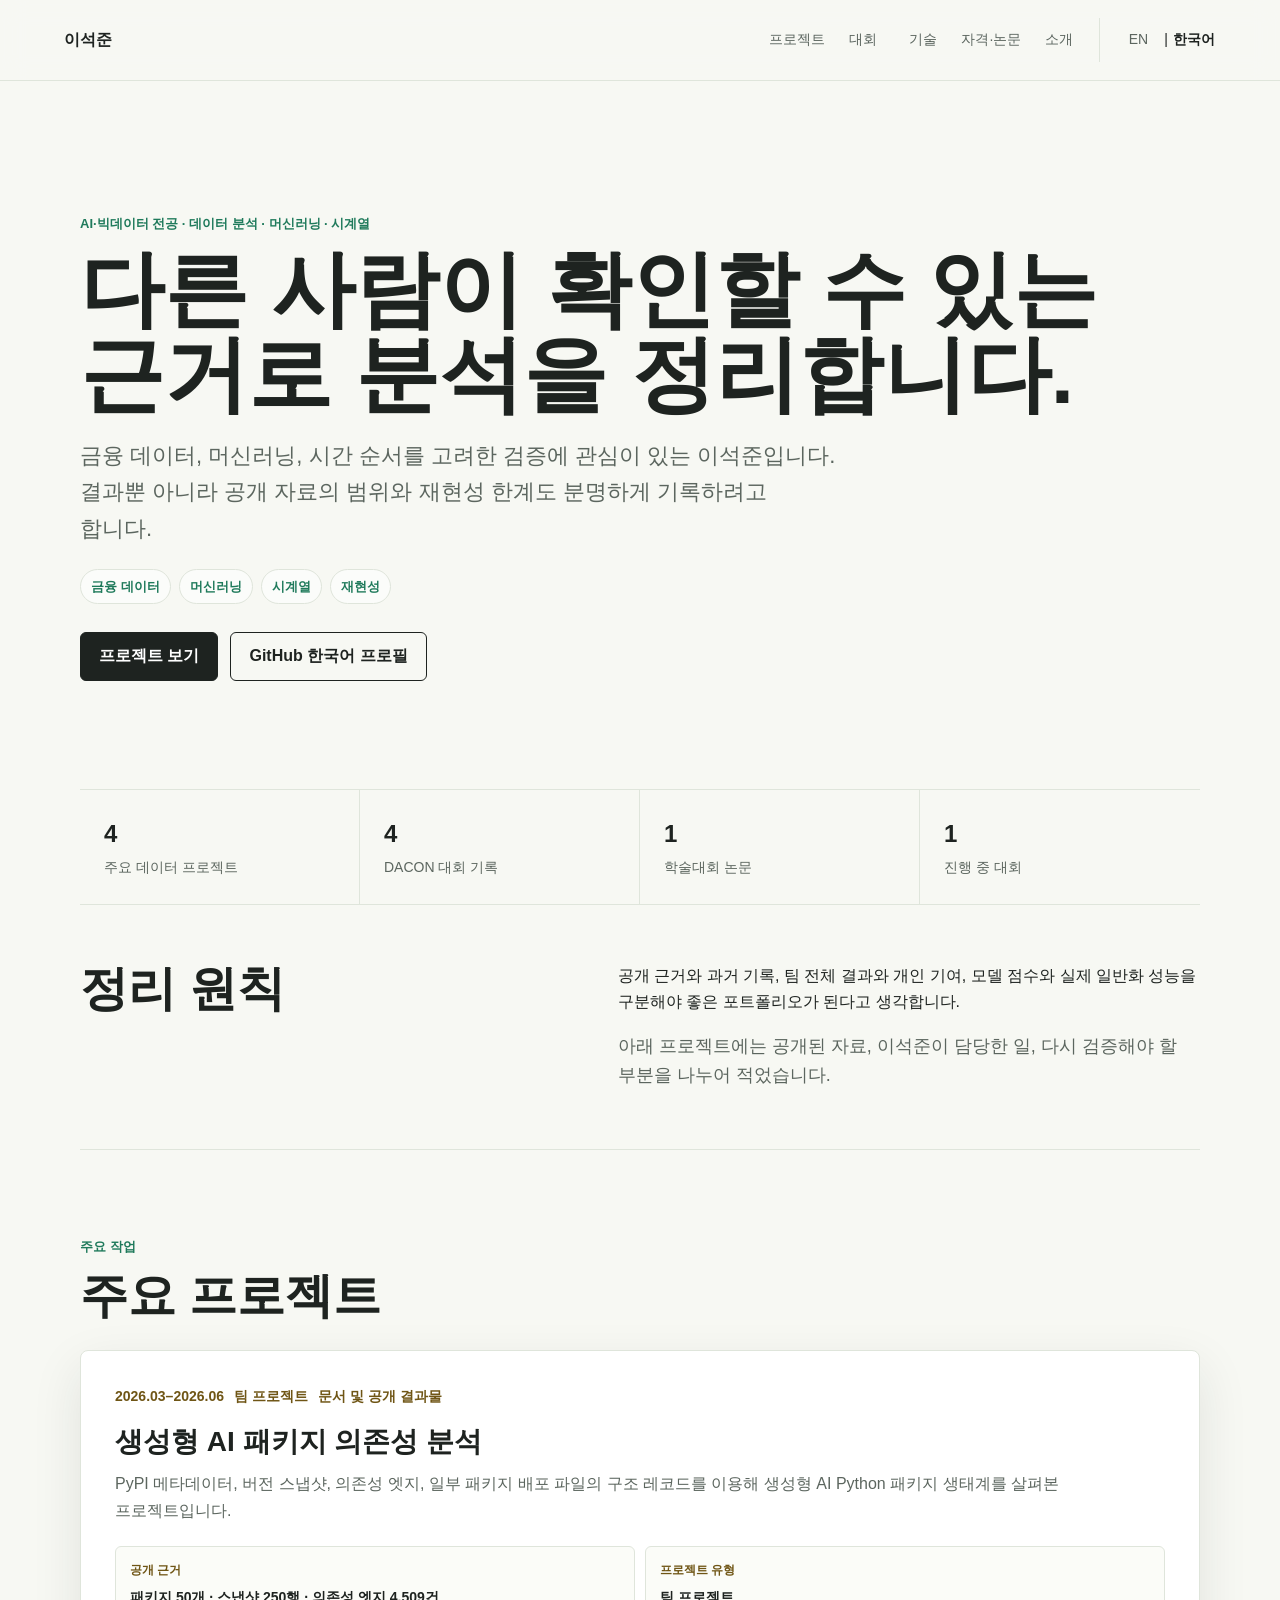
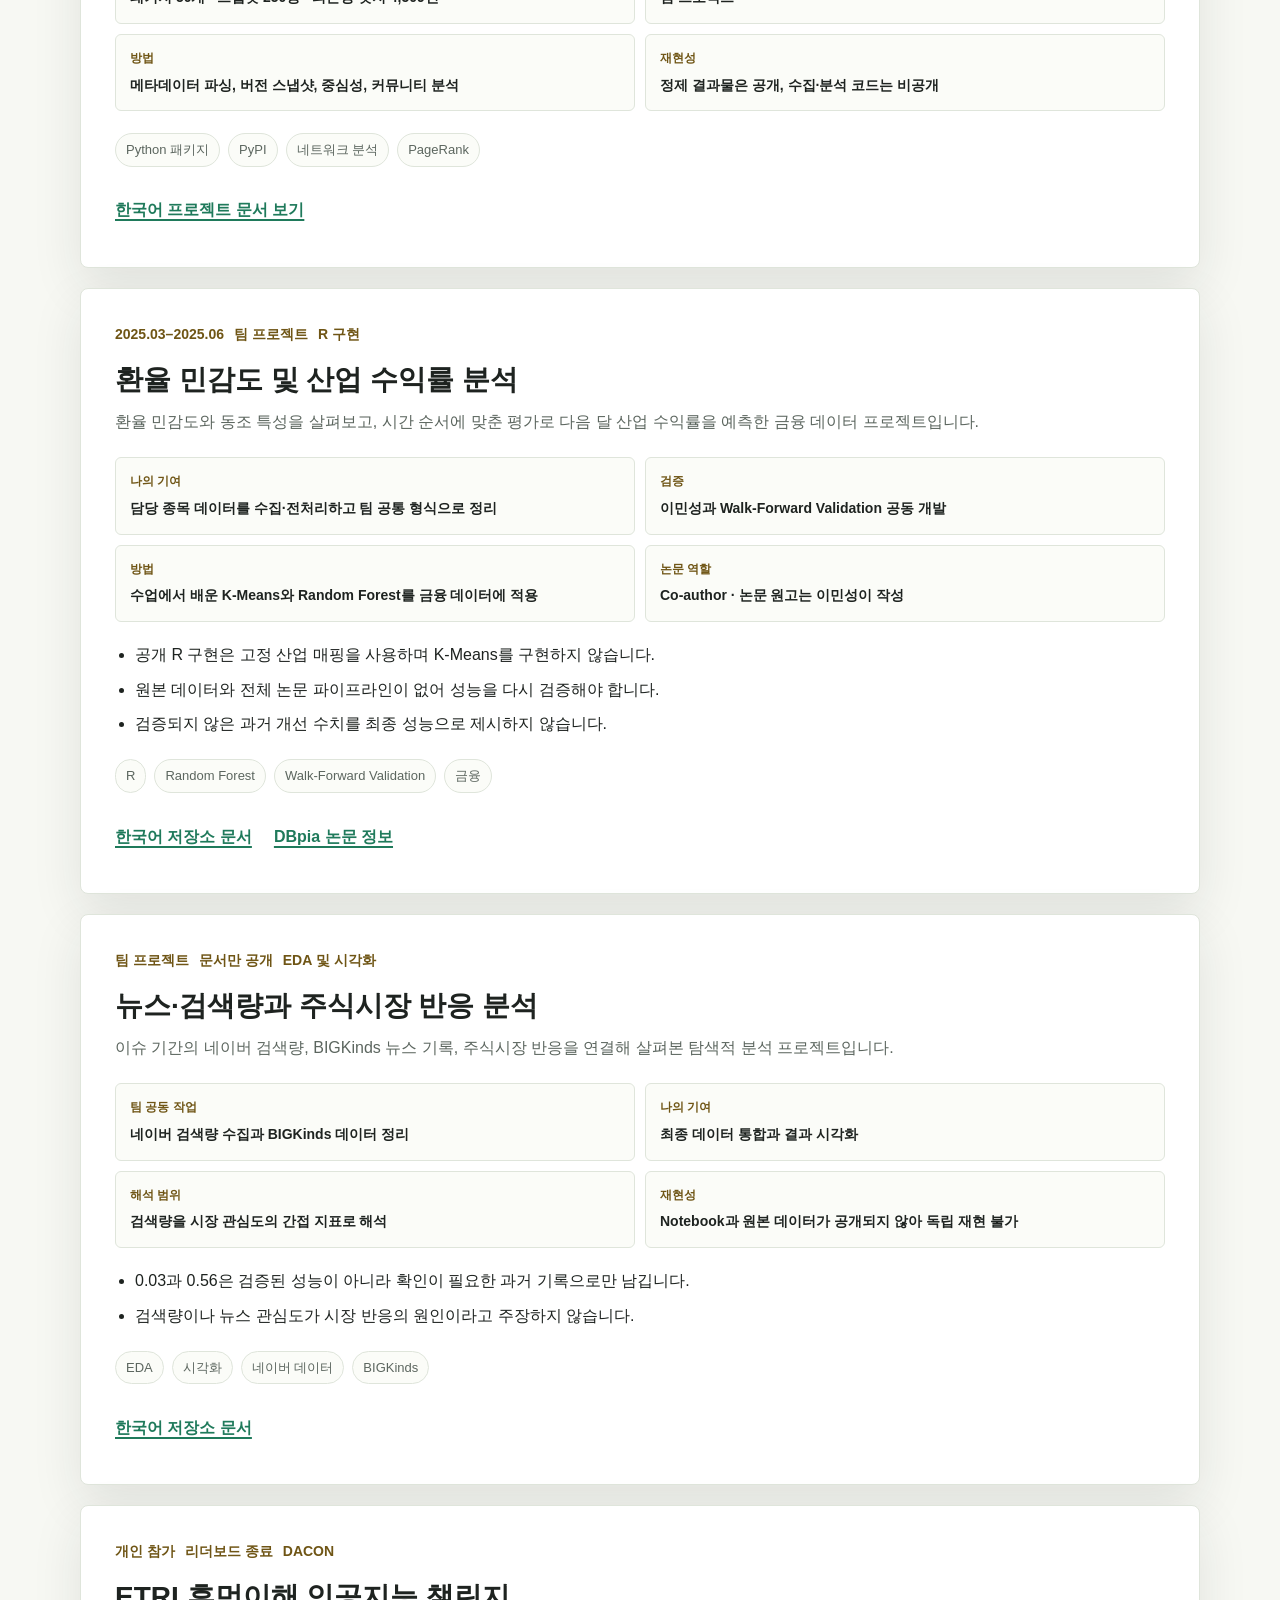
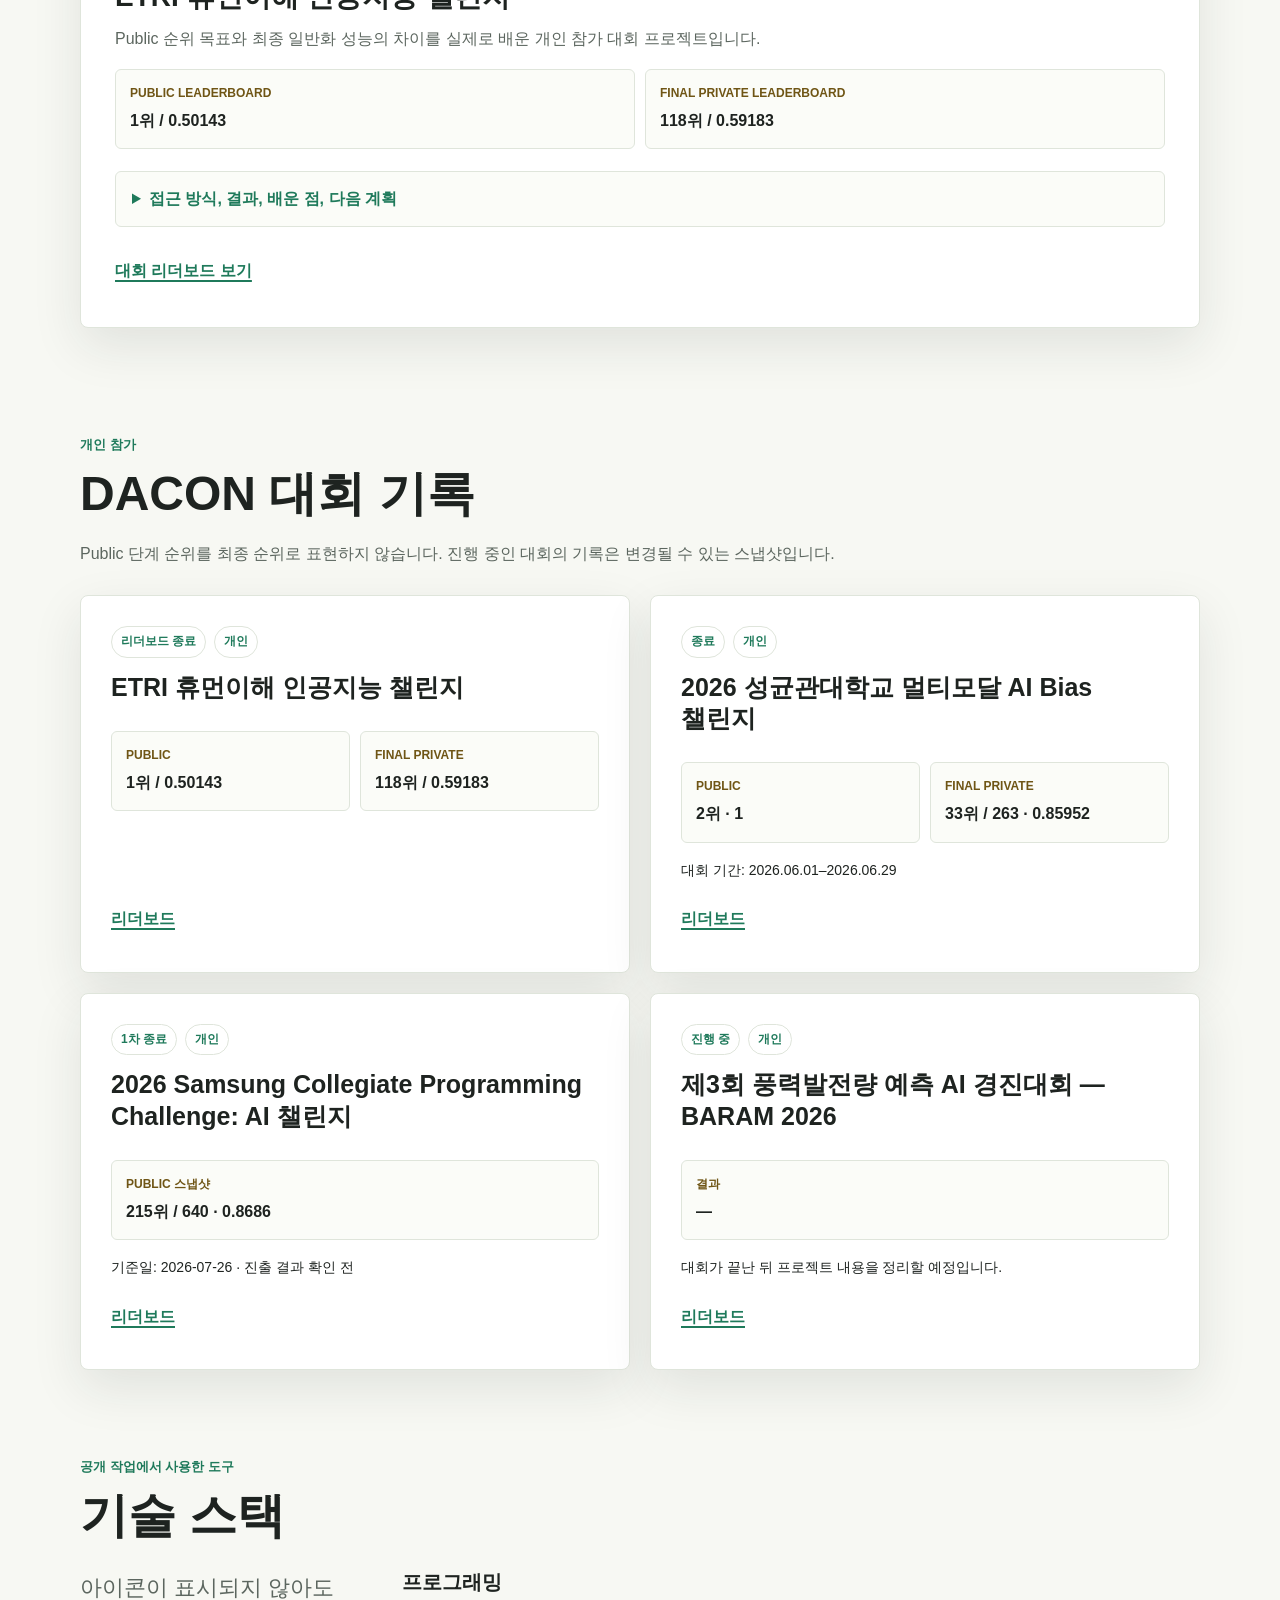
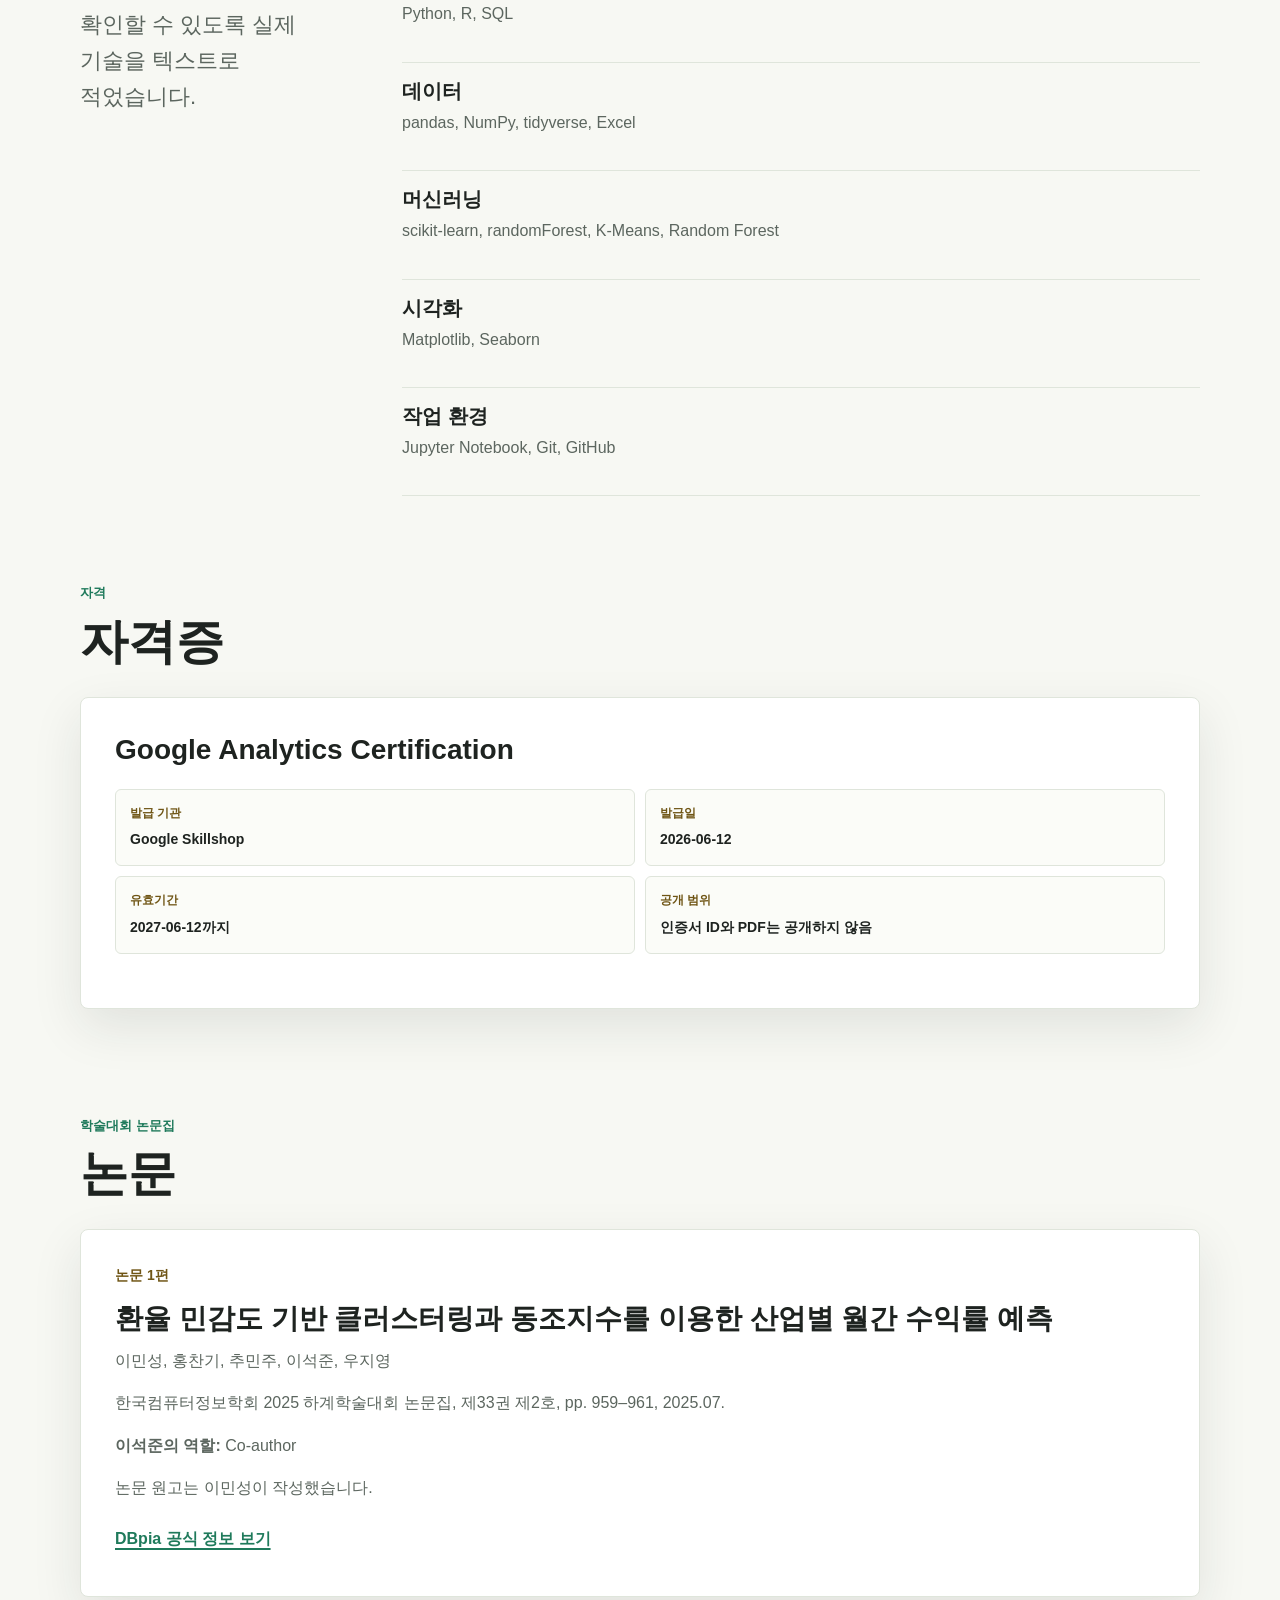
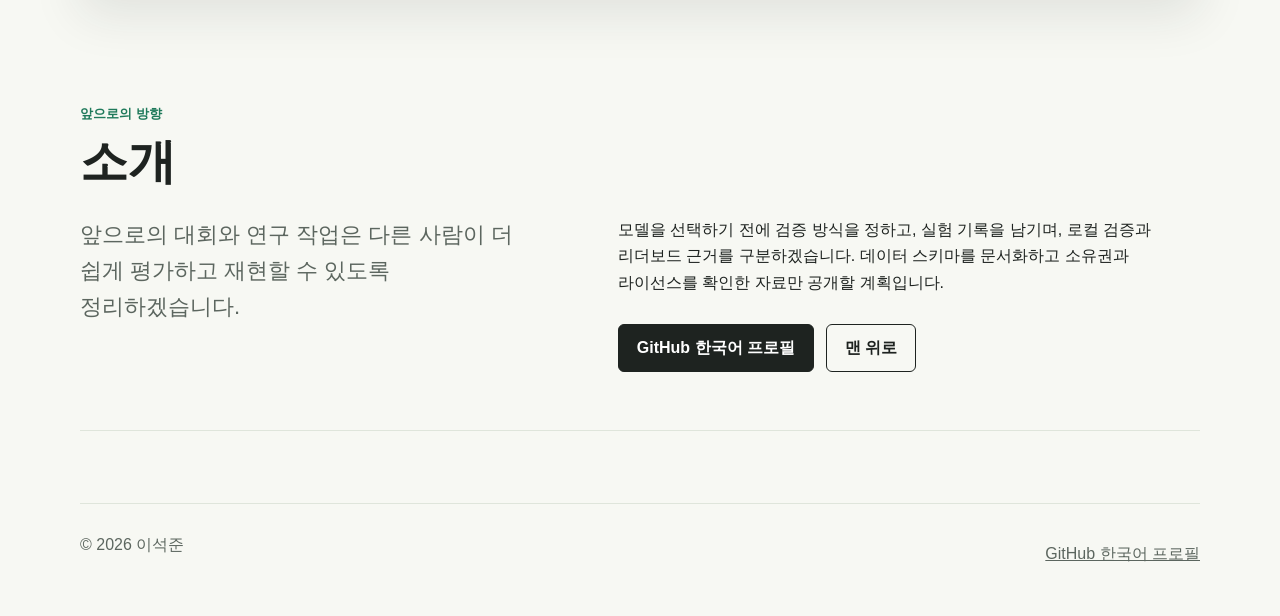
==== ko/index.html @ 4d1c82a4 "feat: add English and Korean portfolio versions" ====
<!doctype html>
<html lang="ko">
  <head>
    <meta charset="utf-8">
    <meta name="viewport" content="width=device-width, initial-scale=1">
    <meta name="description" content="이석준의 데이터 분석·머신러닝·시계열 프로젝트, DACON 대회 기록, 논문을 정리한 포트폴리오입니다.">
    <title>이석준 | AI &amp; 빅데이터 포트폴리오</title>
    <link rel="canonical" href="https://jun5007.github.io/ko/">
    <link rel="alternate" hreflang="en" href="https://jun5007.github.io/">
    <link rel="alternate" hreflang="ko" href="https://jun5007.github.io/ko/">
    <link rel="alternate" hreflang="x-default" href="https://jun5007.github.io/">
    <link rel="stylesheet" href="../styles.css">
    <script src="../language.js" defer></script>
  </head>
  <body>
    <a class="skip-link" href="#content">본문으로 바로가기</a>

    <header class="site-header">
      <a class="brand" href="#top" aria-label="이석준 포트폴리오 홈">이석준</a>
      <div class="header-actions">
        <nav class="primary-nav" aria-label="주요 메뉴">
          <a href="#projects">프로젝트</a>
          <a href="#competitions">대회</a>
          <a href="#skills">기술</a>
          <a href="#credentials">자격·논문</a>
          <a href="#about">소개</a>
        </nav>
        <nav class="language-switcher" aria-label="언어">
          <a href="../" data-language-link lang="en">EN</a>
          <span aria-hidden="true">|</span>
          <strong aria-current="page" lang="ko">한국어</strong>
        </nav>
      </div>
    </header>

    <main id="content">
      <section class="intro" id="top" aria-labelledby="intro-title">
        <div>
          <p class="eyebrow">AI·빅데이터 전공 · 데이터 분석 · 머신러닝 · 시계열</p>
          <h1 id="intro-title">다른 사람이 확인할 수 있는 근거로 분석을 정리합니다.</h1>
          <p class="lead">
            금융 데이터, 머신러닝, 시간 순서를 고려한 검증에 관심이 있는 이석준입니다.
            결과뿐 아니라 공개 자료의 범위와 재현성 한계도 분명하게 기록하려고 합니다.
          </p>
          <div class="focus-list" aria-label="관심 분야">
            <span>금융 데이터</span>
            <span>머신러닝</span>
            <span>시계열</span>
            <span>재현성</span>
          </div>
          <div class="actions">
            <a class="button primary" href="#projects">프로젝트 보기</a>
            <a class="button secondary" href="https://github.com/jun5007/jun5007/blob/main/README.ko.md">GitHub 한국어 프로필</a>
          </div>
        </div>
      </section>

      <section class="summary" aria-label="포트폴리오 요약">
        <div><strong>4</strong><span>주요 데이터 프로젝트</span></div>
        <div><strong>4</strong><span>DACON 대회 기록</span></div>
        <div><strong>1</strong><span>학술대회 논문</span></div>
        <div><strong>1</strong><span>진행 중 대회</span></div>
      </section>

      <section class="section compact" aria-labelledby="strength-title">
        <div class="strength-grid">
          <h2 id="strength-title">정리 원칙</h2>
          <div>
            <p>
              공개 근거와 과거 기록, 팀 전체 결과와 개인 기여, 모델 점수와 실제 일반화 성능을
              구분해야 좋은 포트폴리오가 된다고 생각합니다.
            </p>
            <p>
              아래 프로젝트에는 공개된 자료, 이석준이 담당한 일, 다시 검증해야 할 부분을 나누어 적었습니다.
            </p>
          </div>
        </div>
      </section>

      <section class="section" id="projects" aria-labelledby="projects-title">
        <div class="section-heading">
          <p class="eyebrow">주요 작업</p>
          <h2 id="projects-title">주요 프로젝트</h2>
        </div>

        <article class="project-card">
          <div class="project-meta">
            <span>2026.03–2026.06</span>
            <span>팀 프로젝트</span>
            <span>문서 및 공개 결과물</span>
          </div>
          <h3>생성형 AI 패키지 의존성 분석</h3>
          <p>
            PyPI 메타데이터, 버전 스냅샷, 의존성 엣지, 일부 패키지 배포 파일의 구조 레코드를 이용해
            생성형 AI Python 패키지 생태계를 살펴본 프로젝트입니다.
          </p>
          <div class="project-details">
            <div>
              <span>공개 근거</span>
              <strong>패키지 50개 · 스냅샷 250행 · 의존성 엣지 4,509건</strong>
            </div>
            <div>
              <span>프로젝트 유형</span>
              <strong>팀 프로젝트</strong>
            </div>
            <div>
              <span>방법</span>
              <strong>메타데이터 파싱, 버전 스냅샷, 중심성, 커뮤니티 분석</strong>
            </div>
            <div>
              <span>재현성</span>
              <strong>정제 결과물은 공개, 수집·분석 코드는 비공개</strong>
            </div>
          </div>
          <div class="tags">
            <span>Python 패키지</span><span>PyPI</span><span>네트워크 분석</span><span>PageRank</span>
          </div>
          <div class="project-links">
            <a class="text-link" href="../projects/genai-package-dependency/README.ko.md">한국어 프로젝트 문서 보기</a>
          </div>
        </article>

        <article class="project-card">
          <div class="project-meta">
            <span>2025.03–2025.06</span>
            <span>팀 프로젝트</span>
            <span>R 구현</span>
          </div>
          <h3>환율 민감도 및 산업 수익률 분석</h3>
          <p>
            환율 민감도와 동조 특성을 살펴보고, 시간 순서에 맞춘 평가로 다음 달 산업 수익률을 예측한
            금융 데이터 프로젝트입니다.
          </p>
          <div class="project-details">
            <div>
              <span>나의 기여</span>
              <strong>담당 종목 데이터를 수집·전처리하고 팀 공통 형식으로 정리</strong>
            </div>
            <div>
              <span>검증</span>
              <strong>이민성과 Walk-Forward Validation 공동 개발</strong>
            </div>
            <div>
              <span>방법</span>
              <strong>수업에서 배운 K-Means와 Random Forest를 금융 데이터에 적용</strong>
            </div>
            <div>
              <span>논문 역할</span>
              <strong>Co-author · 논문 원고는 이민성이 작성</strong>
            </div>
          </div>
          <ul class="project-points">
            <li>공개 R 구현은 고정 산업 매핑을 사용하며 K-Means를 구현하지 않습니다.</li>
            <li>원본 데이터와 전체 논문 파이프라인이 없어 성능을 다시 검증해야 합니다.</li>
            <li>검증되지 않은 과거 개선 수치를 최종 성능으로 제시하지 않습니다.</li>
          </ul>
          <div class="tags">
            <span>R</span><span>Random Forest</span><span>Walk-Forward Validation</span><span>금융</span>
          </div>
          <div class="project-links">
            <a class="text-link" href="https://github.com/jun5007/exchange-rate-synchronization/blob/main/README.ko.md">한국어 저장소 문서</a>
            <a class="text-link" href="https://www.dbpia.co.kr/journal/articleDetail?nodeId=NODE12337990">DBpia 논문 정보</a>
          </div>
        </article>

        <article class="project-card">
          <div class="project-meta">
            <span>팀 프로젝트</span>
            <span>문서만 공개</span>
            <span>EDA 및 시각화</span>
          </div>
          <h3>뉴스·검색량과 주식시장 반응 분석</h3>
          <p>
            이슈 기간의 네이버 검색량, BIGKinds 뉴스 기록, 주식시장 반응을 연결해 살펴본 탐색적 분석 프로젝트입니다.
          </p>
          <div class="project-details">
            <div>
              <span>팀 공동 작업</span>
              <strong>네이버 검색량 수집과 BIGKinds 데이터 정리</strong>
            </div>
            <div>
              <span>나의 기여</span>
              <strong>최종 데이터 통합과 결과 시각화</strong>
            </div>
            <div>
              <span>해석 범위</span>
              <strong>검색량을 시장 관심도의 간접 지표로 해석</strong>
            </div>
            <div>
              <span>재현성</span>
              <strong>Notebook과 원본 데이터가 공개되지 않아 독립 재현 불가</strong>
            </div>
          </div>
          <ul class="project-points">
            <li>0.03과 0.56은 검증된 성능이 아니라 확인이 필요한 과거 기록으로만 남깁니다.</li>
            <li>검색량이나 뉴스 관심도가 시장 반응의 원인이라고 주장하지 않습니다.</li>
          </ul>
          <div class="tags">
            <span>EDA</span><span>시각화</span><span>네이버 데이터</span><span>BIGKinds</span>
          </div>
          <div class="project-links">
            <a class="text-link" href="https://github.com/jun5007/issue-stock-eda/blob/main/README.ko.md">한국어 저장소 문서</a>
          </div>
        </article>

        <article class="project-card">
          <div class="project-meta">
            <span>개인 참가</span>
            <span>리더보드 종료</span>
            <span>DACON</span>
          </div>
          <h3>ETRI 휴먼이해 인공지능 챌린지</h3>
          <p>
            Public 순위 목표와 최종 일반화 성능의 차이를 실제로 배운 개인 참가 대회 프로젝트입니다.
          </p>
          <ul class="competition-results" aria-label="ETRI 결과">
            <li><span>Public Leaderboard</span><strong>1위 / 0.50143</strong></li>
            <li><span>Final Private Leaderboard</span><strong>118위 / 0.59183</strong></li>
          </ul>
          <details class="retrospective">
            <summary>접근 방식, 결과, 배운 점, 다음 계획</summary>
            <div class="retrospective-content">
              <h4>처음의 접근 방식</h4>
              <p>
                Public Leaderboard 순위가 교과목 성적에 반영되었기 때문에 초기에는 Public 점수를 높이는 것을
                우선 목표로 두었습니다. 여러 모델과 전처리 방식을 실험해 Public 1위를 기록한 뒤, Private에서도
                일반화되도록 모델과 검증 방식을 조정했습니다. 이 과정에서 Public 순위가 3위와 5위로 내려가기도
                했지만 최종 제출 모델은 다시 Public 1위를 기록했습니다.
              </p>
              <h4>잘된 점과 아쉬웠던 점</h4>
              <p>
                Public 결과로 수업 평가와 초기 목표 측면에서는 좋은 결과를 얻었습니다. 그러나 Final Private
                118위는 Public 성능이 전체 테스트 데이터에 그대로 일반화되지 않았음을 보여주었습니다. 남아 있는
                자료만으로 원인을 하나로 단정할 수는 없습니다. Public 점수를 반복해서 확인한 선택 과정이 해당
                구간에 간접적으로 맞춰졌을 가능성과 로컬 검증이 Private 데이터 특성을 충분히 반영하지 못했을
                가능성을 돌아보게 되었습니다.
              </p>
              <h4>배운 점</h4>
              <p>
                Public 순위와 일반화 성능은 서로 다른 기준이며, 리더보드 변화에 따라 계속 모델을 바꾸기보다
                사전에 정한 로컬 검증 방식과 실험 기록으로 모델을 선택해야 한다는 점을 배웠습니다.
              </p>
              <h4>다음 대회에서 바꿀 점</h4>
              <p>
                앞으로는 모델·Fold·Random Seed별 Local Validation, Public과 로컬 점수 차이, 모델과 Feature
                변경 내역, 제출별 선택 이유, 예측 확률 분포와 Calibration, 최종 모델 선택 기준을 체계적으로
                기록하겠습니다.
              </p>
            </div>
          </details>
          <div class="project-links">
            <a class="text-link" href="https://www.dacon.io/competitions/official/236690/leaderboard">대회 리더보드 보기</a>
          </div>
        </article>
      </section>

      <section class="section" id="competitions" aria-labelledby="competitions-title">
        <div class="section-heading">
          <p class="eyebrow">개인 참가</p>
          <h2 id="competitions-title">DACON 대회 기록</h2>
        </div>
        <p class="section-note">
          Public 단계 순위를 최종 순위로 표현하지 않습니다. 진행 중인 대회의 기록은 변경될 수 있는 스냅샷입니다.
        </p>
        <div class="competition-grid">
          <article class="competition-card">
            <div class="competition-meta"><span>리더보드 종료</span><span>개인</span></div>
            <h3>ETRI 휴먼이해 인공지능 챌린지</h3>
            <ul class="competition-results">
              <li><span>Public</span><strong>1위 / 0.50143</strong></li>
              <li><span>Final Private</span><strong>118위 / 0.59183</strong></li>
            </ul>
            <div class="project-links">
              <a class="text-link" href="https://www.dacon.io/competitions/official/236690/leaderboard">리더보드</a>
            </div>
          </article>

          <article class="competition-card">
            <div class="competition-meta"><span>종료</span><span>개인</span></div>
            <h3>2026 성균관대학교 멀티모달 AI Bias 챌린지</h3>
            <ul class="competition-results">
              <li><span>Public</span><strong>2위 · 1</strong></li>
              <li><span>Final Private</span><strong>33위 / 263 · 0.85952</strong></li>
            </ul>
            <p class="result-source">대회 기간: 2026.06.01–2026.06.29</p>
            <div class="project-links">
              <a class="text-link" href="https://www.dacon.io/competitions/official/236722/leaderboard">리더보드</a>
            </div>
          </article>

          <article class="competition-card">
            <div class="competition-meta"><span>1차 종료</span><span>개인</span></div>
            <h3>2026 Samsung Collegiate Programming Challenge: AI 챌린지</h3>
            <ul class="competition-results single-result">
              <li><span>Public 스냅샷</span><strong>215위 / 640 · 0.8686</strong></li>
            </ul>
            <p class="result-source">기준일: 2026-07-26 · 진출 결과 확인 전</p>
            <div class="project-links">
              <a class="text-link" href="https://www.dacon.io/competitions/official/236730/leaderboard">리더보드</a>
            </div>
          </article>

          <article class="competition-card">
            <div class="competition-meta"><span>진행 중</span><span>개인</span></div>
            <h3>제3회 풍력발전량 예측 AI 경진대회 — BARAM 2026</h3>
            <ul class="competition-results single-result">
              <li><span>결과</span><strong>—</strong></li>
            </ul>
            <p class="result-source">대회가 끝난 뒤 프로젝트 내용을 정리할 예정입니다.</p>
            <div class="project-links">
              <a class="text-link" href="https://www.dacon.io/competitions/official/236727/leaderboard">리더보드</a>
            </div>
          </article>
        </div>
      </section>

      <section class="section" id="skills" aria-labelledby="skills-title">
        <div class="section-heading">
          <p class="eyebrow">공개 작업에서 사용한 도구</p>
          <h2 id="skills-title">기술 스택</h2>
        </div>
        <div class="two-column">
          <p class="lead">아이콘이 표시되지 않아도 확인할 수 있도록 실제 기술을 텍스트로 적었습니다.</p>
          <div class="skill-groups">
            <div><h3>프로그래밍</h3><p>Python, R, SQL</p></div>
            <div><h3>데이터</h3><p>pandas, NumPy, tidyverse, Excel</p></div>
            <div><h3>머신러닝</h3><p>scikit-learn, randomForest, K-Means, Random Forest</p></div>
            <div><h3>시각화</h3><p>Matplotlib, Seaborn</p></div>
            <div><h3>작업 환경</h3><p>Jupyter Notebook, Git, GitHub</p></div>
          </div>
        </div>
      </section>

      <section class="section" id="credentials" aria-labelledby="credentials-title">
        <div class="section-heading">
          <p class="eyebrow">자격</p>
          <h2 id="credentials-title">자격증</h2>
        </div>
        <article class="project-card credential-card">
          <h3>Google Analytics Certification</h3>
          <div class="project-details">
            <div><span>발급 기관</span><strong>Google Skillshop</strong></div>
            <div><span>발급일</span><strong>2026-06-12</strong></div>
            <div><span>유효기간</span><strong>2027-06-12까지</strong></div>
            <div><span>공개 범위</span><strong>인증서 ID와 PDF는 공개하지 않음</strong></div>
          </div>
        </article>
      </section>

      <section class="section" id="publication" aria-labelledby="publication-title">
        <div class="section-heading">
          <p class="eyebrow">학술대회 논문집</p>
          <h2 id="publication-title">논문</h2>
        </div>
        <article class="project-card publication-card">
          <p class="publication-count">논문 1편</p>
          <h3>환율 민감도 기반 클러스터링과 동조지수를 이용한 산업별 월간 수익률 예측</h3>
          <p>이민성, 홍찬기, 추민주, 이석준, 우지영</p>
          <p>한국컴퓨터정보학회 2025 하계학술대회 논문집, 제33권 제2호, pp. 959–961, 2025.07.</p>
          <p><strong>이석준의 역할:</strong> Co-author</p>
          <p>논문 원고는 이민성이 작성했습니다.</p>
          <a class="text-link" href="https://www.dbpia.co.kr/journal/articleDetail?nodeId=NODE12337990">DBpia 공식 정보 보기</a>
        </article>
      </section>

      <section class="section" id="about" aria-labelledby="about-title">
        <div class="section-heading">
          <p class="eyebrow">앞으로의 방향</p>
          <h2 id="about-title">소개</h2>
        </div>
        <div class="strength-grid">
          <p class="lead">앞으로의 대회와 연구 작업은 다른 사람이 더 쉽게 평가하고 재현할 수 있도록 정리하겠습니다.</p>
          <div>
            <p>
              모델을 선택하기 전에 검증 방식을 정하고, 실험 기록을 남기며, 로컬 검증과 리더보드 근거를
              구분하겠습니다. 데이터 스키마를 문서화하고 소유권과 라이선스를 확인한 자료만 공개할 계획입니다.
            </p>
            <div class="actions">
              <a class="button primary" href="https://github.com/jun5007/jun5007/blob/main/README.ko.md">GitHub 한국어 프로필</a>
              <a class="button secondary" href="#top">맨 위로</a>
            </div>
          </div>
        </div>
      </section>
    </main>

    <footer>
      <span>© 2026 이석준</span>
      <a href="https://github.com/jun5007/jun5007/blob/main/README.ko.md">GitHub 한국어 프로필</a>
    </footer>
  </body>
</html>
---- styles.css ----
:root {
  color-scheme: light;
  --bg: #f7f8f3;
  --surface: #ffffff;
  --ink: #1e2320;
  --muted: #5c665f;
  --line: #dfe5db;
  --green: #1f7a5b;
  --coral: #c95f45;
  --gold: #6f5515;
  --shadow: 0 18px 50px rgba(31, 43, 35, 0.1);
}

* {
  box-sizing: border-box;
}

html {
  scroll-behavior: smooth;
}

body {
  margin: 0;
  background: var(--bg);
  color: var(--ink);
  font-family: Arial, "Malgun Gothic", sans-serif;
  line-height: 1.65;
}

html[lang="ko"] body {
  word-break: keep-all;
}

a {
  color: inherit;
  overflow-wrap: anywhere;
}

.skip-link {
  position: fixed;
  top: 12px;
  left: 12px;
  z-index: 100;
  padding: 10px 14px;
  border-radius: 6px;
  background: var(--ink);
  color: #fff;
  font-weight: 700;
  text-decoration: none;
  transform: translateY(-160%);
  transition: transform 160ms ease;
}

.skip-link:focus {
  transform: translateY(0);
}

a:focus-visible {
  outline: 3px solid var(--coral);
  outline-offset: 3px;
}

.site-header {
  position: sticky;
  top: 0;
  z-index: 10;
  display: flex;
  align-items: center;
  justify-content: space-between;
  gap: 24px;
  padding: 18px clamp(20px, 5vw, 72px);
  background: rgba(247, 248, 243, 0.92);
  border-bottom: 1px solid var(--line);
  backdrop-filter: blur(12px);
}

.brand {
  font-weight: 800;
  text-decoration: none;
}

.header-actions {
  display: flex;
  align-items: center;
  justify-content: flex-end;
  gap: 18px;
}

.primary-nav,
.language-switcher {
  display: flex;
  flex-wrap: wrap;
  justify-content: flex-end;
  gap: 16px;
  font-size: 14px;
}

.primary-nav a,
.language-switcher a,
.language-switcher strong {
  display: inline-flex;
  align-items: center;
  justify-content: center;
  min-width: 44px;
  min-height: 44px;
  color: var(--muted);
  text-decoration: none;
}

.language-switcher {
  flex-wrap: nowrap;
  align-items: center;
  gap: 4px;
  padding-left: 16px;
  border-left: 1px solid var(--line);
}

.language-switcher [aria-current="page"] {
  color: var(--ink);
  font-weight: 800;
}

main {
  width: min(1120px, calc(100% - 40px));
  margin: 0 auto;
}

section[id],
#competition {
  scroll-margin-top: 110px;
}

.intro {
  display: grid;
  grid-template-columns: minmax(0, 1fr);
  gap: clamp(28px, 7vw, 96px);
  align-items: center;
  min-height: calc(88vh - 84px);
  padding: 68px 0 44px;
}

.eyebrow {
  margin: 0 0 12px;
  color: var(--green);
  font-size: 13px;
  font-weight: 800;
  letter-spacing: 0;
  text-transform: uppercase;
}

h1,
h2,
h3,
h4,
p {
  margin-top: 0;
}

h1 {
  margin-bottom: 20px;
  font-size: clamp(46px, 8vw, 84px);
  line-height: 1.02;
}

h2 {
  margin-bottom: 0;
  font-size: clamp(30px, 5vw, 48px);
  line-height: 1.1;
}

h3 {
  margin-bottom: 12px;
  font-size: clamp(20px, 3vw, 28px);
  line-height: 1.25;
}

h4 {
  margin-bottom: 6px;
  font-size: 18px;
}

.lead {
  max-width: 760px;
  color: var(--muted);
  font-size: clamp(18px, 2.5vw, 22px);
}

.focus-list {
  display: flex;
  flex-wrap: wrap;
  gap: 8px;
  margin-top: 22px;
}

.focus-list span {
  padding: 6px 10px;
  border: 1px solid var(--line);
  border-radius: 999px;
  background: rgba(255, 255, 255, 0.58);
  color: var(--green);
  font-size: 13px;
  font-weight: 800;
}

.actions {
  display: flex;
  flex-wrap: wrap;
  gap: 12px;
  margin-top: 28px;
}

.button {
  display: inline-flex;
  align-items: center;
  justify-content: center;
  min-height: 44px;
  padding: 10px 18px;
  border: 1px solid var(--ink);
  border-radius: 6px;
  font-weight: 700;
  text-decoration: none;
}

.button.primary {
  background: var(--ink);
  color: #fff;
}

.button.secondary {
  background: transparent;
}

.profile-media {
  justify-self: center;
  width: min(220px, 58vw);
  aspect-ratio: 1;
  border: 1px solid var(--line);
  border-radius: 50%;
  background: linear-gradient(135deg, #f1f4e8, #ffffff);
  box-shadow: var(--shadow);
  overflow: hidden;
}

.profile-media img {
  width: 100%;
  height: 100%;
  display: block;
  object-fit: cover;
}

.summary {
  display: grid;
  grid-template-columns: repeat(4, 1fr);
  border-top: 1px solid var(--line);
  border-bottom: 1px solid var(--line);
}

.summary div {
  padding: 24px;
  border-right: 1px solid var(--line);
}

.summary div:last-child {
  border-right: 0;
}

.summary strong {
  display: block;
  font-size: 24px;
}

.summary span {
  color: var(--muted);
  font-size: 14px;
}

.competition-summary span {
  display: block;
}

.section {
  padding: 86px 0 0;
}

.section.compact {
  padding-top: 58px;
}

.section-heading {
  margin-bottom: 28px;
}

.strength-grid {
  display: grid;
  grid-template-columns: minmax(240px, 0.8fr) minmax(0, 1fr);
  gap: clamp(24px, 6vw, 72px);
  align-items: start;
  padding-bottom: 58px;
  border-bottom: 1px solid var(--line);
}

.strength-grid p:last-child {
  margin: 0;
  color: var(--muted);
  font-size: 18px;
}

.project-card {
  margin-bottom: 20px;
  padding: clamp(22px, 4vw, 34px);
  background: var(--surface);
  border: 1px solid var(--line);
  border-radius: 8px;
  box-shadow: var(--shadow);
}

.project-meta {
  display: flex;
  flex-wrap: wrap;
  gap: 10px;
  margin-bottom: 16px;
  color: var(--gold);
  font-size: 14px;
  font-weight: 800;
}

.project-card p {
  color: var(--muted);
}

.project-details {
  display: grid;
  grid-template-columns: repeat(2, minmax(0, 1fr));
  gap: 10px;
  margin: 22px 0 20px;
}

.project-details div {
  padding: 14px;
  border: 1px solid var(--line);
  border-radius: 6px;
  background: #fbfcf8;
}

.project-details span {
  display: block;
  margin-bottom: 6px;
  color: var(--gold);
  font-size: 12px;
  font-weight: 800;
  text-transform: uppercase;
}

.project-details strong {
  display: block;
  font-size: 14px;
  line-height: 1.55;
  overflow-wrap: anywhere;
}

.project-points {
  margin: 18px 0;
  padding-left: 20px;
}

.project-points li {
  margin: 8px 0;
}

.tags {
  display: flex;
  flex-wrap: wrap;
  gap: 8px;
  margin: 22px 0;
}

.tags span {
  padding: 5px 10px;
  border: 1px solid var(--line);
  border-radius: 999px;
  color: var(--muted);
  font-size: 13px;
  background: #fbfcf8;
}

.text-link {
  display: inline-flex;
  align-items: center;
  min-height: 44px;
  color: var(--green);
  font-weight: 800;
  text-decoration-thickness: 2px;
  text-underline-offset: 4px;
}

.section-note {
  max-width: 760px;
  margin: -8px 0 28px;
  color: var(--muted);
}

.retrospective {
  margin: 22px 0;
  border: 1px solid var(--line);
  border-radius: 6px;
  background: #fbfcf8;
}

.retrospective summary {
  padding: 14px 16px;
  color: var(--green);
  cursor: pointer;
  font-weight: 800;
}

.retrospective-content {
  padding: 2px 18px 18px;
}

.retrospective-content p {
  margin-bottom: 18px;
}

.retrospective-content p:last-child {
  margin-bottom: 0;
}

.publication-count {
  color: var(--gold) !important;
  font-size: 14px;
  font-weight: 800;
  text-transform: uppercase;
}

.project-links {
  display: flex;
  flex-wrap: wrap;
  gap: 12px 22px;
}

.two-column {
  display: grid;
  grid-template-columns: 280px minmax(0, 1fr);
  gap: 42px;
}

.skill-groups {
  display: grid;
  gap: 16px;
}

.skill-groups div {
  padding-bottom: 18px;
  border-bottom: 1px solid var(--line);
}

.skill-groups h3 {
  margin-bottom: 6px;
  font-size: 20px;
}

.skill-groups p {
  color: var(--muted);
}

.competition-results {
  display: grid;
  grid-template-columns: repeat(2, minmax(0, 1fr));
  gap: 10px;
  margin: 16px 0;
  padding: 0;
  list-style: none;
}

.competition-results li {
  padding: 14px;
  border: 1px solid var(--line);
  border-radius: 6px;
  background: #fbfcf8;
}

.competition-results span,
.competition-results strong {
  display: block;
}

.competition-results span {
  margin-bottom: 4px;
  color: var(--gold);
  font-size: 12px;
  font-weight: 800;
  text-transform: uppercase;
}

.competition-results strong {
  font-size: 16px;
}

.competition-grid {
  display: grid;
  grid-template-columns: repeat(2, minmax(0, 1fr));
  gap: 20px;
}

.competition-card {
  display: flex;
  flex-direction: column;
  padding: clamp(22px, 4vw, 30px);
  border: 1px solid var(--line);
  border-radius: 8px;
  background: var(--surface);
  box-shadow: var(--shadow);
}

.competition-card h3 {
  font-size: clamp(20px, 2.4vw, 25px);
}

.competition-meta {
  display: flex;
  flex-wrap: wrap;
  gap: 8px;
  margin-bottom: 14px;
}

.competition-meta span {
  padding: 5px 9px;
  border: 1px solid var(--line);
  border-radius: 999px;
  color: var(--green);
  font-size: 12px;
  font-weight: 800;
}

.competition-role {
  color: var(--muted);
}

.competition-card .project-links {
  margin-top: auto;
  padding-top: 16px;
}

.competition-results.single-result {
  grid-template-columns: 1fr;
}

.result-source {
  margin-bottom: 0;
  font-size: 14px;
}

footer {
  width: min(1120px, calc(100% - 40px));
  margin: 72px auto 0;
  padding: 28px 0 40px;
  display: flex;
  justify-content: space-between;
  gap: 16px;
  color: var(--muted);
  border-top: 1px solid var(--line);
}

footer a {
  display: inline-flex;
  align-items: center;
  min-height: 44px;
}

@media (max-width: 760px) {
  section[id],
  #competition {
    scroll-margin-top: 156px;
  }

  .site-header {
    align-items: flex-start;
    flex-direction: column;
    gap: 6px;
  }

  .header-actions {
    width: 100%;
    flex-wrap: wrap;
    justify-content: space-between;
    gap: 2px 12px;
  }

  .primary-nav {
    justify-content: flex-start;
    gap: 4px 14px;
  }

  .language-switcher {
    margin-left: auto;
    padding-left: 10px;
  }

  .intro {
    grid-template-columns: 1fr;
    min-height: auto;
    padding-top: 54px;
  }

  .profile-media {
    justify-self: start;
    width: 160px;
  }

  .summary,
  .strength-grid,
  .project-details,
  .two-column,
  .competition-grid,
  .competition-results {
    grid-template-columns: 1fr;
  }

  .summary div {
    border-right: 0;
    border-bottom: 1px solid var(--line);
  }

  .summary div:last-child {
    border-bottom: 0;
  }

  footer {
    flex-direction: column;
  }
}

@media (max-width: 480px) {
  section[id],
  #competition {
    scroll-margin-top: 230px;
  }

  .site-header {
    gap: 6px;
    padding: 12px 20px;
  }

  .header-actions {
    align-items: flex-start;
    flex-direction: column;
  }

  .language-switcher {
    margin-left: 0;
    padding-left: 0;
    border-left: 0;
  }

  .primary-nav a,
  .language-switcher a,
  .language-switcher strong {
    min-height: 40px;
  }

  main,
  footer {
    width: min(100% - 32px, 1120px);
  }

  .intro {
    padding-top: 40px;
  }

  .summary div {
    padding: 20px;
  }

  .section {
    padding-top: 68px;
  }
}

@media (prefers-reduced-motion: reduce) {
  html {
    scroll-behavior: auto;
  }

  .skip-link {
    transition: none;
  }
}
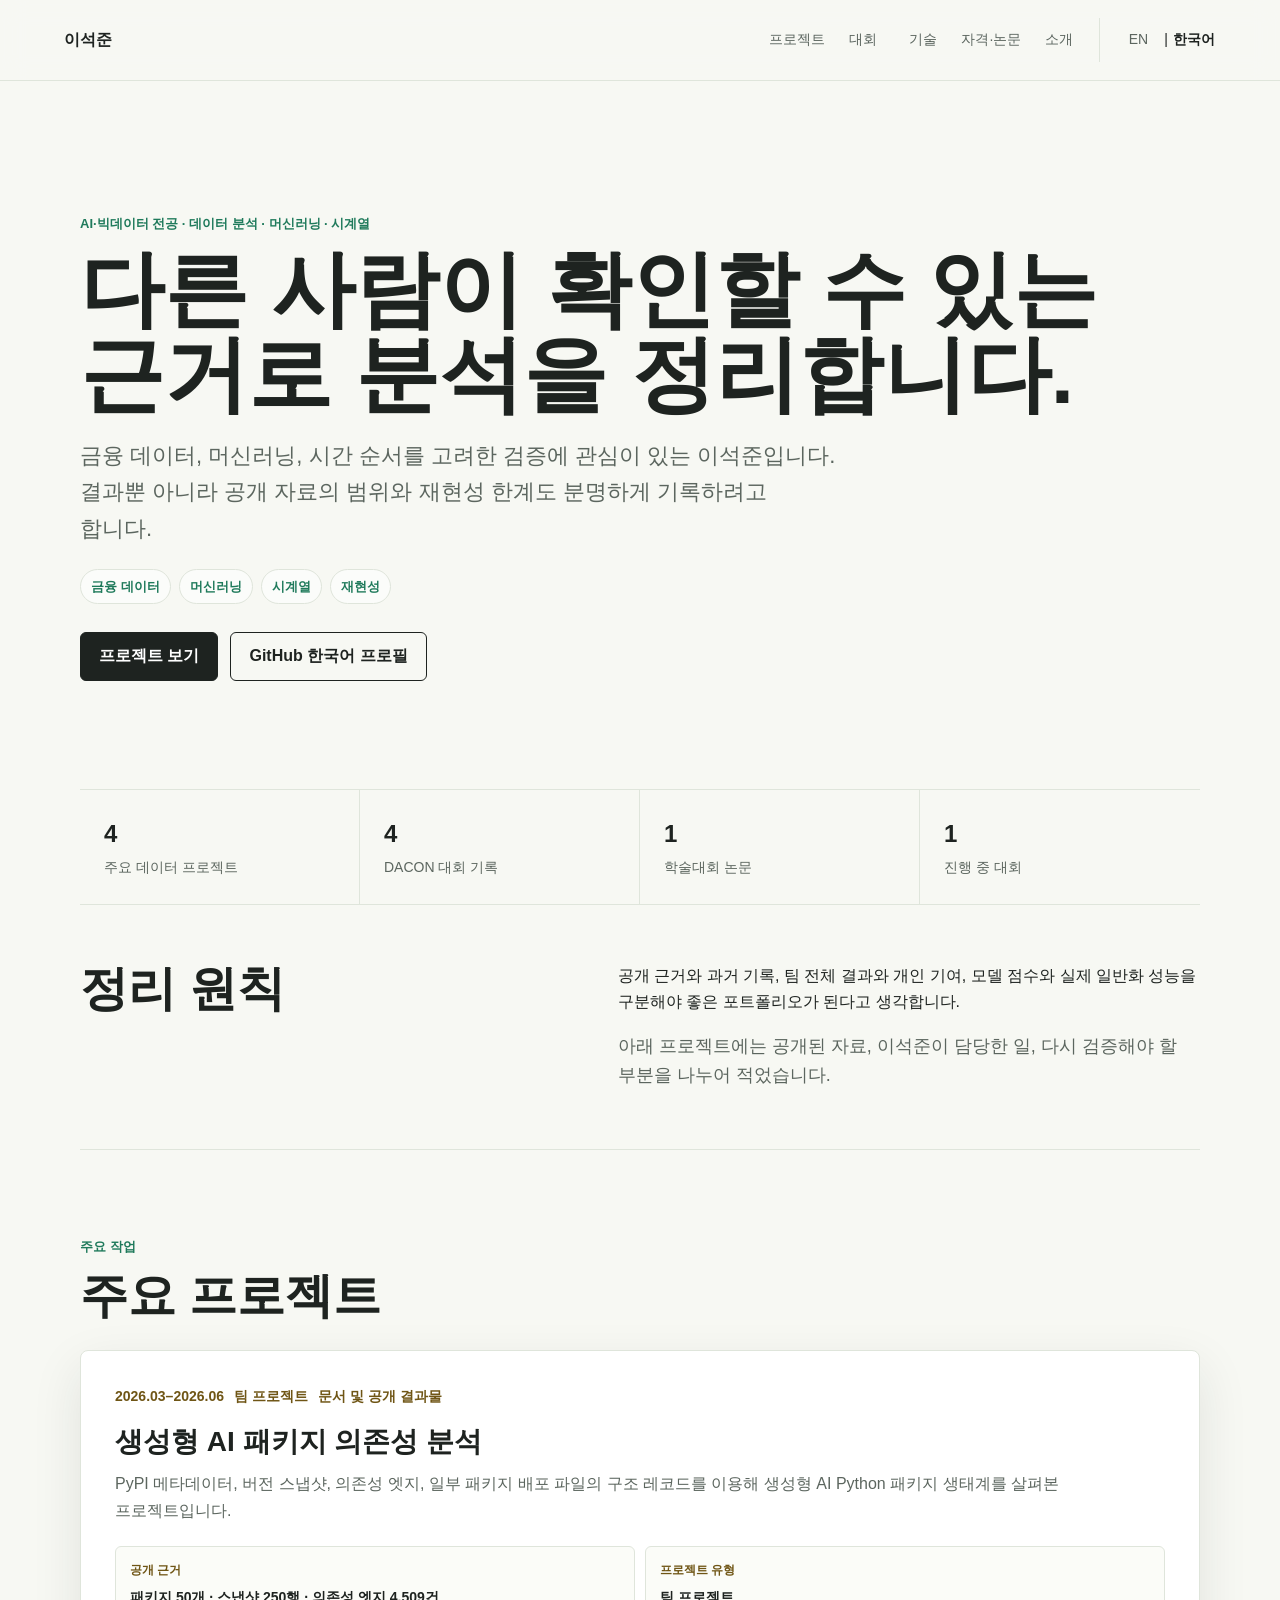
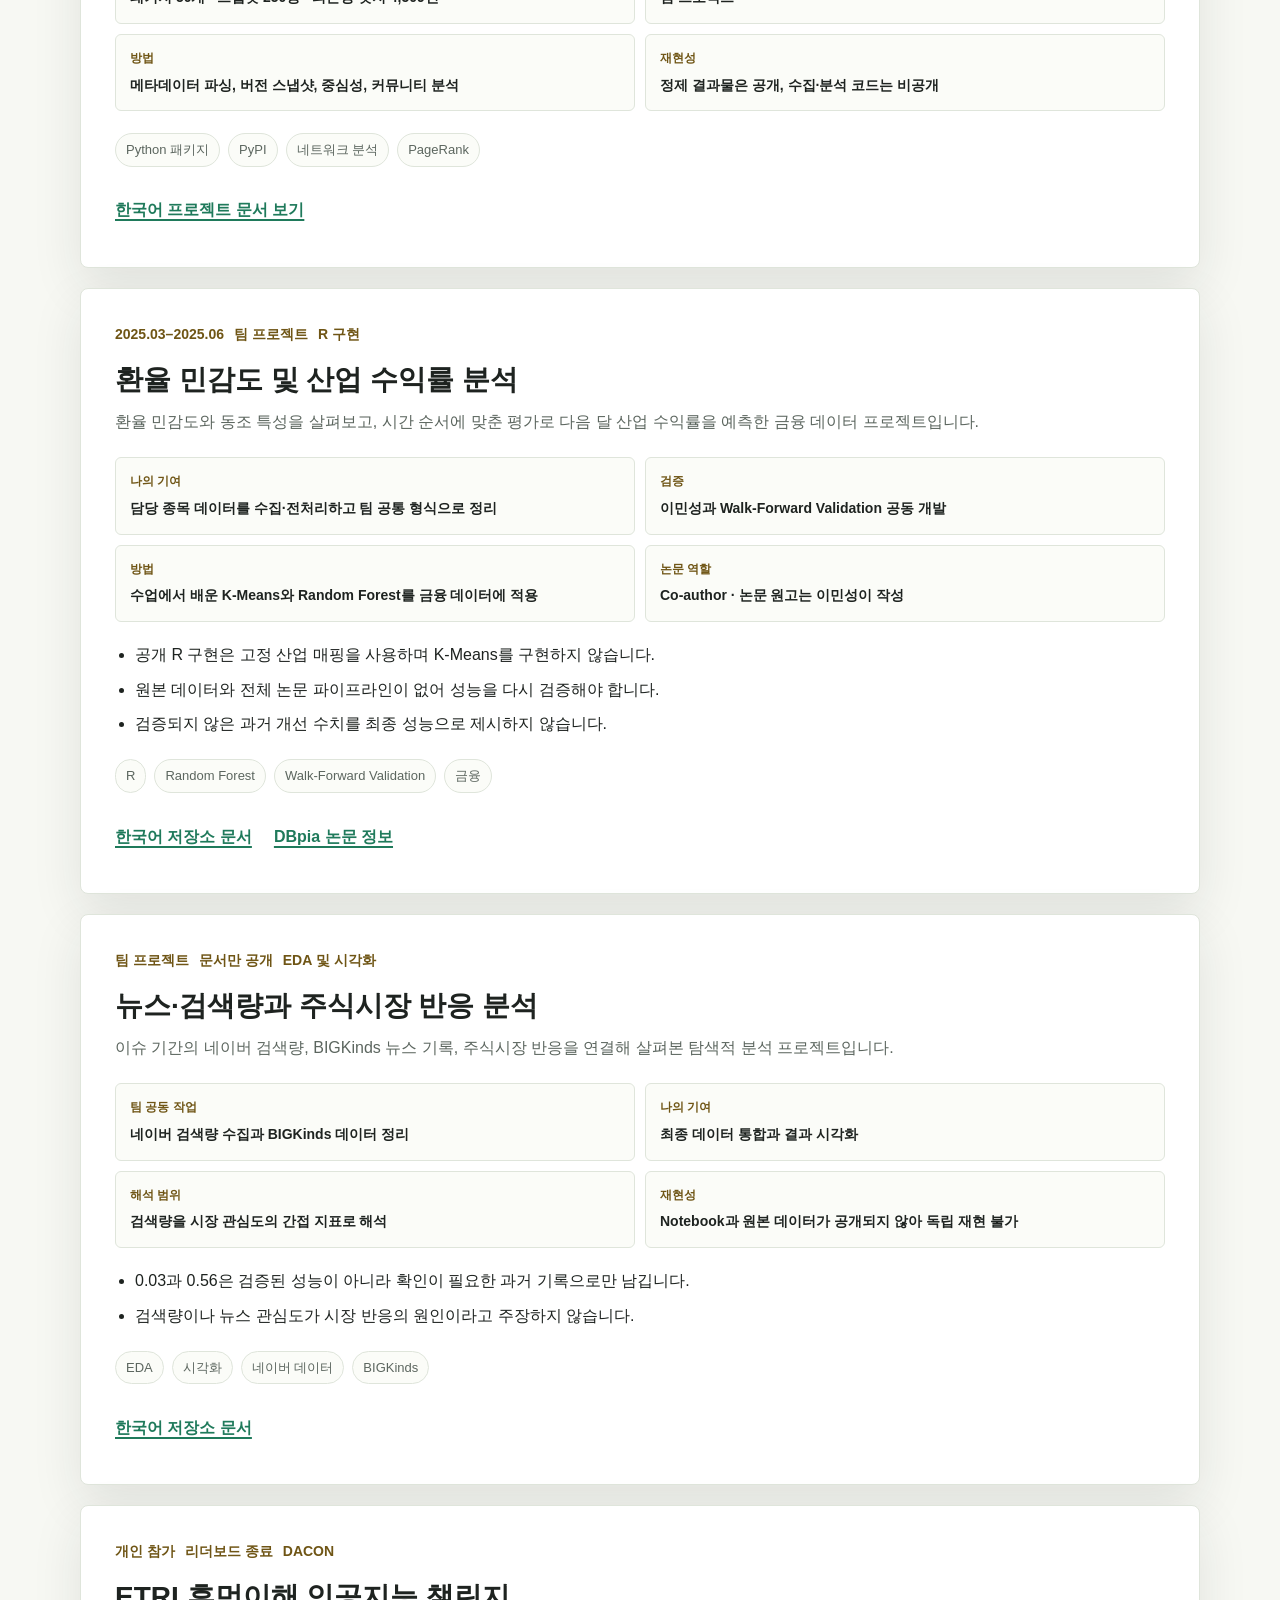
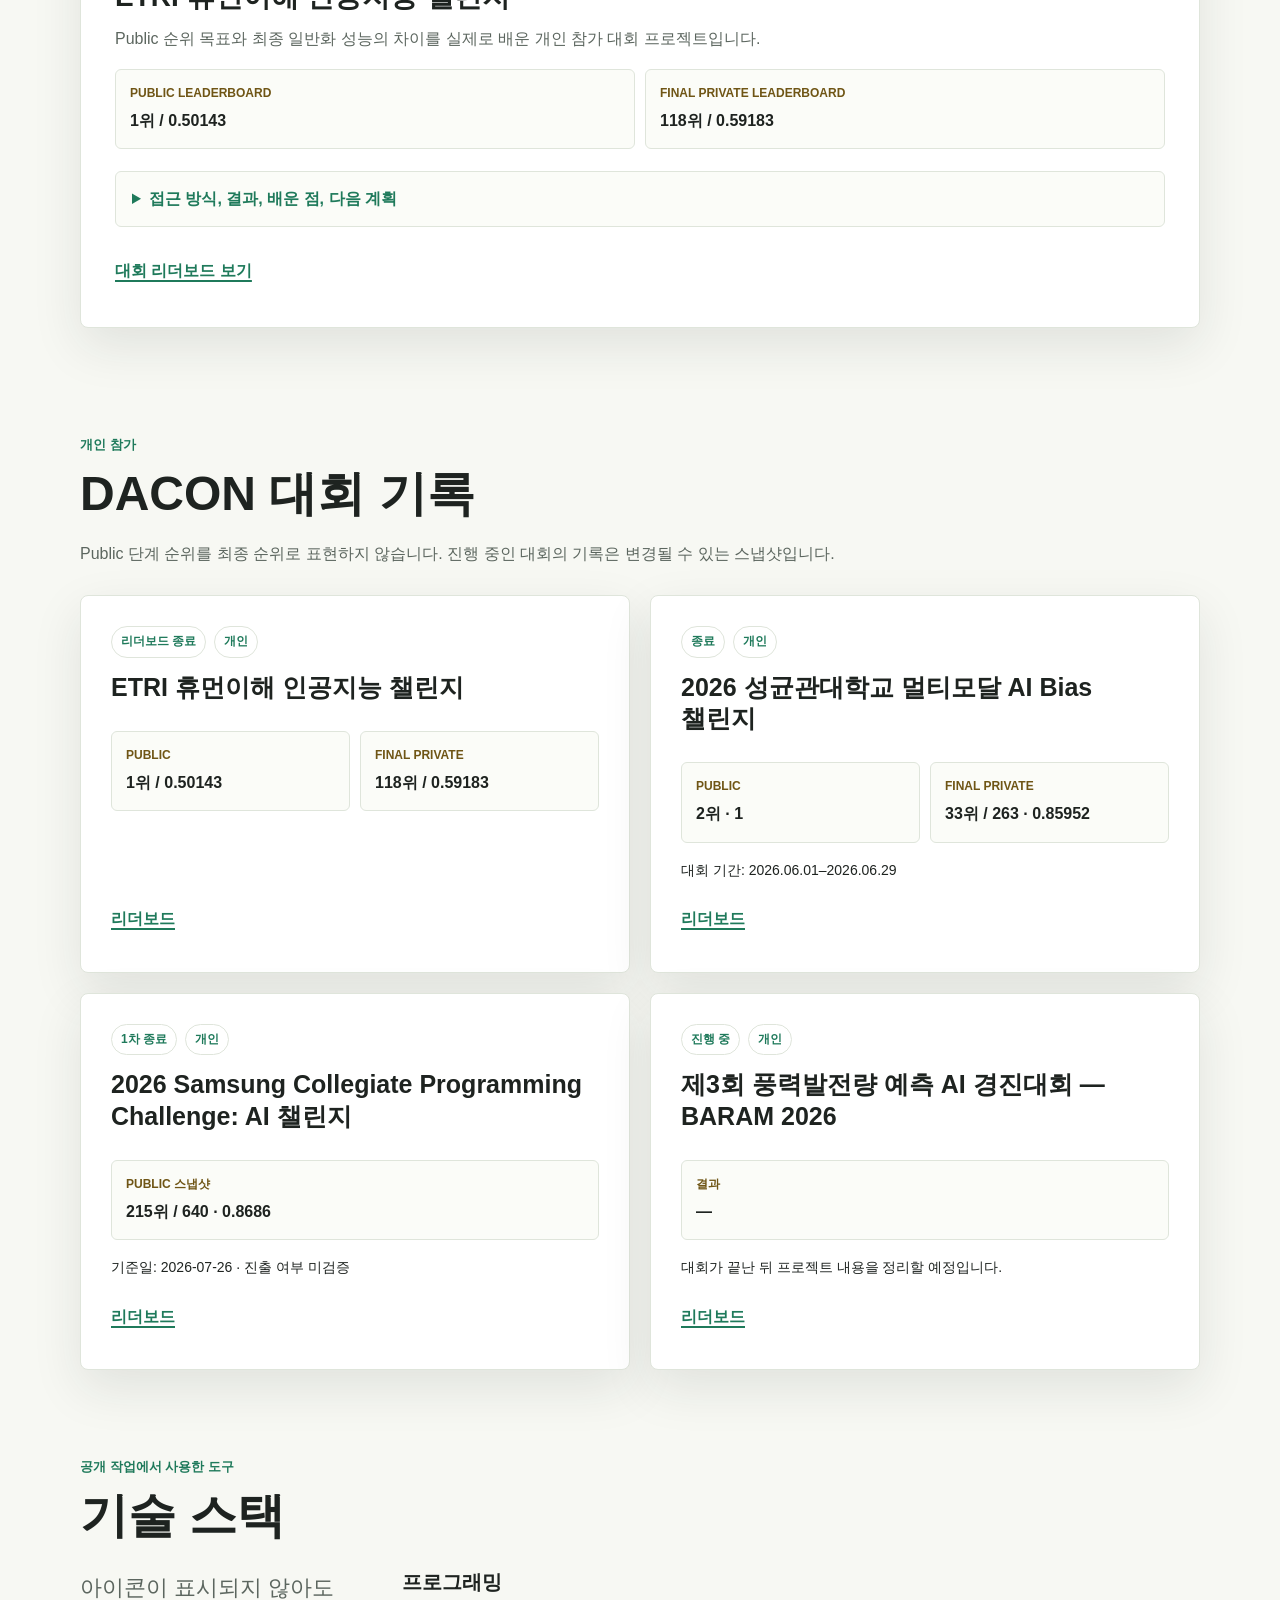
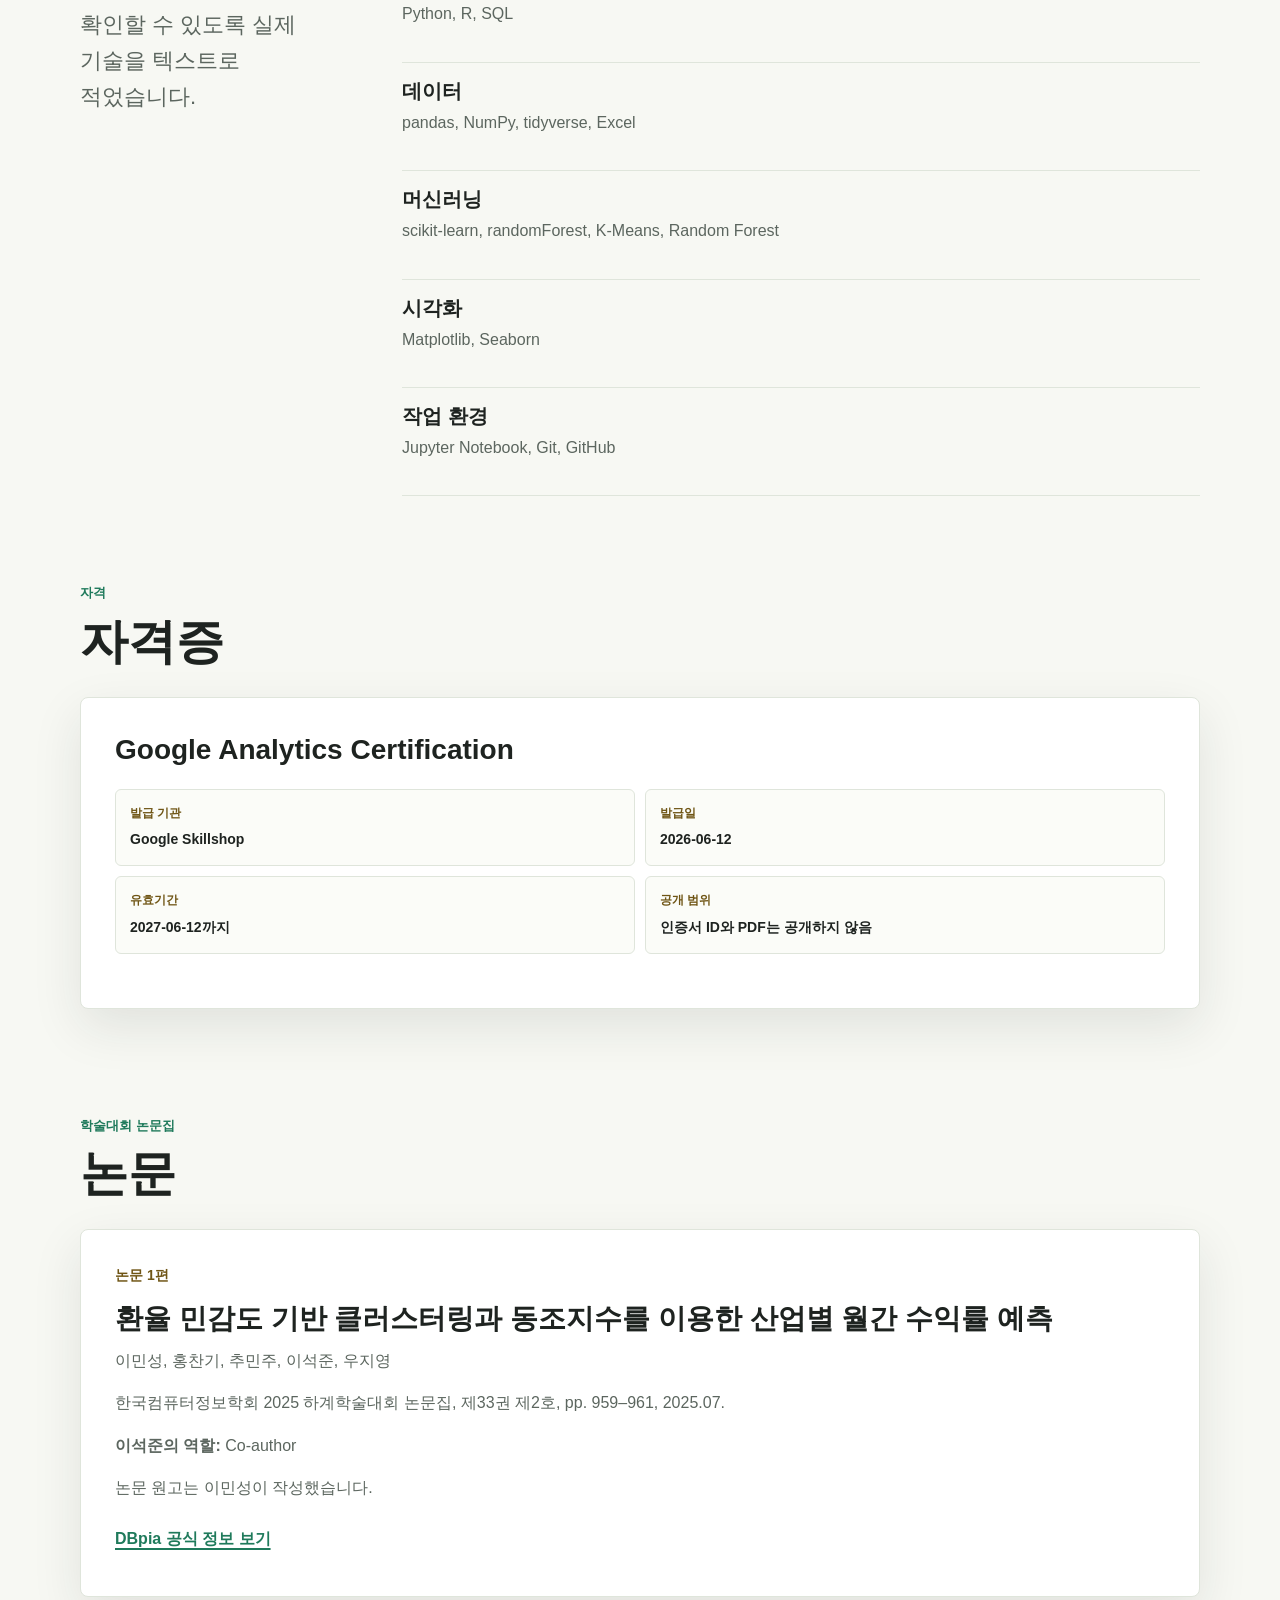
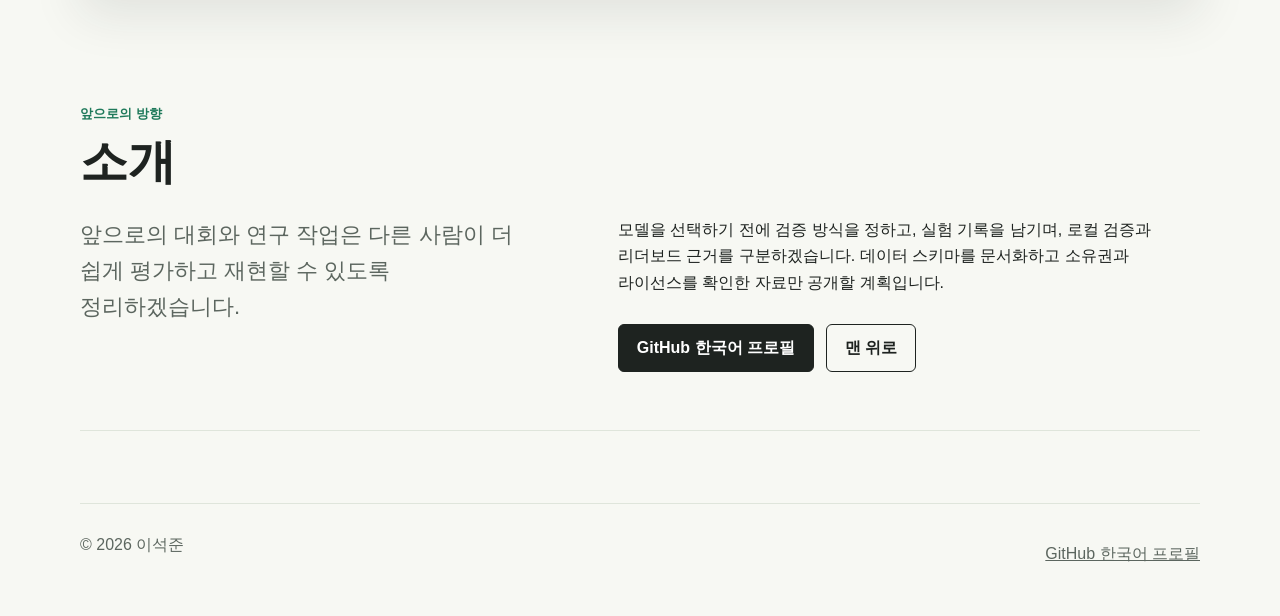
==== commit 5decd0ea: "docs: clarify competition verification status" ====
--- a/ko/index.html
+++ b/ko/index.html
@@ -294,7 +294,7 @@
             <ul class="competition-results single-result">
               <li><span>Public 스냅샷</span><strong>215위 / 640 · 0.8686</strong></li>
             </ul>
-            <p class="result-source">기준일: 2026-07-26 · 진출 결과 확인 전</p>
+            <p class="result-source">기준일: 2026-07-26 · 진출 여부 미검증</p>
             <div class="project-links">
               <a class="text-link" href="https://www.dacon.io/competitions/official/236730/leaderboard">리더보드</a>
             </div>
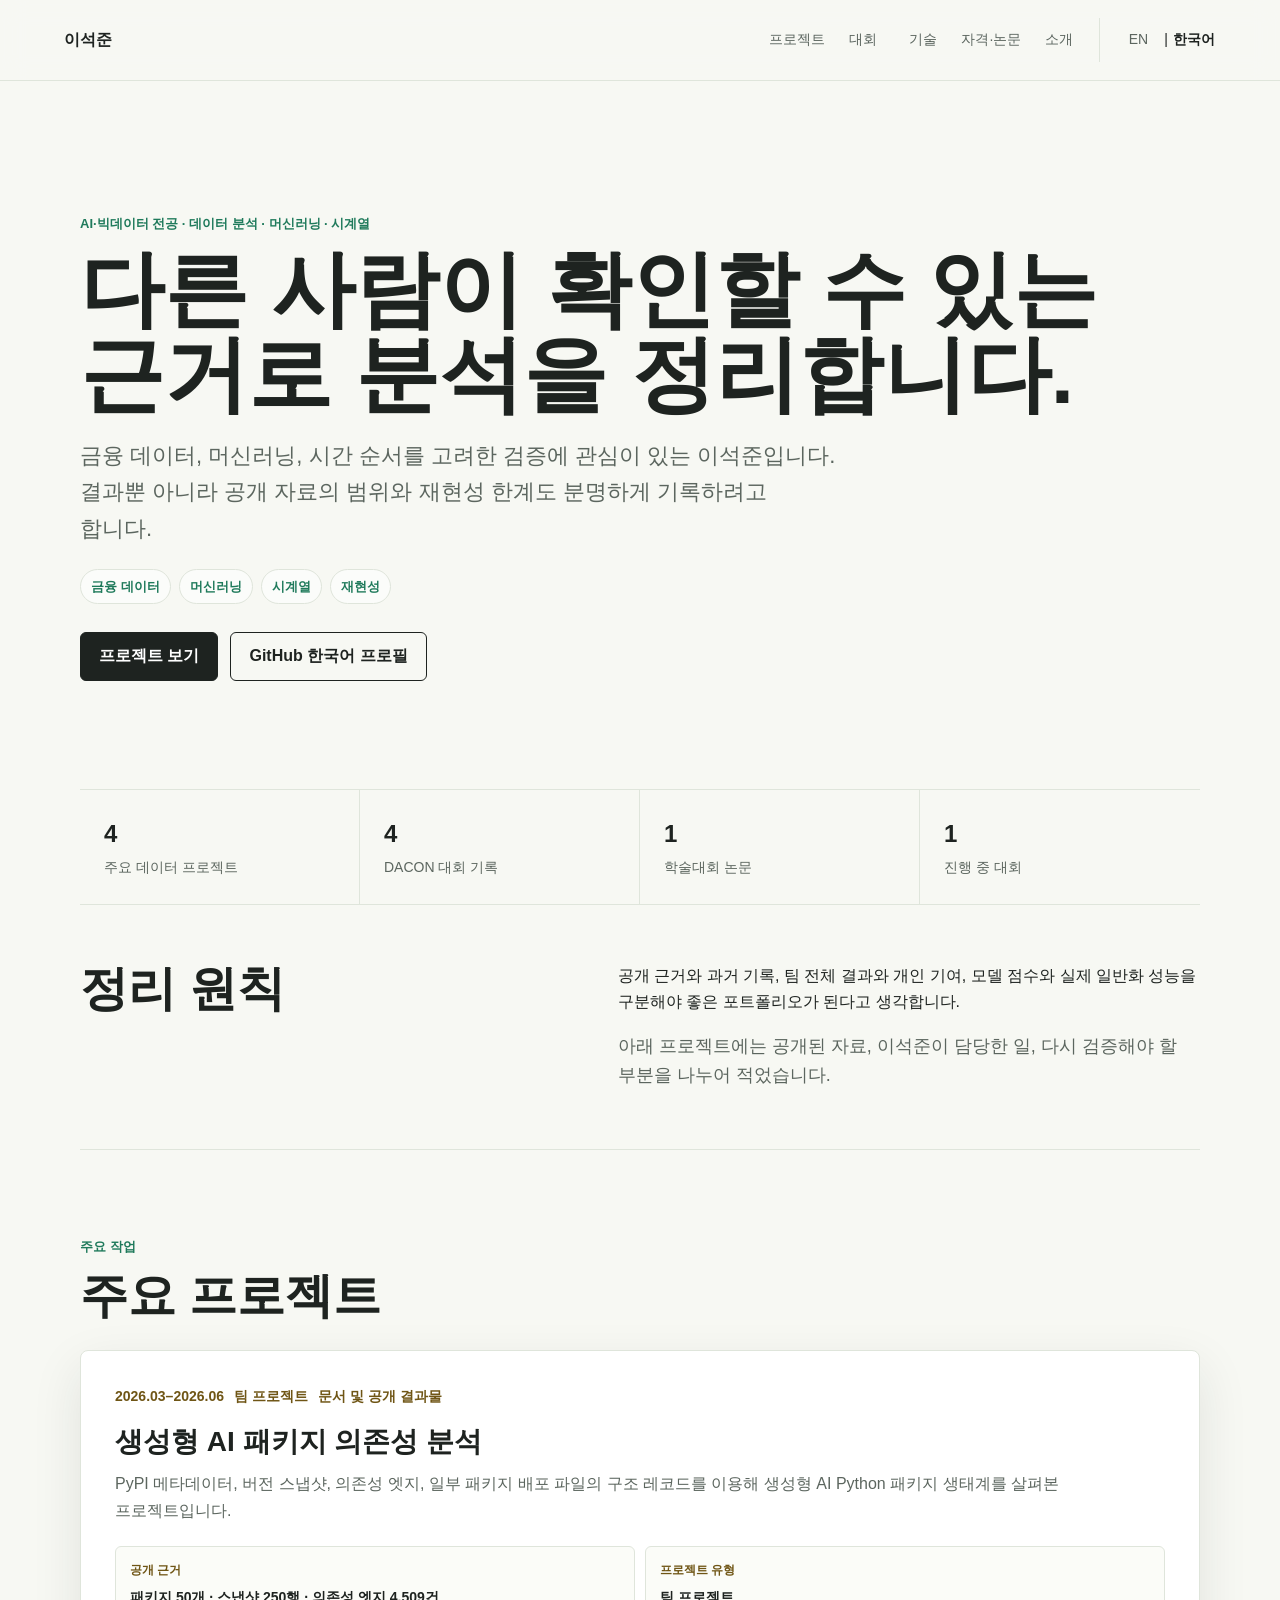
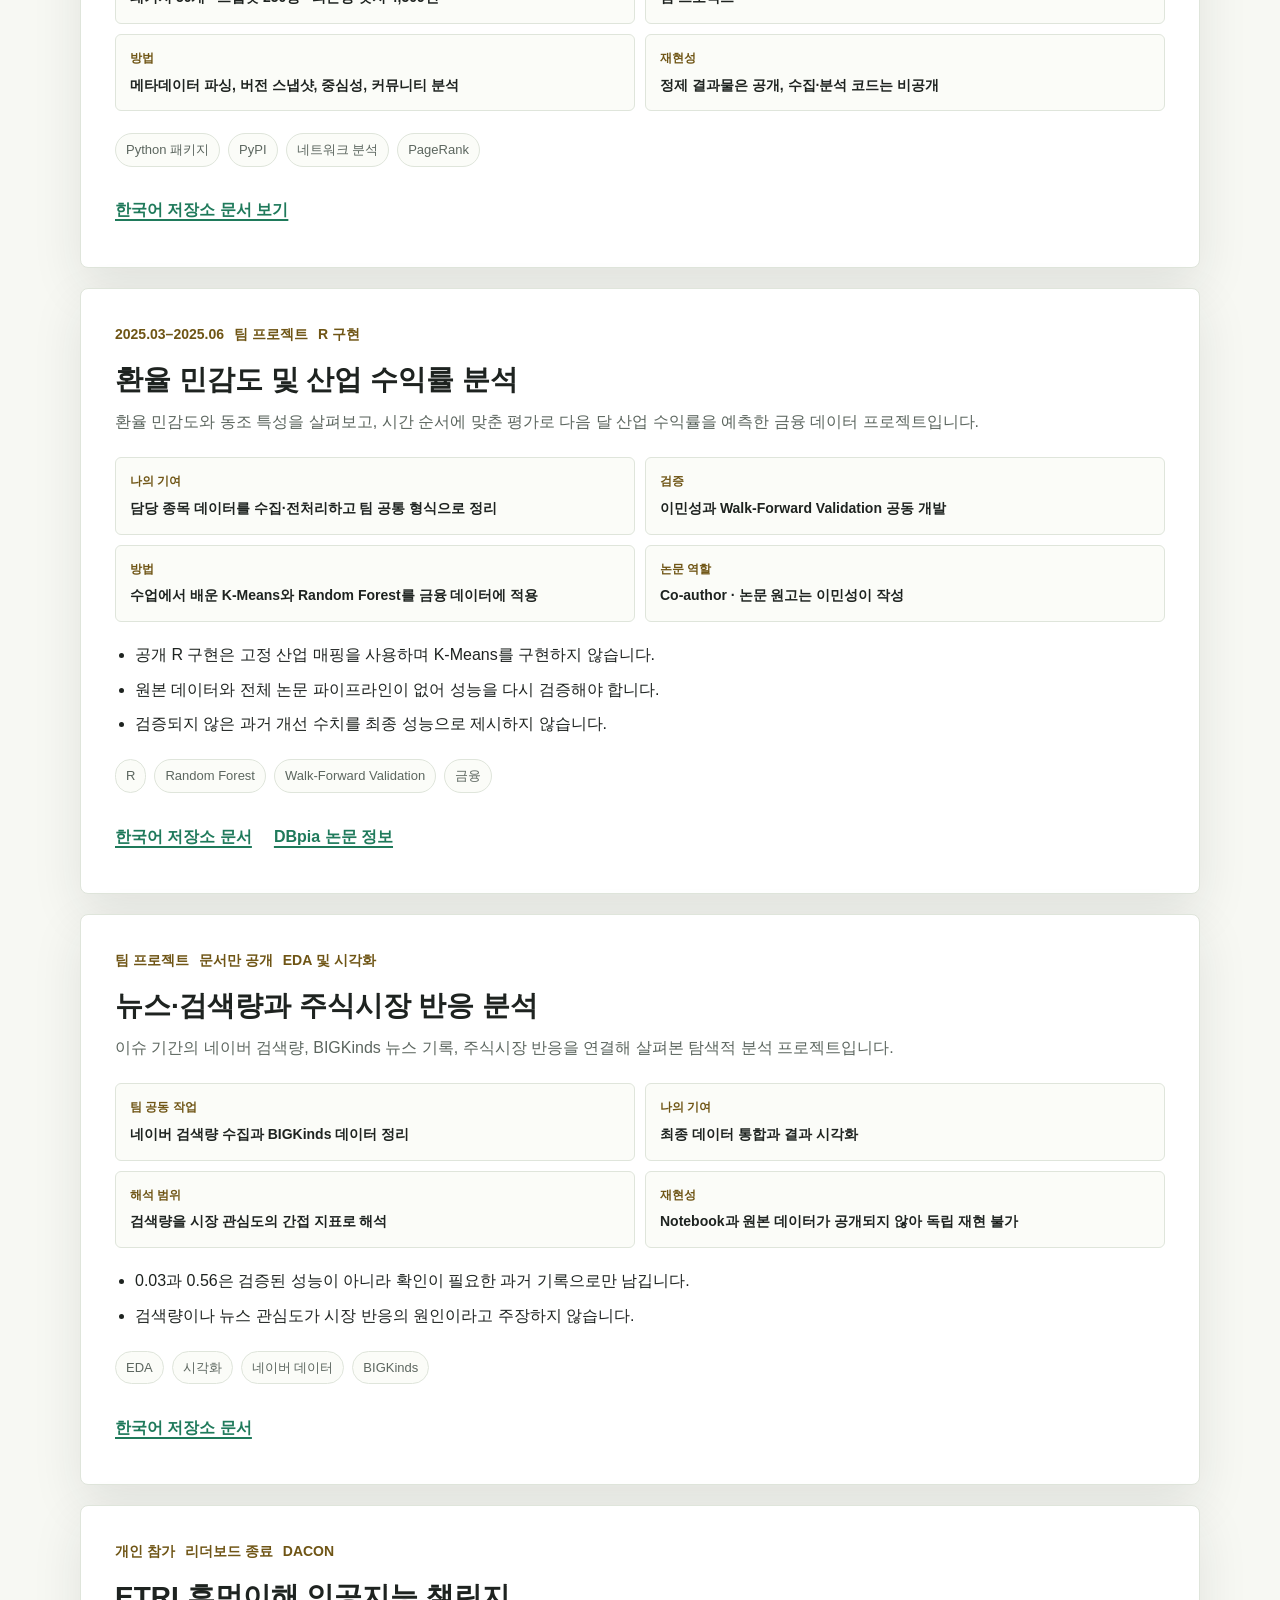
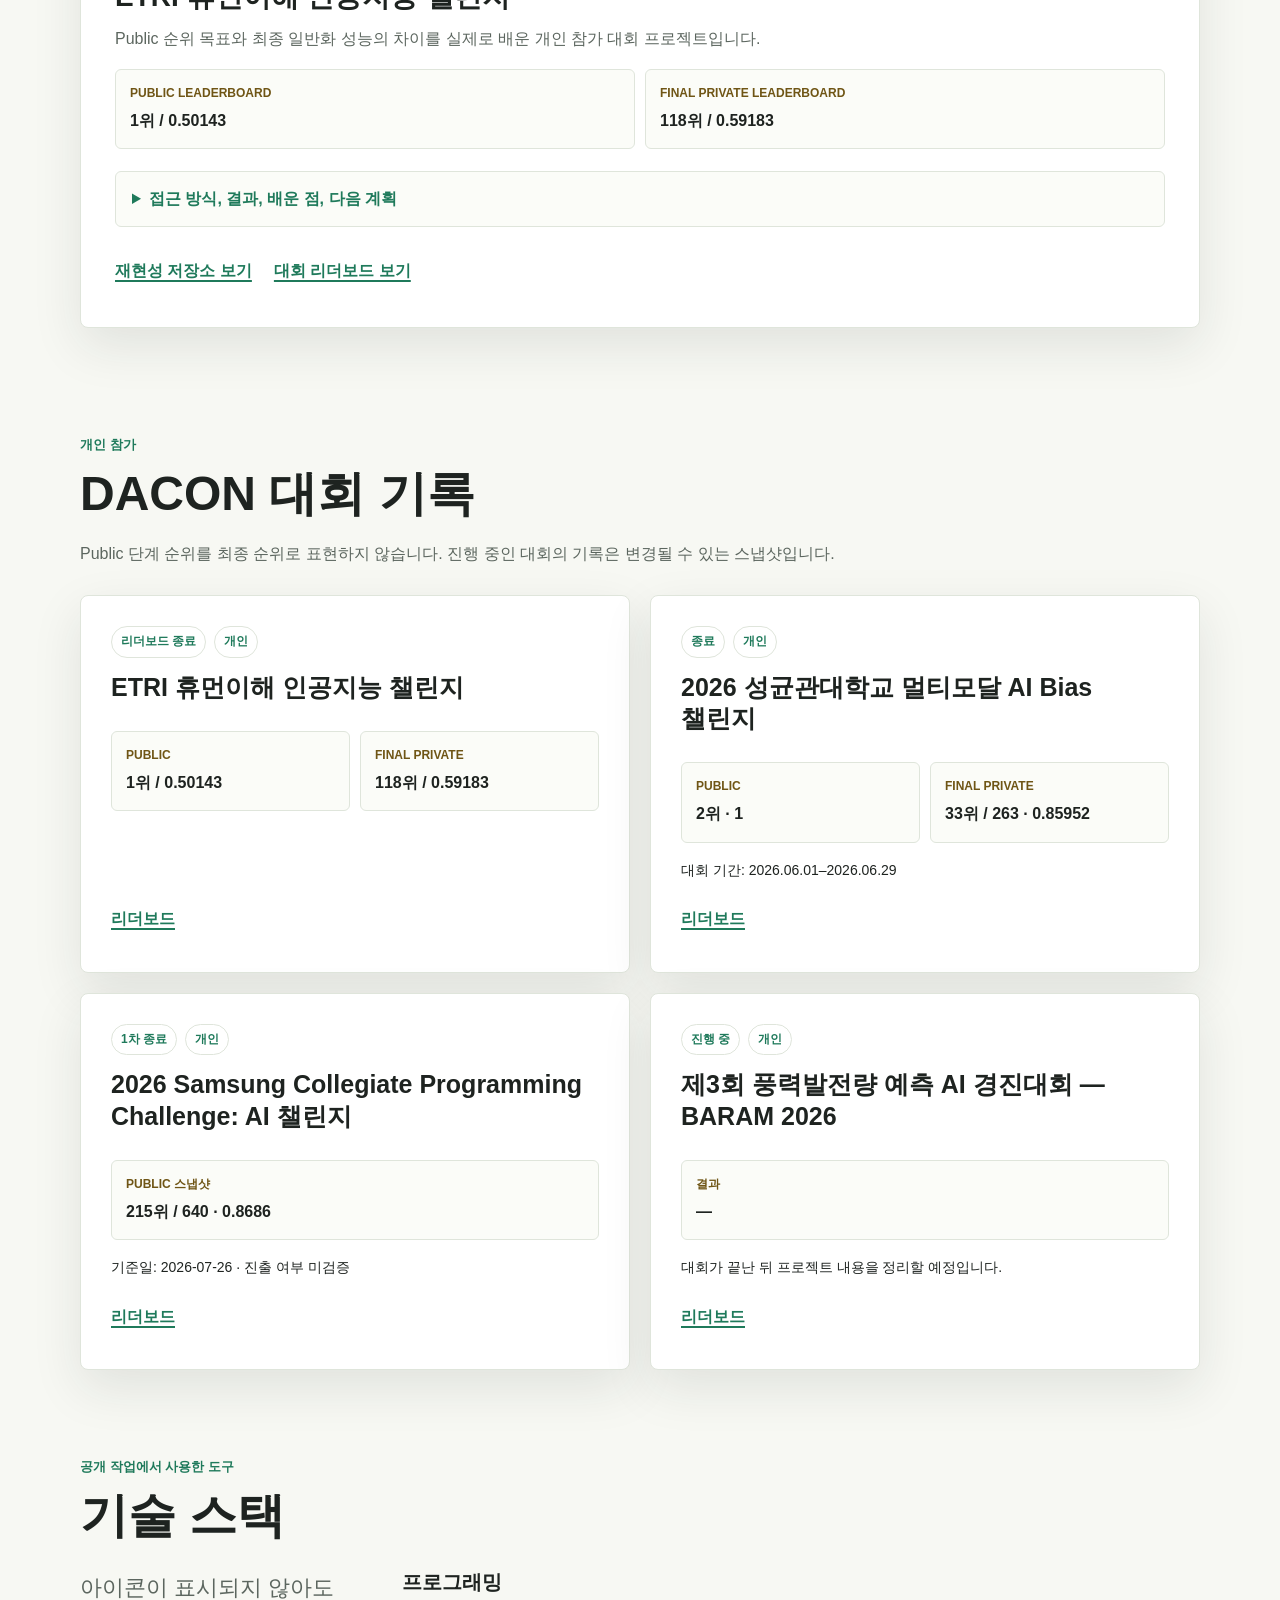
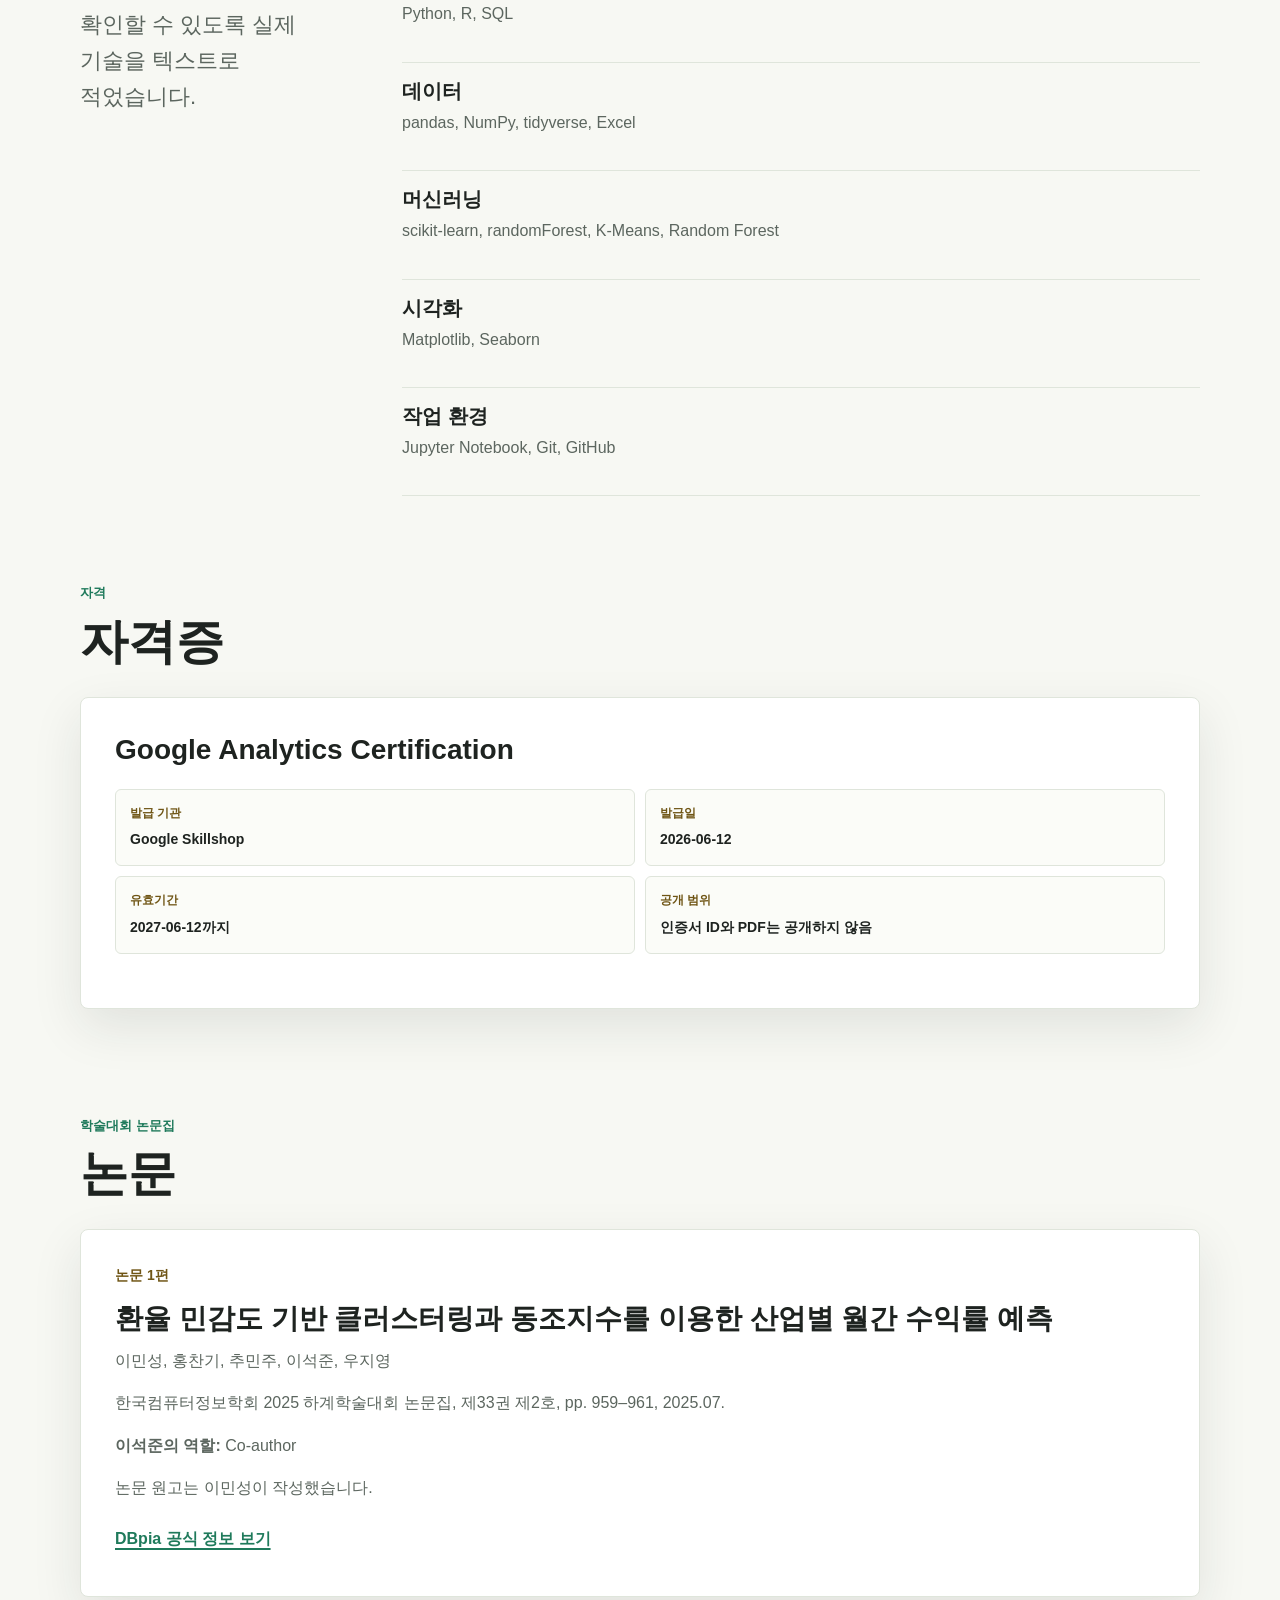
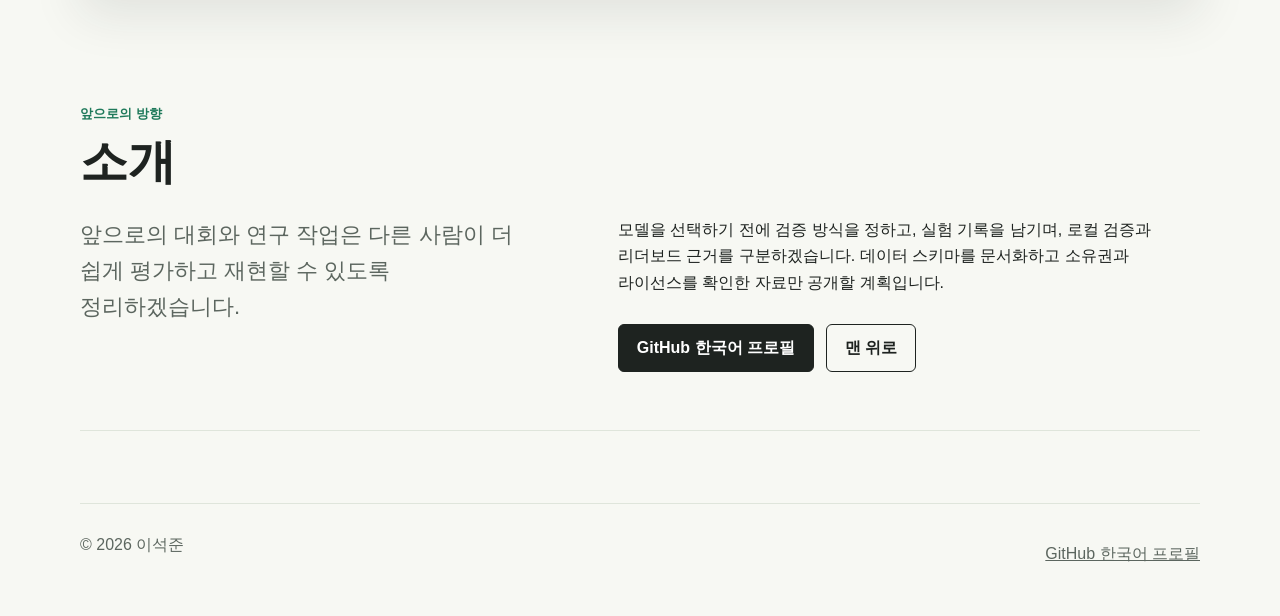
==== commit 0eac0345: "docs: link standalone project repositories" ====
--- a/ko/index.html
+++ b/ko/index.html
@@ -116,7 +116,7 @@
             <span>Python 패키지</span><span>PyPI</span><span>네트워크 분석</span><span>PageRank</span>
           </div>
           <div class="project-links">
-            <a class="text-link" href="../projects/genai-package-dependency/README.ko.md">한국어 프로젝트 문서 보기</a>
+            <a class="text-link" href="https://github.com/jun5007/genai-package-dependency-network/blob/main/README.ko.md">한국어 저장소 문서 보기</a>
           </div>
         </article>
 
@@ -249,6 +249,7 @@
             </div>
           </details>
           <div class="project-links">
+            <a class="text-link" href="https://github.com/jun5007/dacon-etri-human-understanding-2026/blob/main/README.ko.md">재현성 저장소 보기</a>
             <a class="text-link" href="https://www.dacon.io/competitions/official/236690/leaderboard">대회 리더보드 보기</a>
           </div>
         </article>
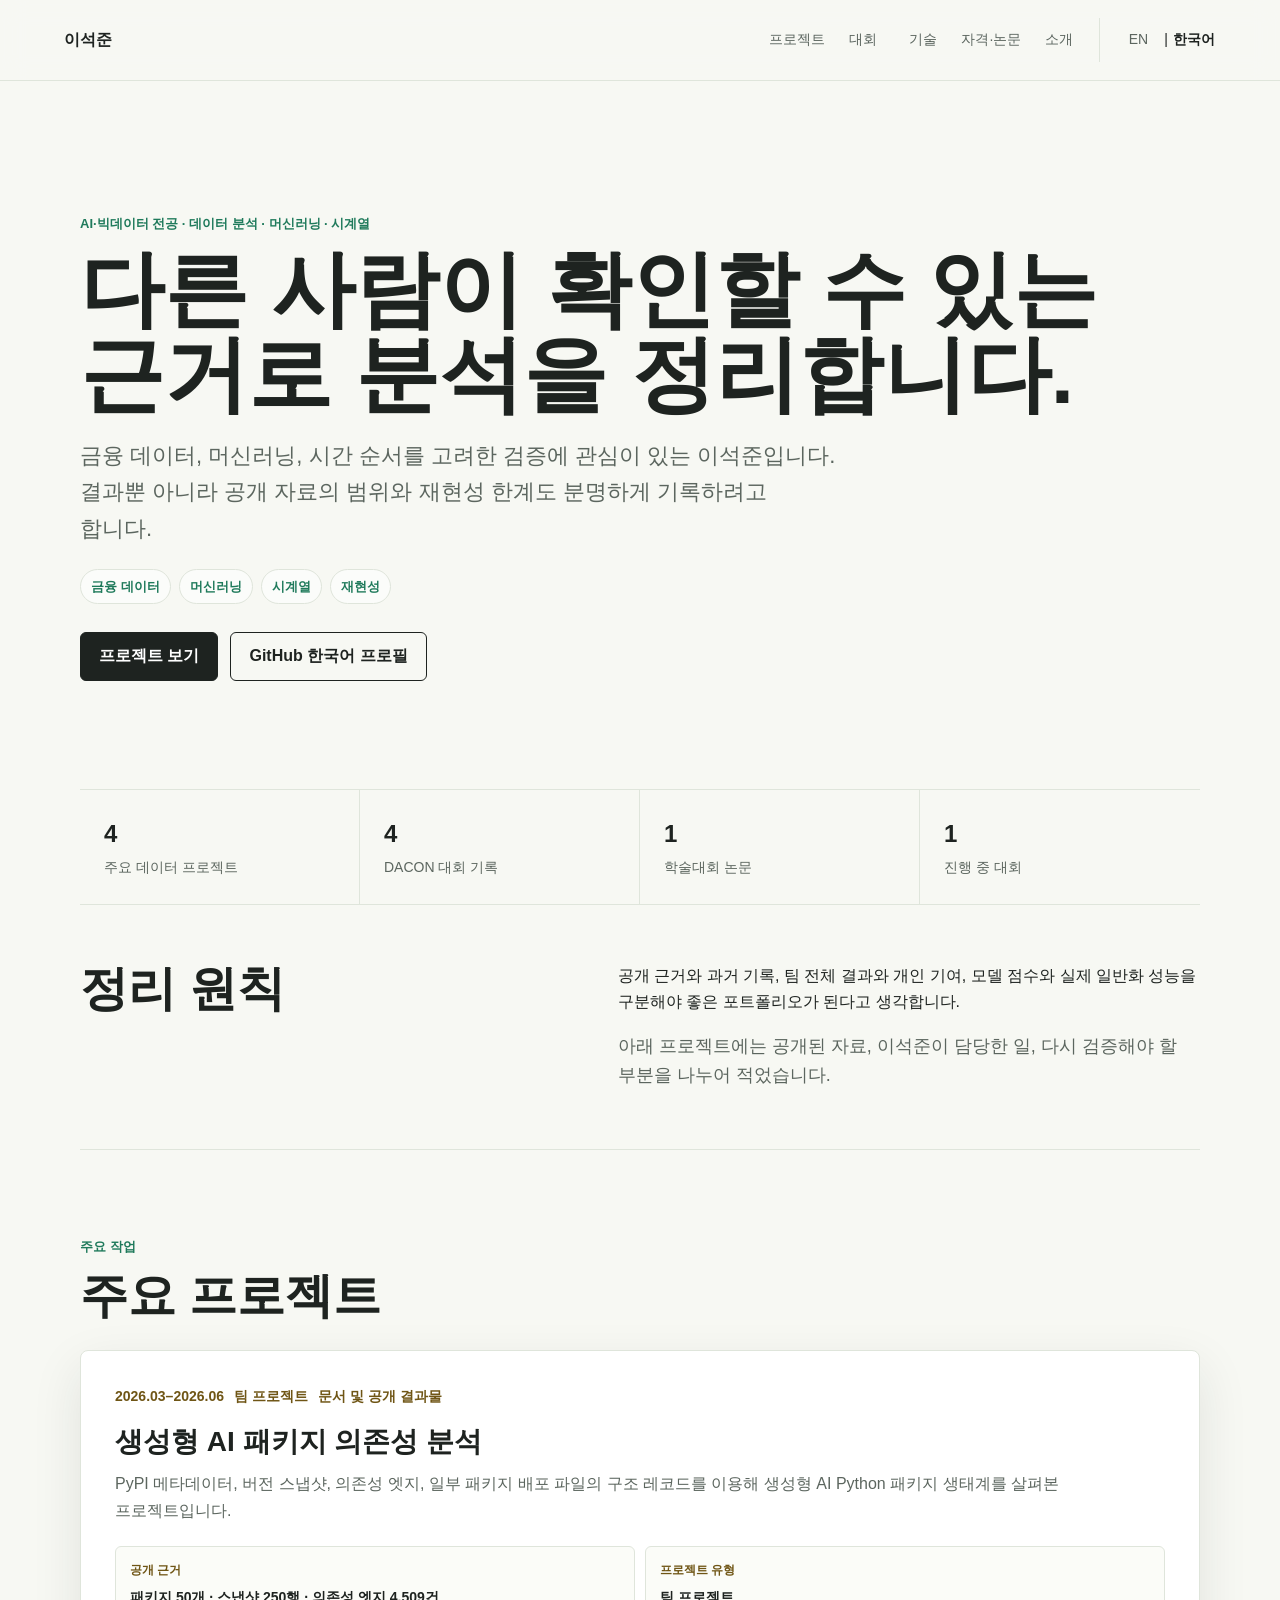
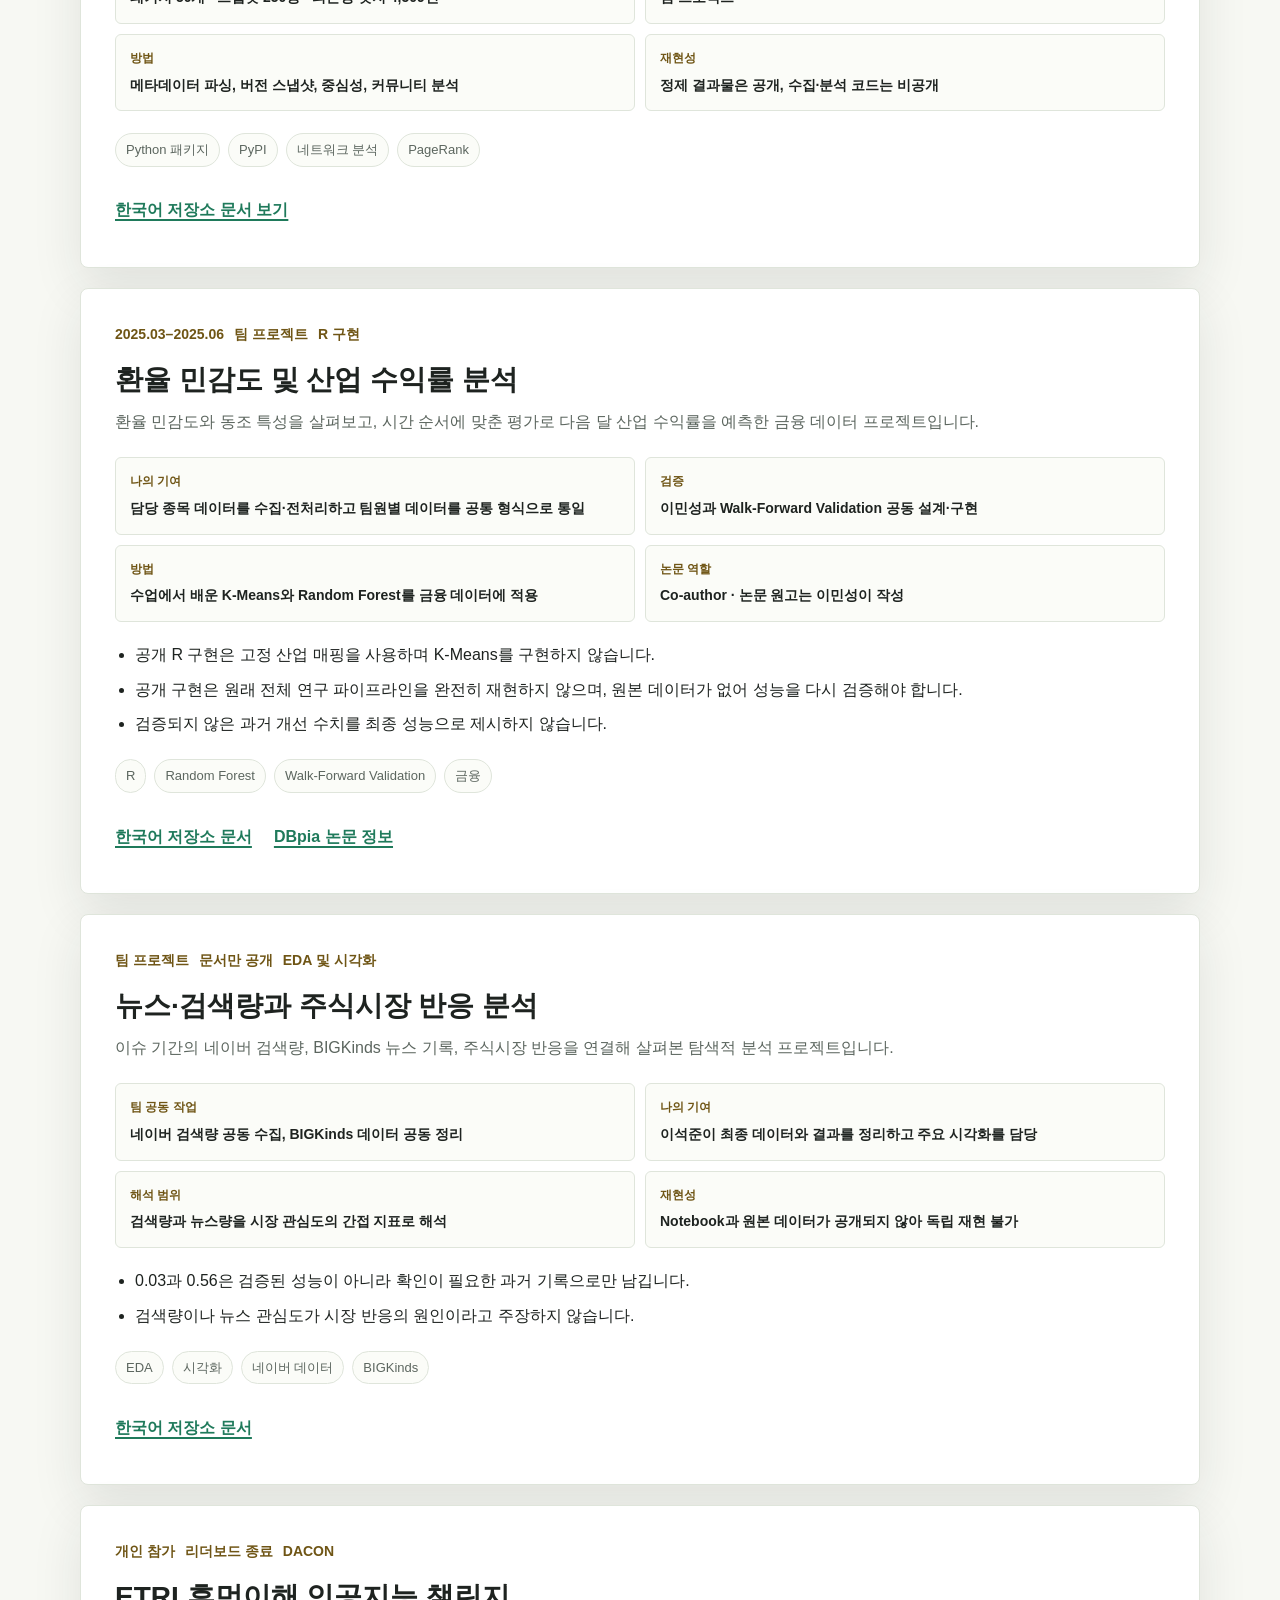
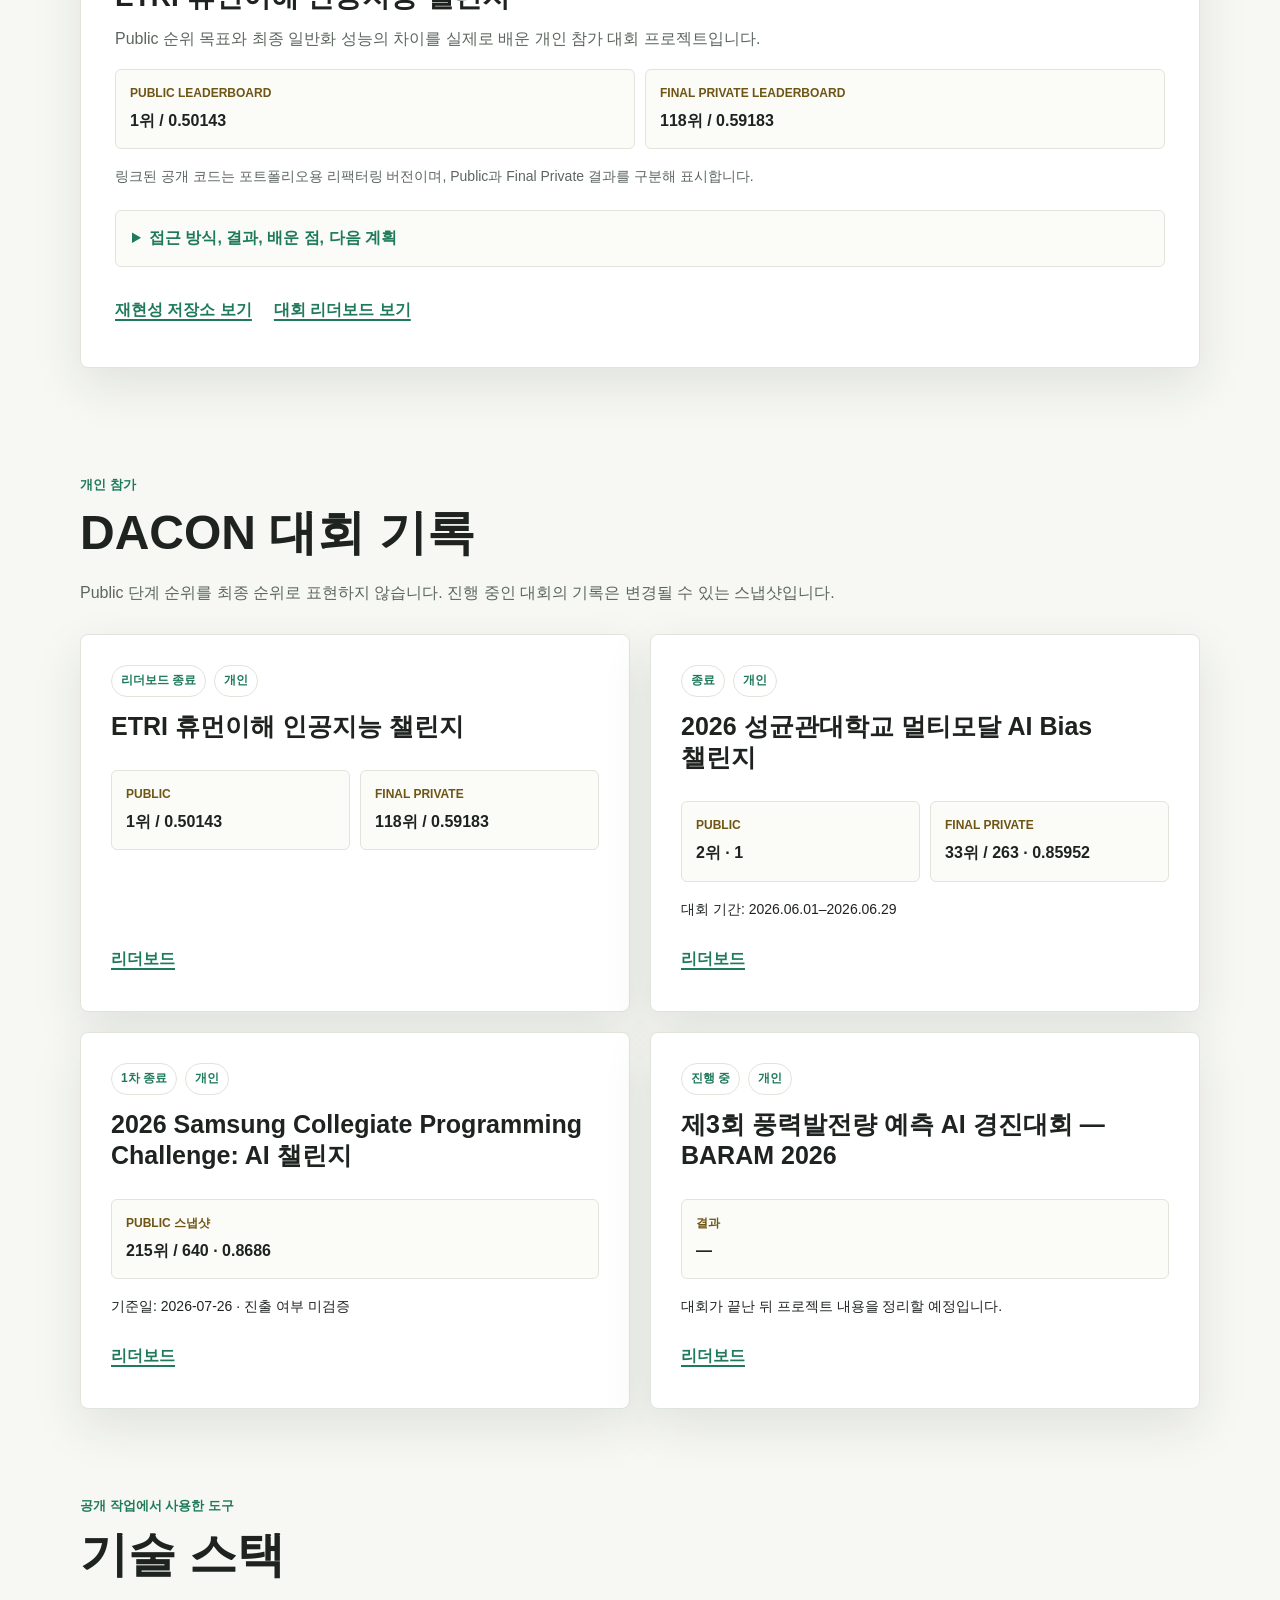
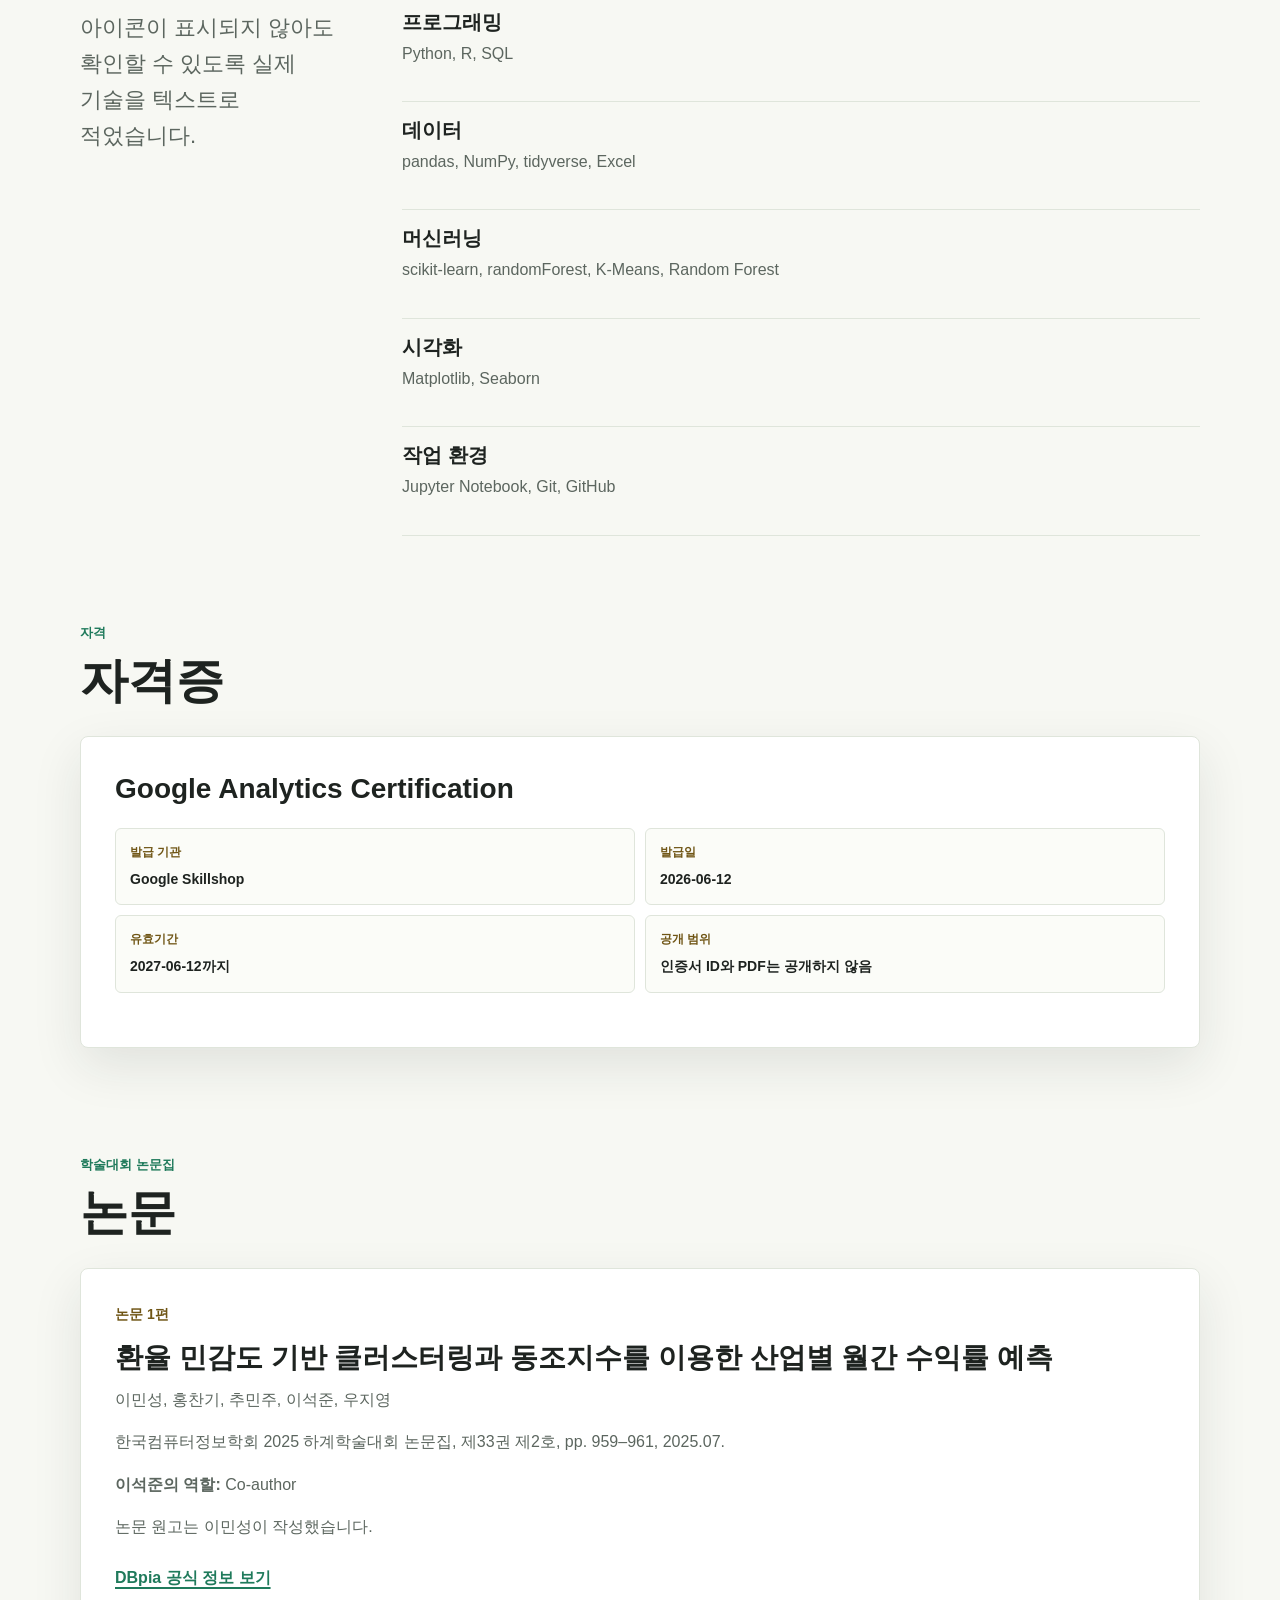
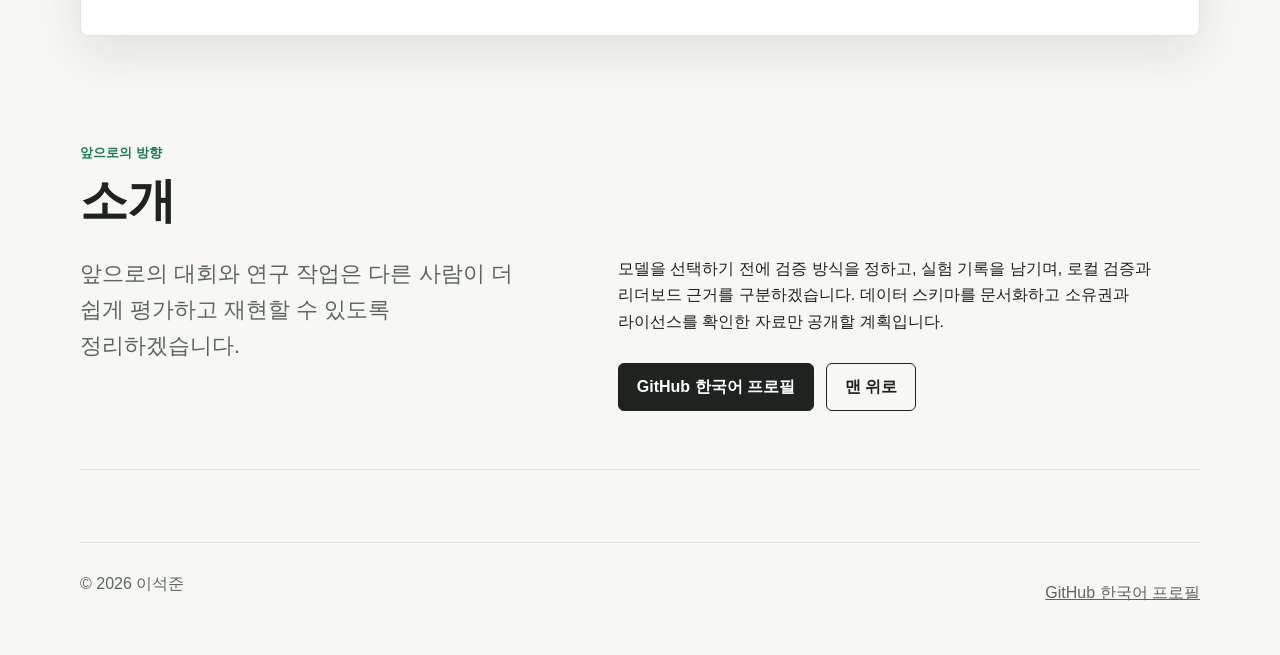
==== commit 8faf964e: "fix: remove outdated portfolio text and synchronize languages" ====
--- a/ko/index.html
+++ b/ko/index.html
@@ -134,11 +134,11 @@
           <div class="project-details">
             <div>
               <span>나의 기여</span>
-              <strong>담당 종목 데이터를 수집·전처리하고 팀 공통 형식으로 정리</strong>
+              <strong>담당 종목 데이터를 수집·전처리하고 팀원별 데이터를 공통 형식으로 통일</strong>
             </div>
             <div>
               <span>검증</span>
-              <strong>이민성과 Walk-Forward Validation 공동 개발</strong>
+              <strong>이민성과 Walk-Forward Validation 공동 설계·구현</strong>
             </div>
             <div>
               <span>방법</span>
@@ -151,7 +151,7 @@
           </div>
           <ul class="project-points">
             <li>공개 R 구현은 고정 산업 매핑을 사용하며 K-Means를 구현하지 않습니다.</li>
-            <li>원본 데이터와 전체 논문 파이프라인이 없어 성능을 다시 검증해야 합니다.</li>
+            <li>공개 구현은 원래 전체 연구 파이프라인을 완전히 재현하지 않으며, 원본 데이터가 없어 성능을 다시 검증해야 합니다.</li>
             <li>검증되지 않은 과거 개선 수치를 최종 성능으로 제시하지 않습니다.</li>
           </ul>
           <div class="tags">
@@ -176,15 +176,15 @@
           <div class="project-details">
             <div>
               <span>팀 공동 작업</span>
-              <strong>네이버 검색량 수집과 BIGKinds 데이터 정리</strong>
+              <strong>네이버 검색량 공동 수집, BIGKinds 데이터 공동 정리</strong>
             </div>
             <div>
               <span>나의 기여</span>
-              <strong>최종 데이터 통합과 결과 시각화</strong>
+              <strong>이석준이 최종 데이터와 결과를 정리하고 주요 시각화를 담당</strong>
             </div>
             <div>
               <span>해석 범위</span>
-              <strong>검색량을 시장 관심도의 간접 지표로 해석</strong>
+              <strong>검색량과 뉴스량을 시장 관심도의 간접 지표로 해석</strong>
             </div>
             <div>
               <span>재현성</span>
@@ -217,6 +217,9 @@
             <li><span>Public Leaderboard</span><strong>1위 / 0.50143</strong></li>
             <li><span>Final Private Leaderboard</span><strong>118위 / 0.59183</strong></li>
           </ul>
+          <p class="result-source">
+            링크된 공개 코드는 포트폴리오용 리팩터링 버전이며, Public과 Final Private 결과를 구분해 표시합니다.
+          </p>
           <details class="retrospective">
             <summary>접근 방식, 결과, 배운 점, 다음 계획</summary>
             <div class="retrospective-content">
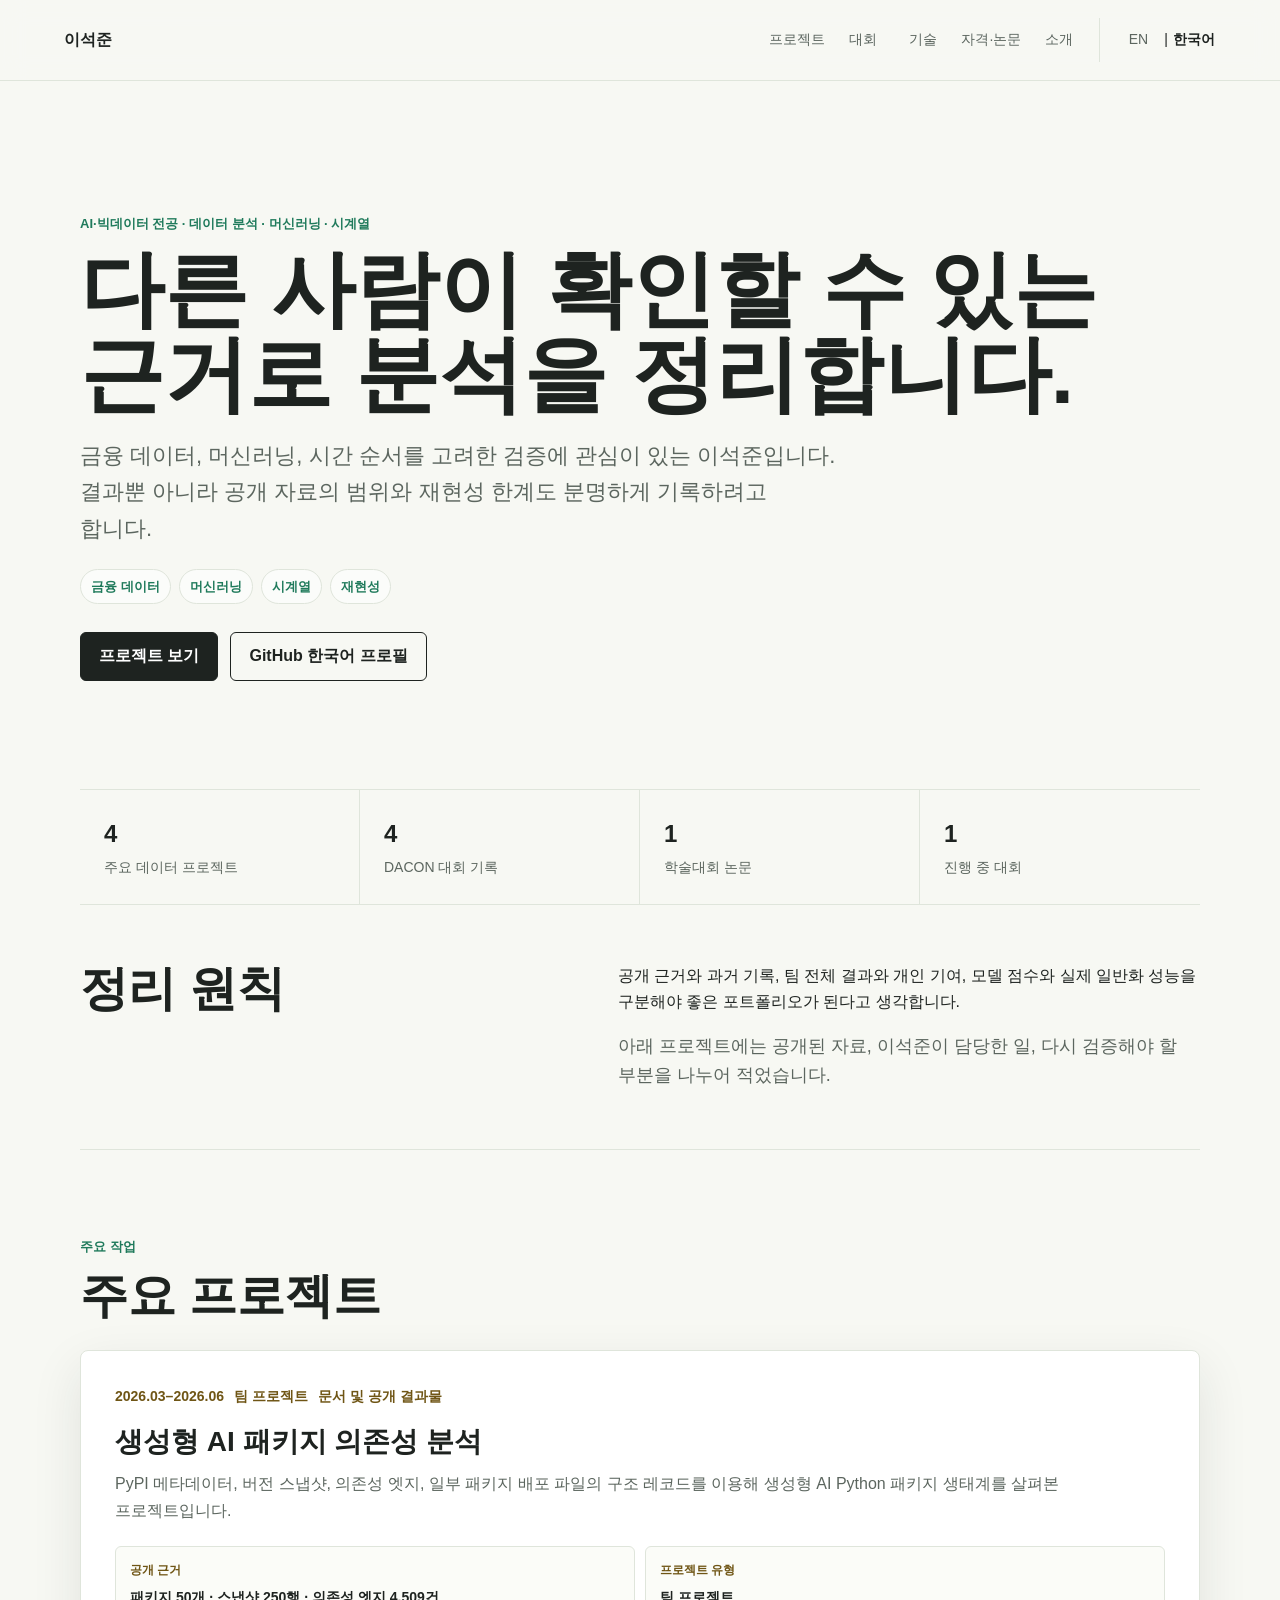
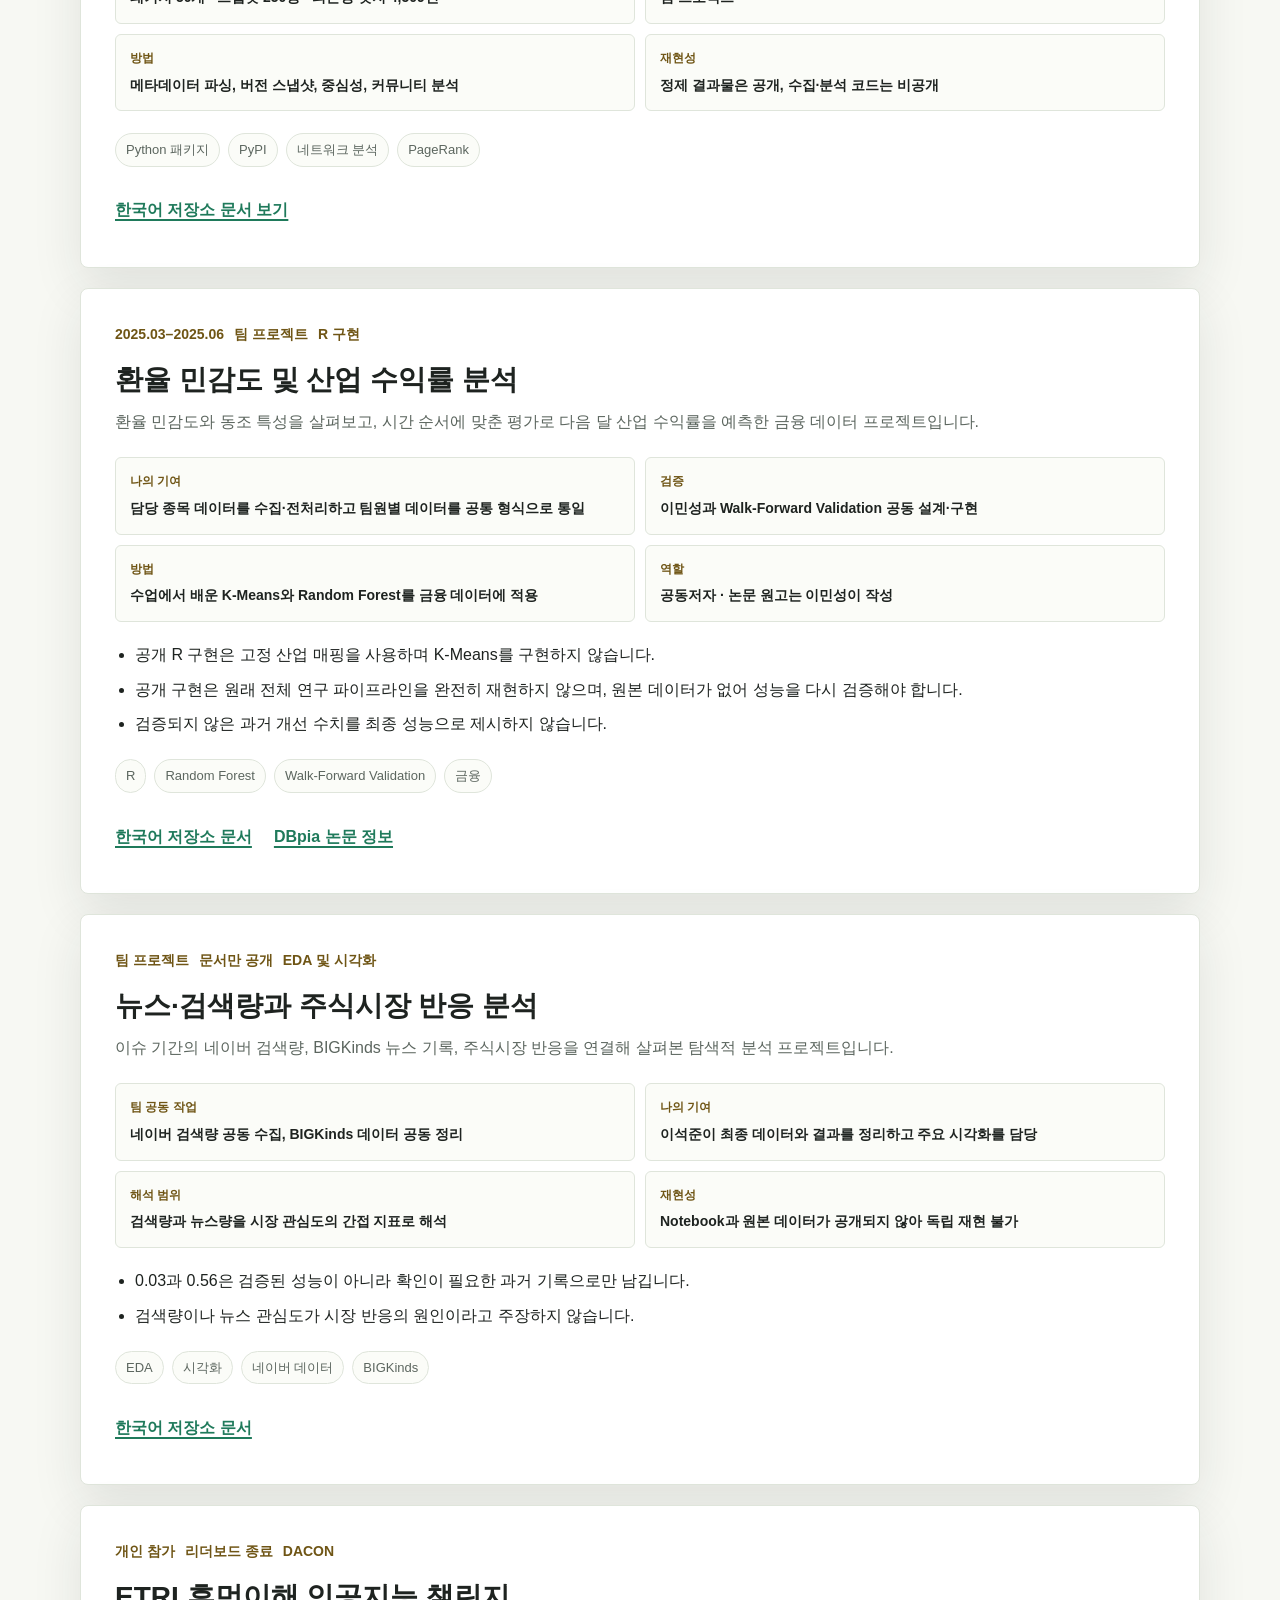
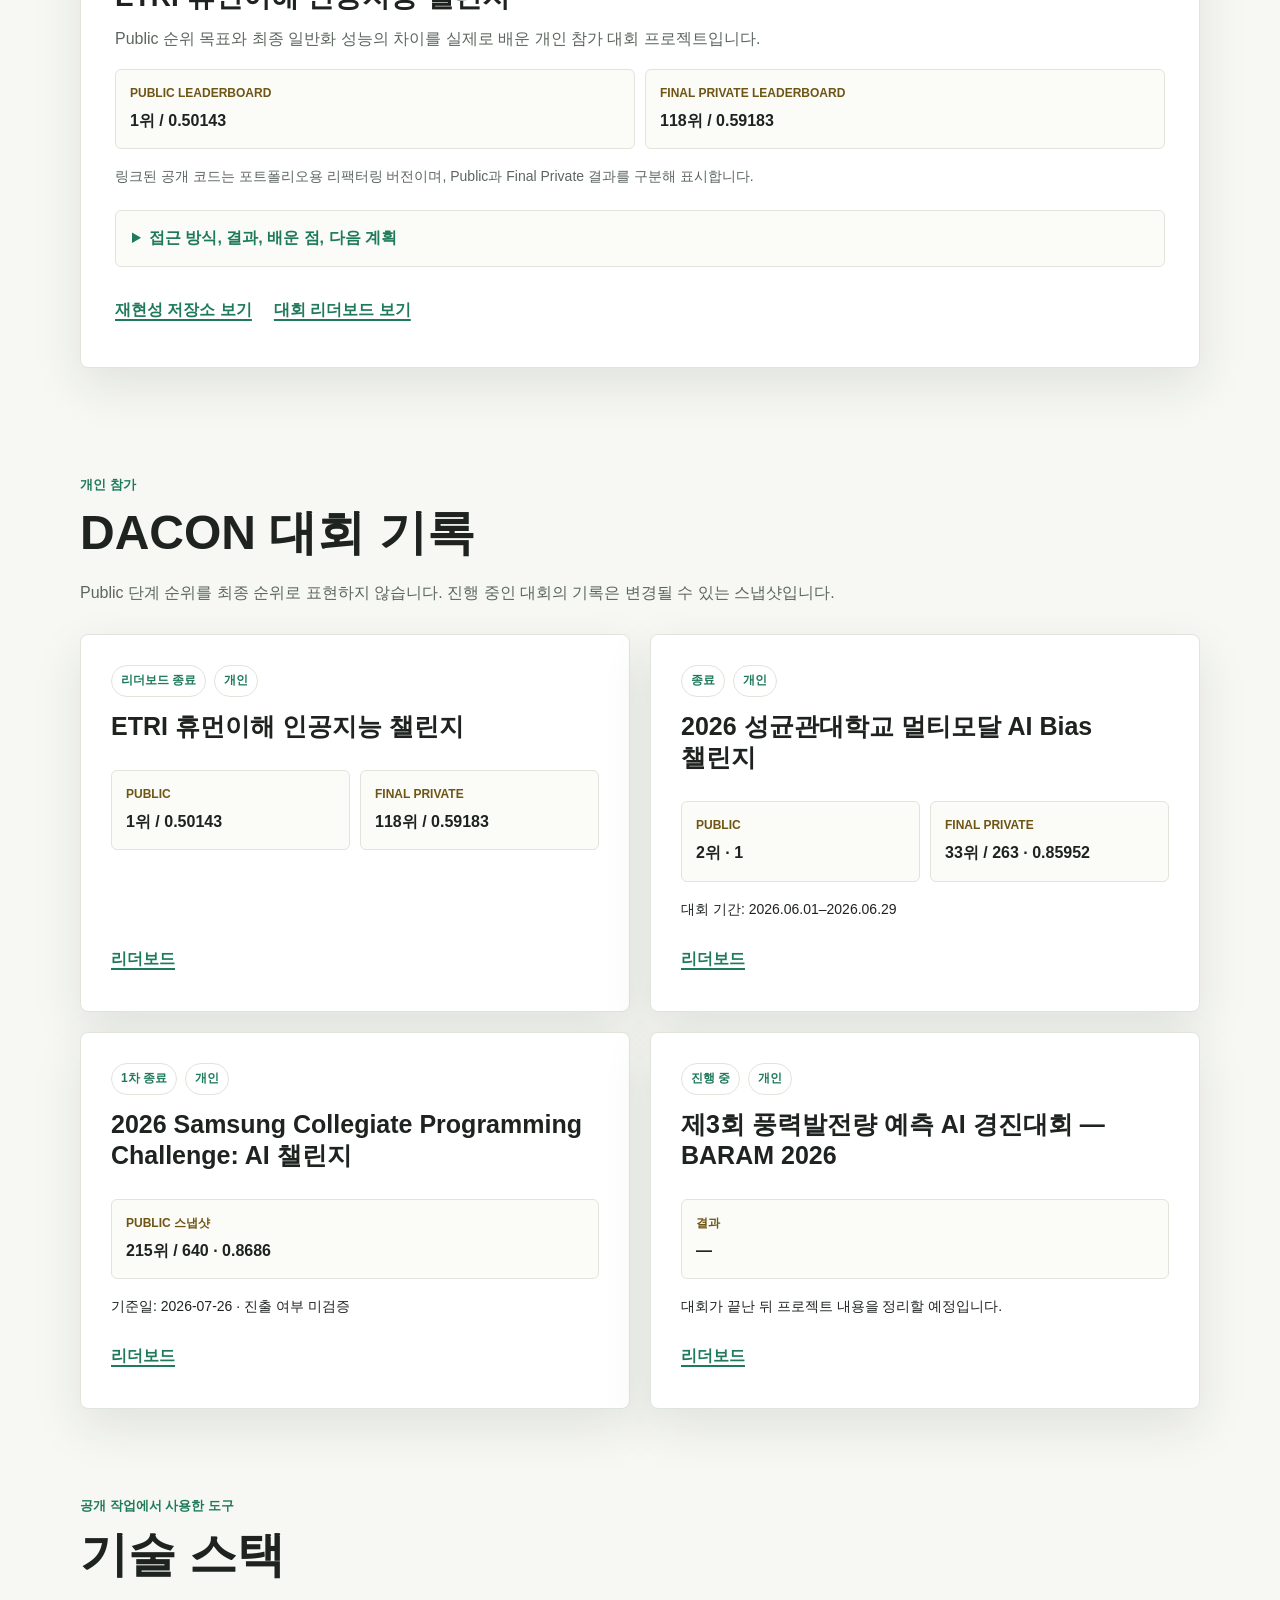
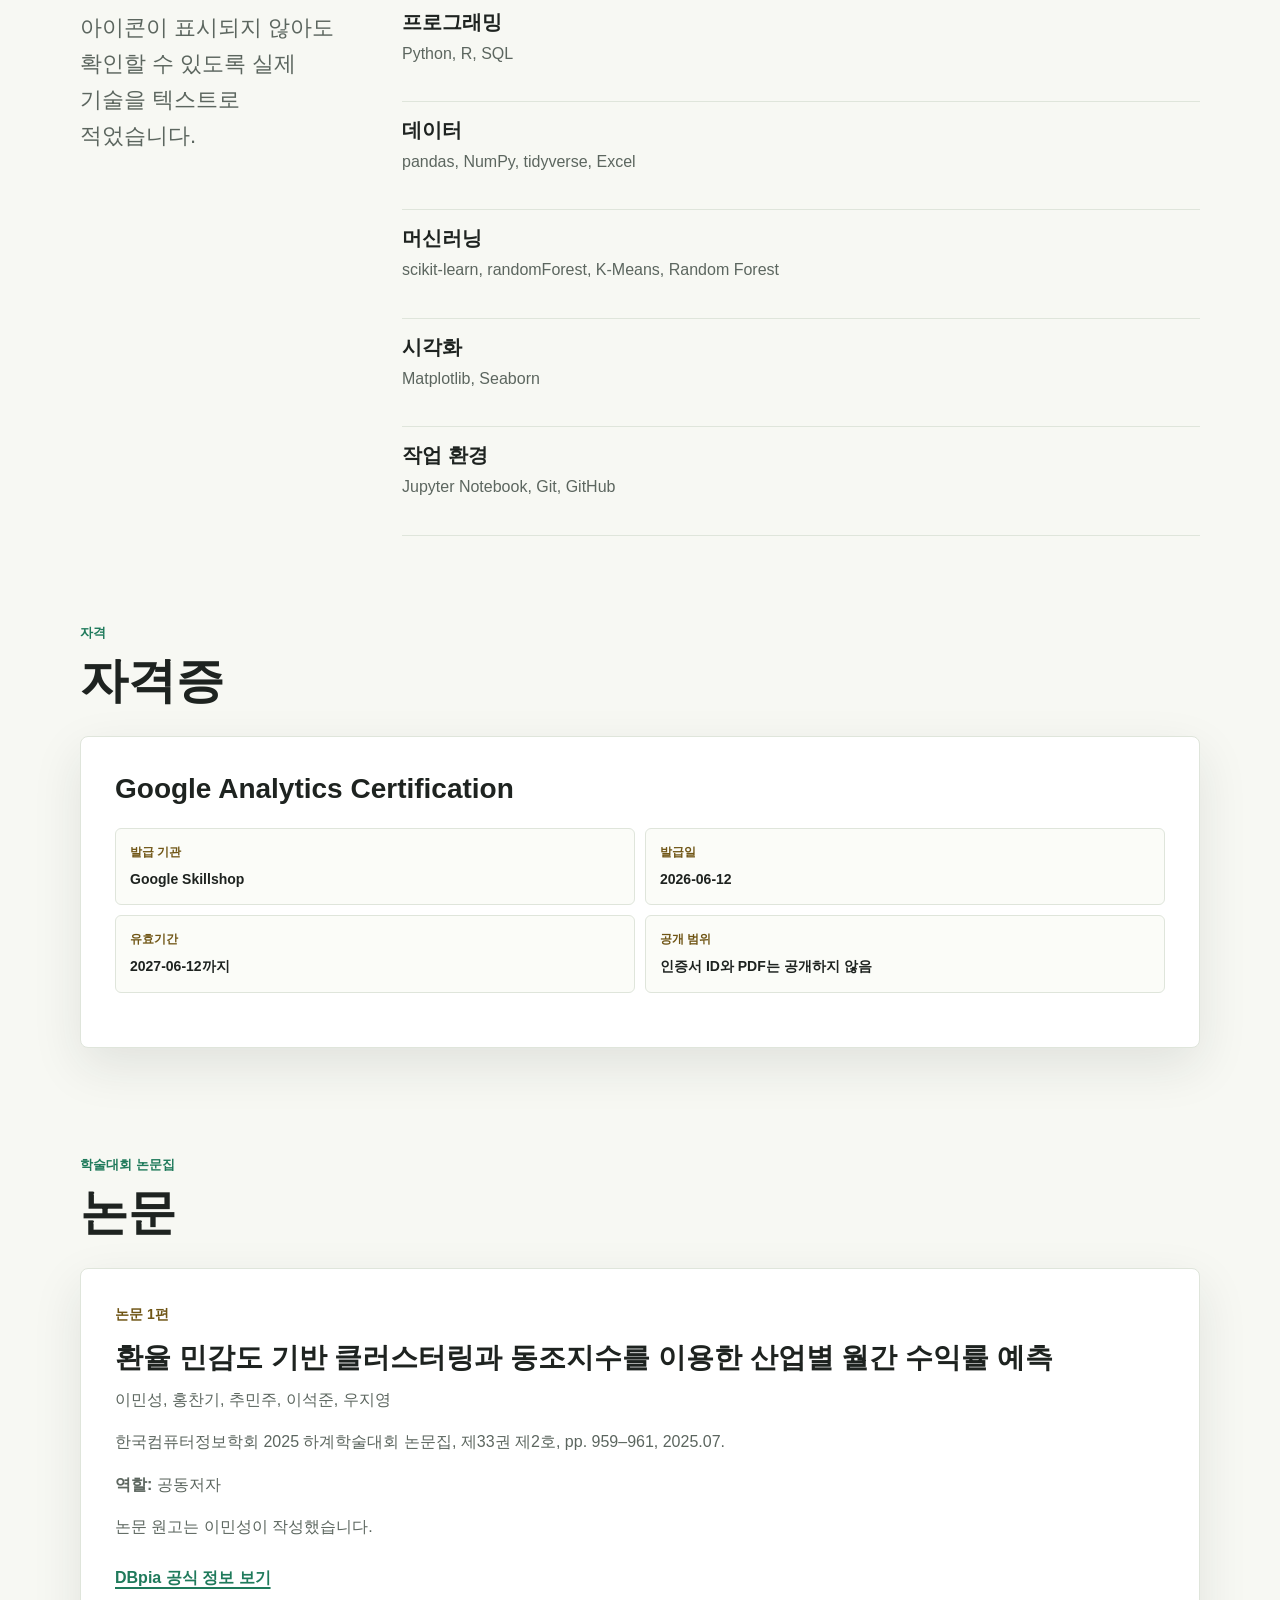
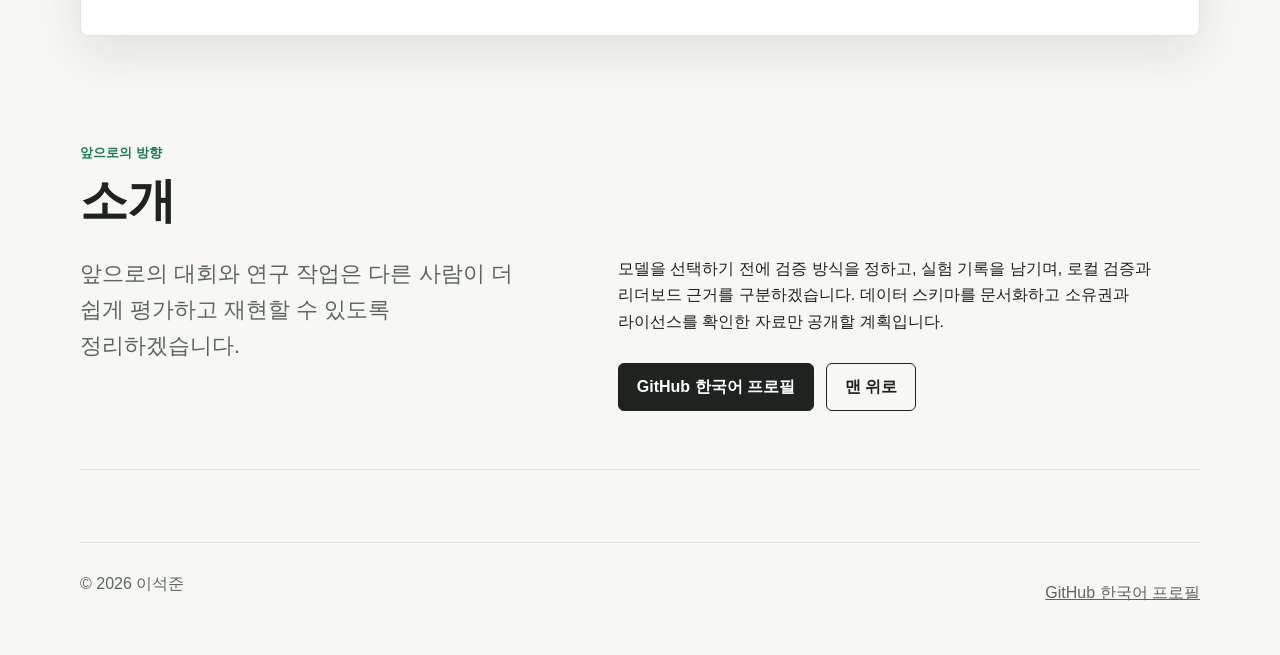
==== commit dc0aff8c: "fix: set English root page and remove outdated author labels" ====
--- a/ko/index.html
+++ b/ko/index.html
@@ -4,6 +4,7 @@
     <meta charset="utf-8">
     <meta name="viewport" content="width=device-width, initial-scale=1">
     <meta name="description" content="이석준의 데이터 분석·머신러닝·시계열 프로젝트, DACON 대회 기록, 논문을 정리한 포트폴리오입니다.">
+    <meta property="og:locale" content="ko_KR">
     <title>이석준 | AI &amp; 빅데이터 포트폴리오</title>
     <link rel="canonical" href="https://jun5007.github.io/ko/">
     <link rel="alternate" hreflang="en" href="https://jun5007.github.io/">
@@ -145,8 +146,8 @@
               <strong>수업에서 배운 K-Means와 Random Forest를 금융 데이터에 적용</strong>
             </div>
             <div>
-              <span>논문 역할</span>
-              <strong>Co-author · 논문 원고는 이민성이 작성</strong>
+              <span>역할</span>
+              <strong>공동저자 · 논문 원고는 이민성이 작성</strong>
             </div>
           </div>
           <ul class="project-points">
@@ -361,7 +362,7 @@
           <h3>환율 민감도 기반 클러스터링과 동조지수를 이용한 산업별 월간 수익률 예측</h3>
           <p>이민성, 홍찬기, 추민주, 이석준, 우지영</p>
           <p>한국컴퓨터정보학회 2025 하계학술대회 논문집, 제33권 제2호, pp. 959–961, 2025.07.</p>
-          <p><strong>이석준의 역할:</strong> Co-author</p>
+          <p><strong>역할:</strong> 공동저자</p>
           <p>논문 원고는 이민성이 작성했습니다.</p>
           <a class="text-link" href="https://www.dbpia.co.kr/journal/articleDetail?nodeId=NODE12337990">DBpia 공식 정보 보기</a>
         </article>
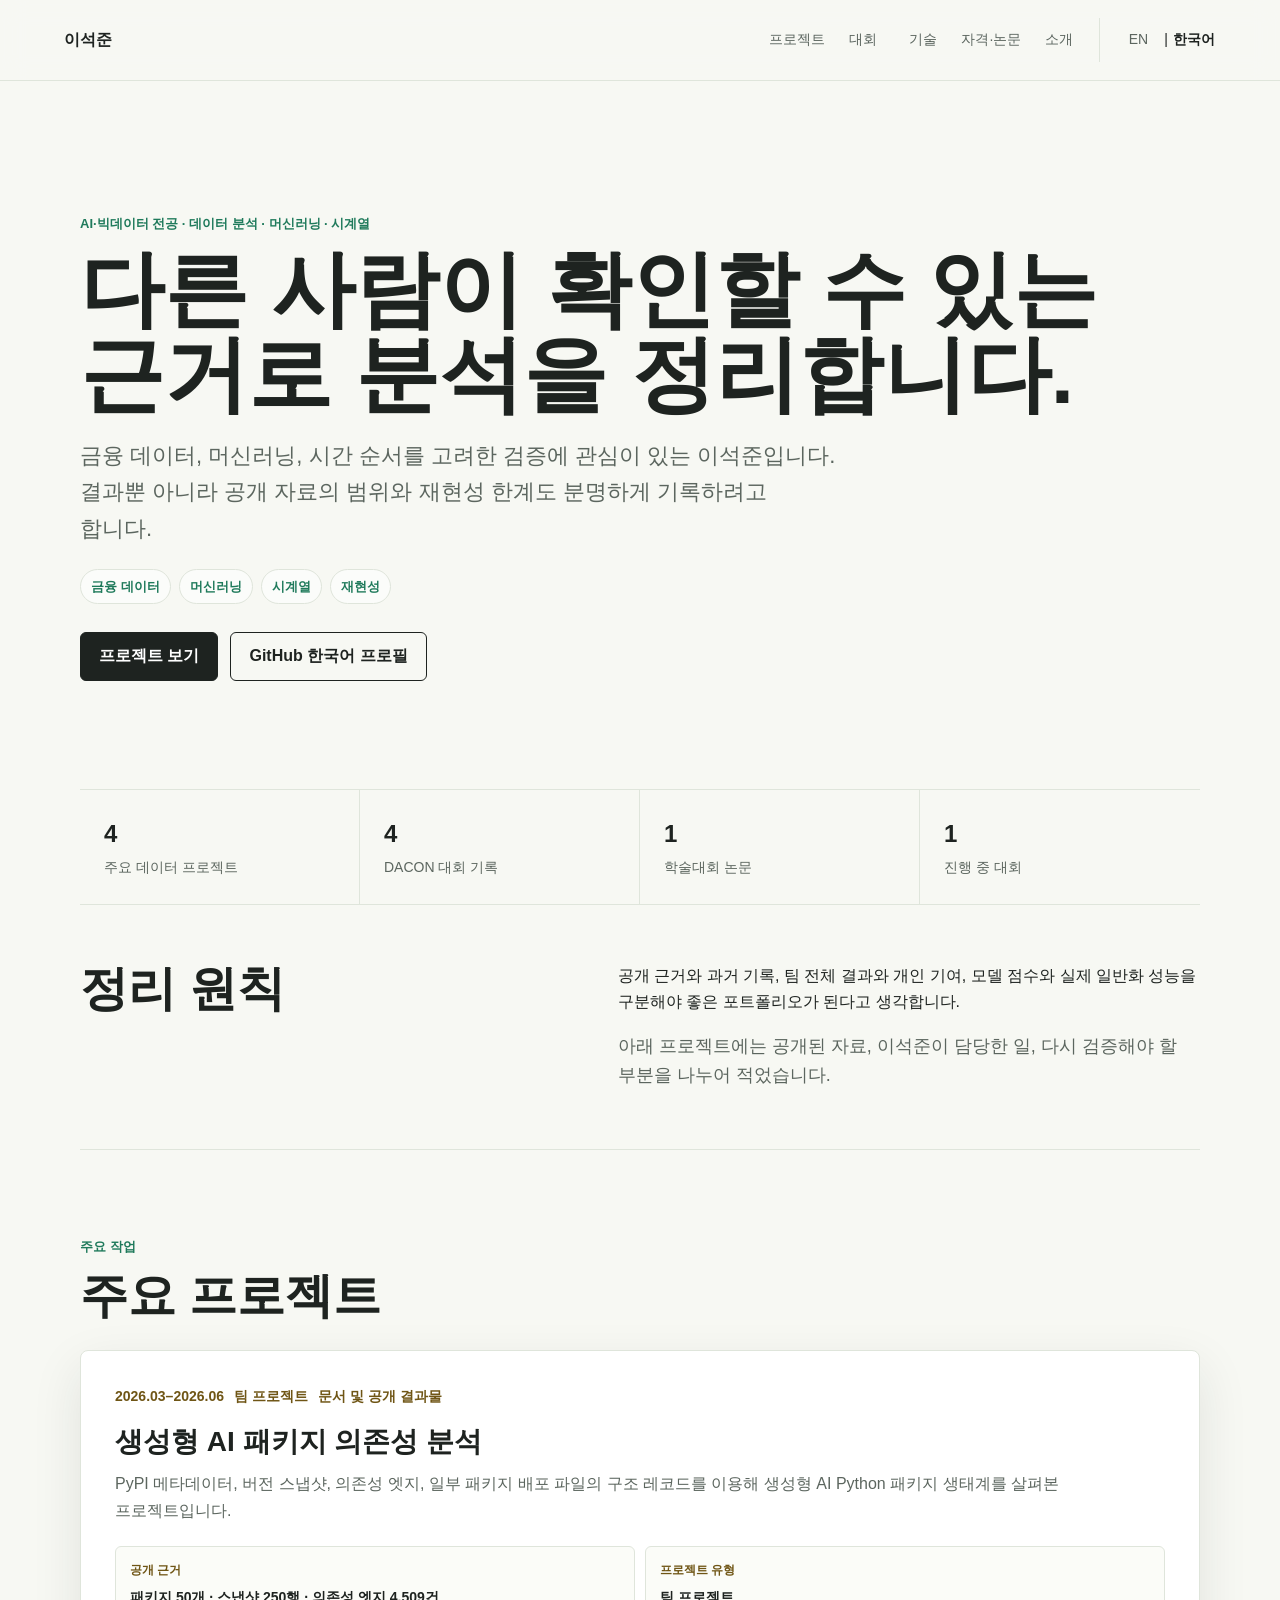
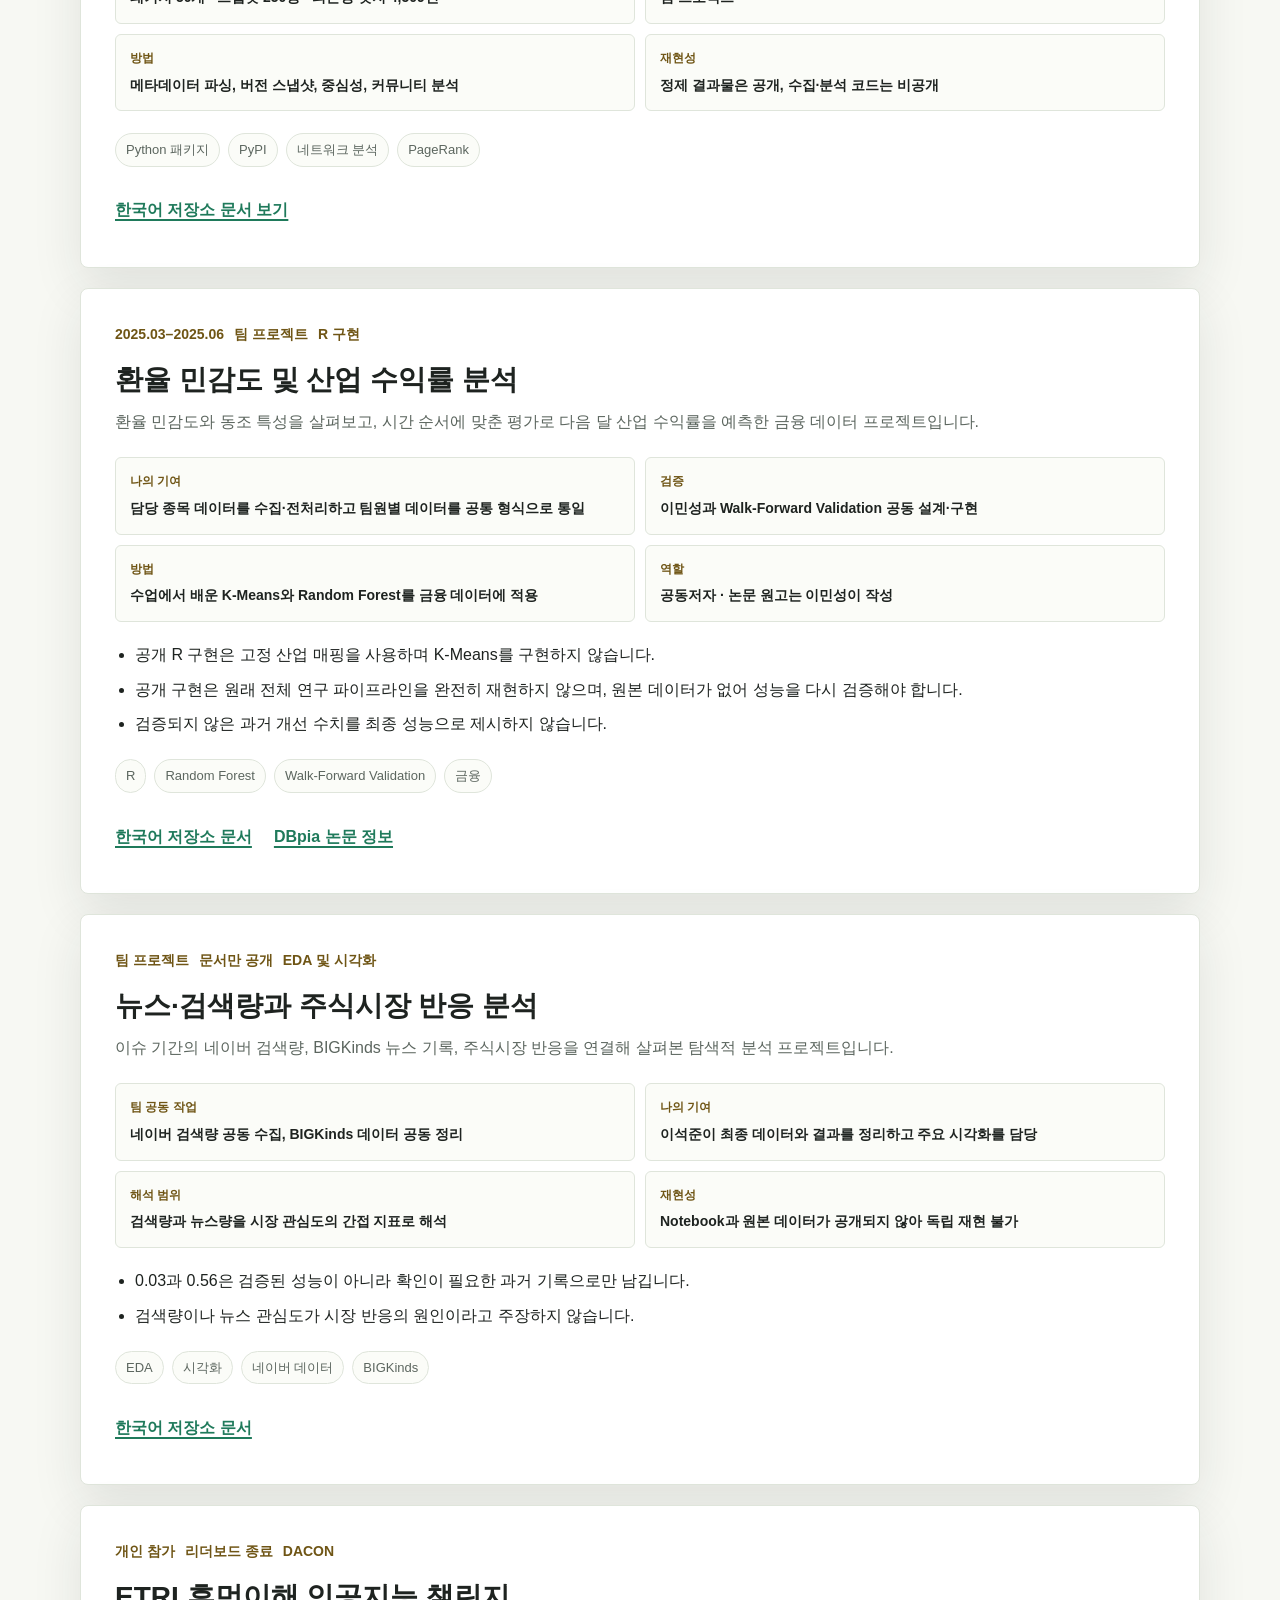
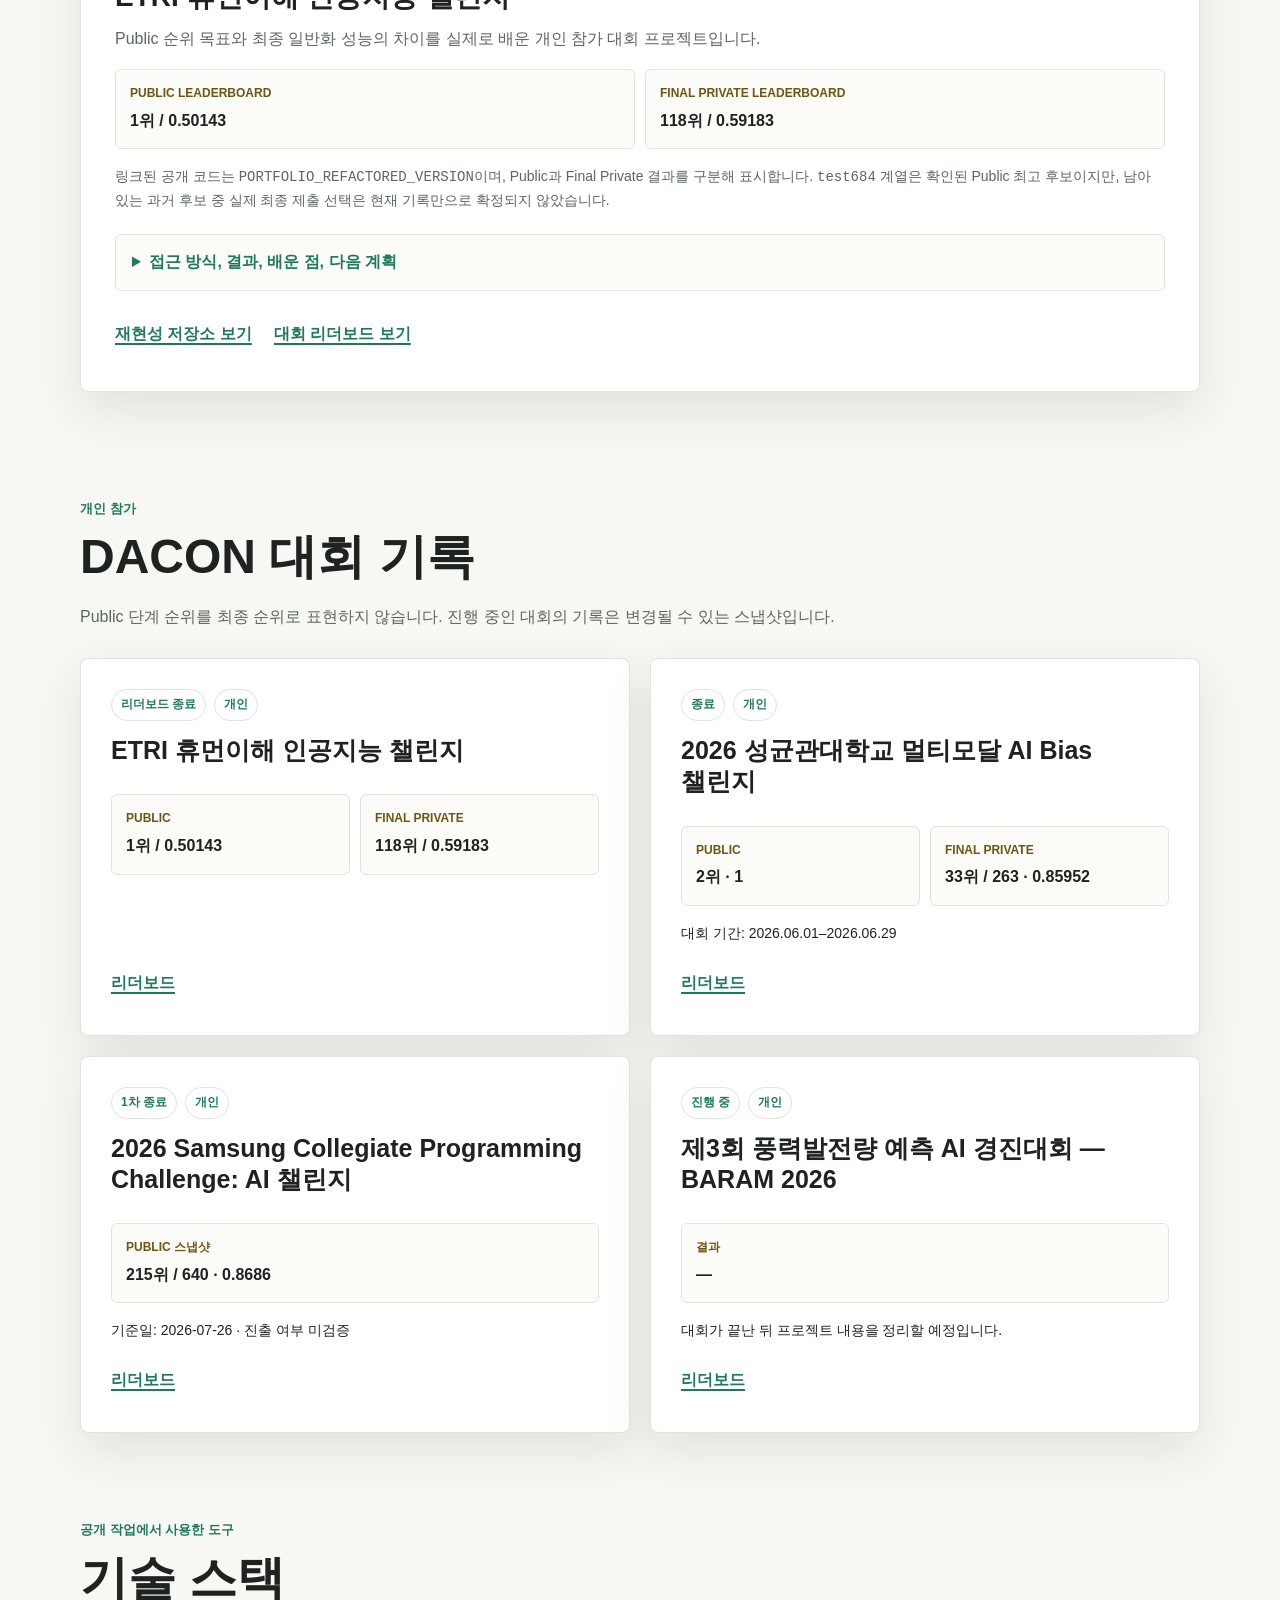
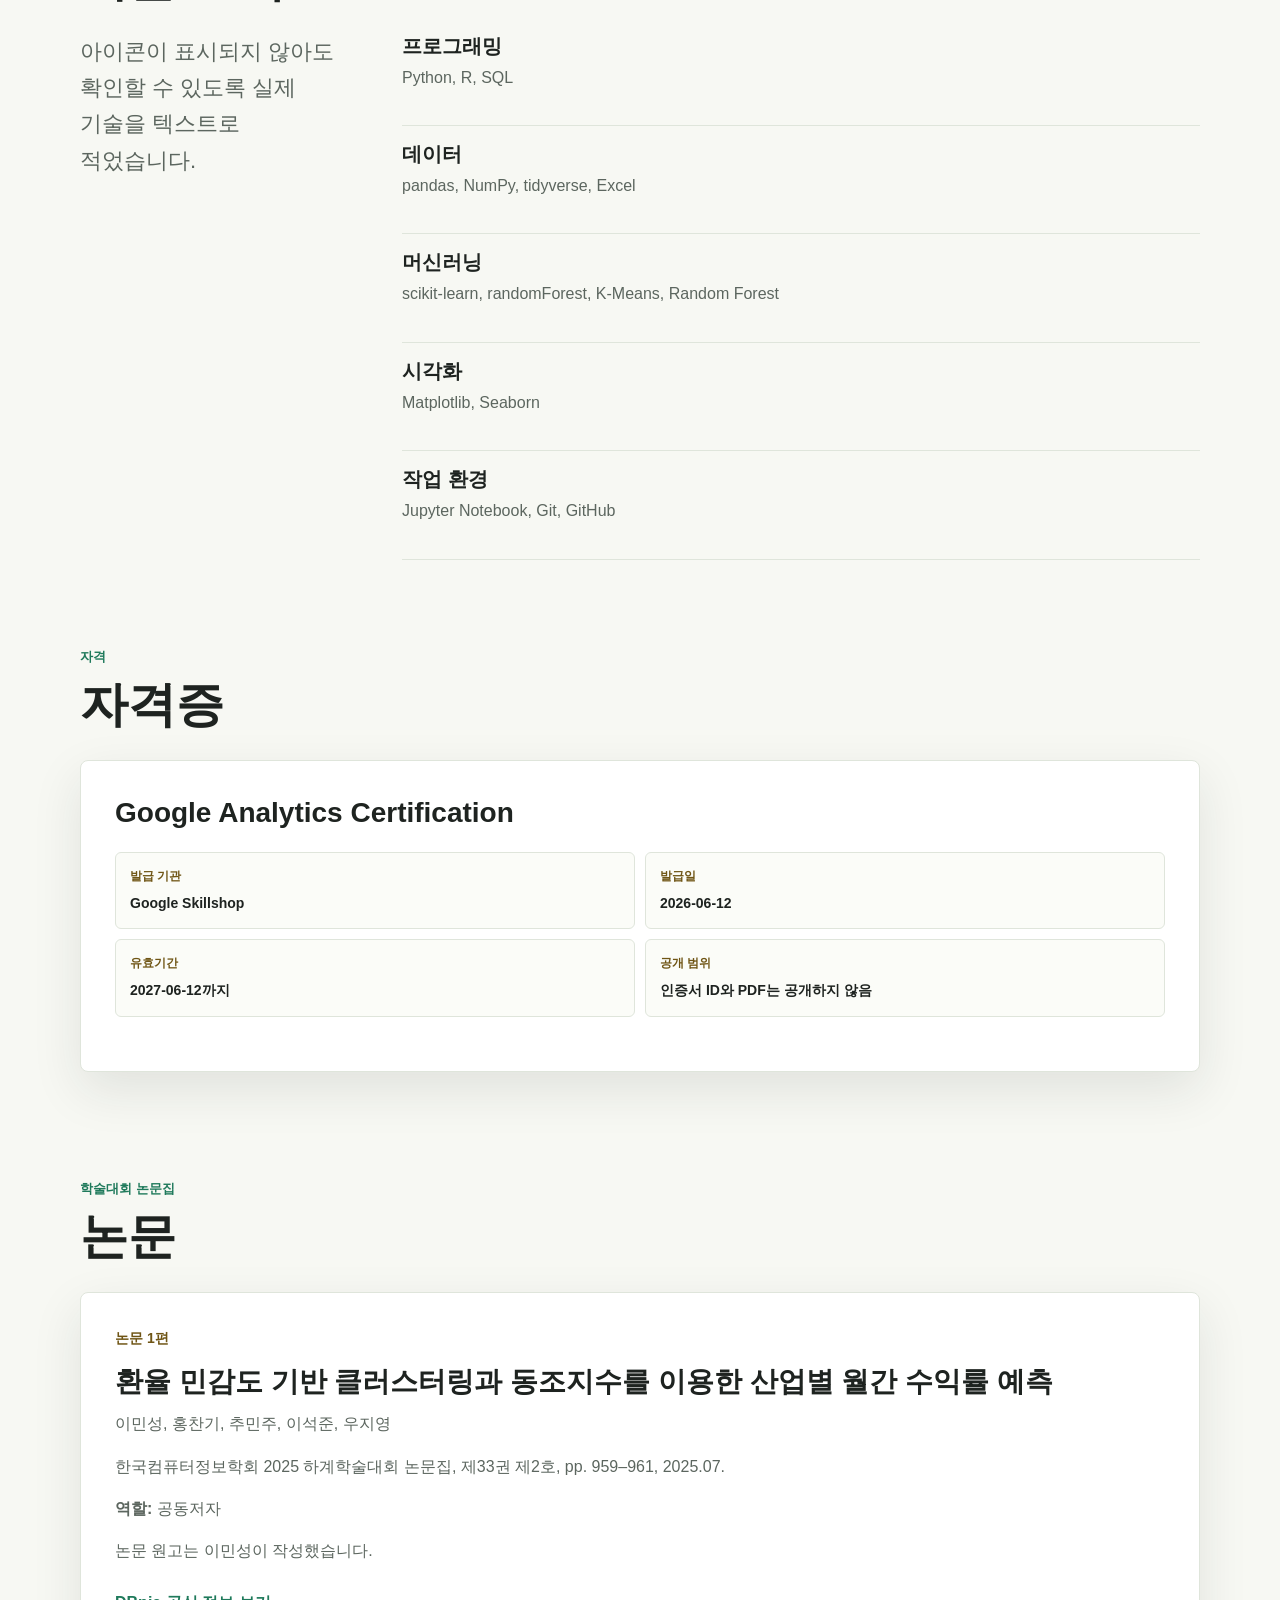
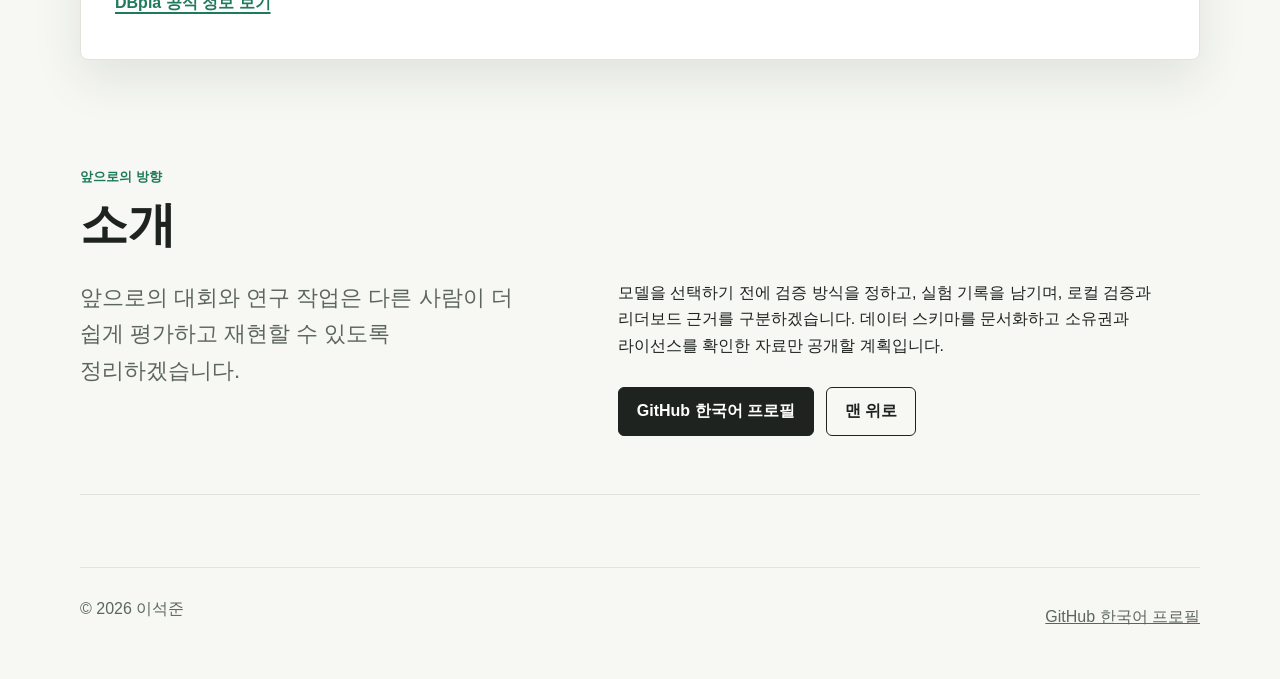
==== commit ab4b6fb4: "feat: link published ETRI project" ====
--- a/ko/index.html
+++ b/ko/index.html
@@ -219,7 +219,9 @@
             <li><span>Final Private Leaderboard</span><strong>118위 / 0.59183</strong></li>
           </ul>
           <p class="result-source">
-            링크된 공개 코드는 포트폴리오용 리팩터링 버전이며, Public과 Final Private 결과를 구분해 표시합니다.
+            링크된 공개 코드는 <code>PORTFOLIO_REFACTORED_VERSION</code>이며, Public과 Final Private
+            결과를 구분해 표시합니다. <code>test684</code> 계열은 확인된 Public 최고 후보이지만,
+            남아 있는 과거 후보 중 실제 최종 제출 선택은 현재 기록만으로 확정되지 않았습니다.
           </p>
           <details class="retrospective">
             <summary>접근 방식, 결과, 배운 점, 다음 계획</summary>
@@ -229,7 +231,8 @@
                 Public Leaderboard 순위가 교과목 성적에 반영되었기 때문에 초기에는 Public 점수를 높이는 것을
                 우선 목표로 두었습니다. 여러 모델과 전처리 방식을 실험해 Public 1위를 기록한 뒤, Private에서도
                 일반화되도록 모델과 검증 방식을 조정했습니다. 이 과정에서 Public 순위가 3위와 5위로 내려가기도
-                했지만 최종 제출 모델은 다시 Public 1위를 기록했습니다.
+                했고 이후 후보가 다시 Public 1위를 기록했습니다. 다만 공개된 자료만으로 정확한 최종 제출
+                파일을 독립적으로 확인할 수는 없습니다.
               </p>
               <h4>잘된 점과 아쉬웠던 점</h4>
               <p>
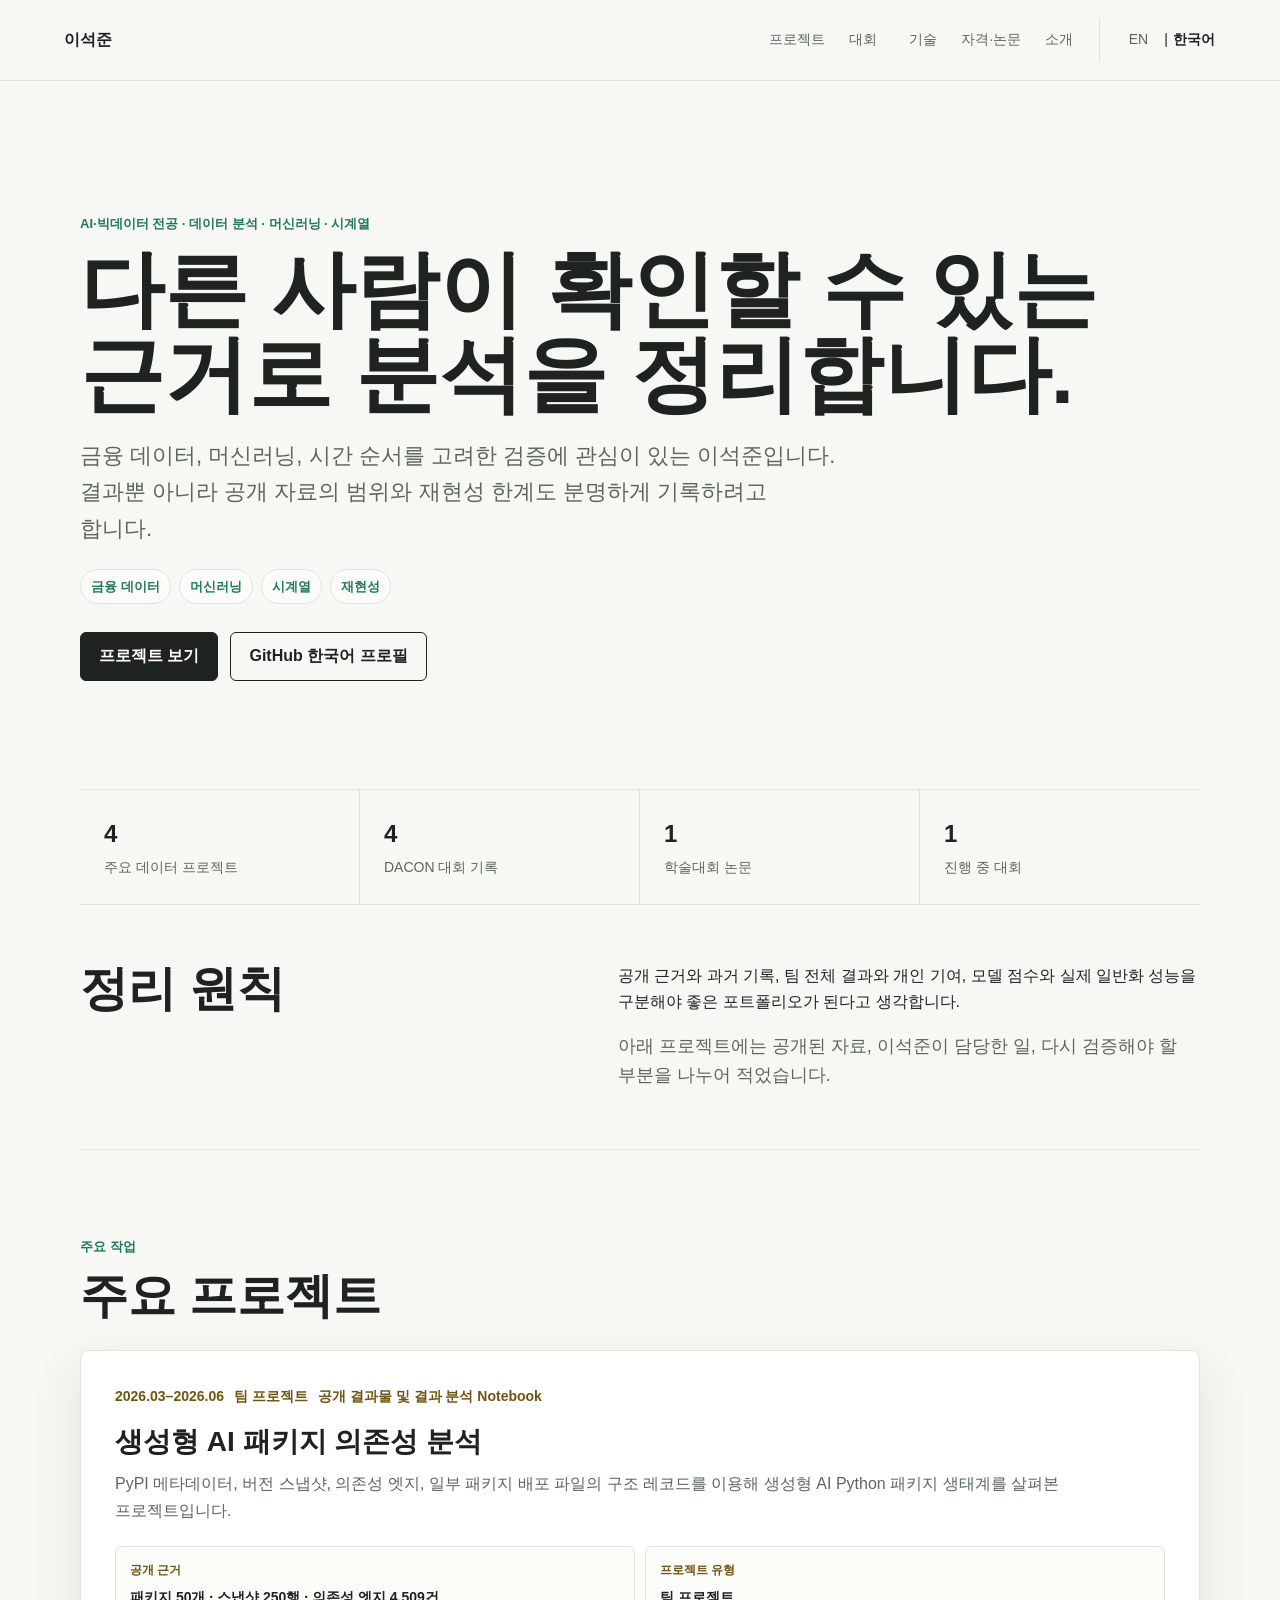
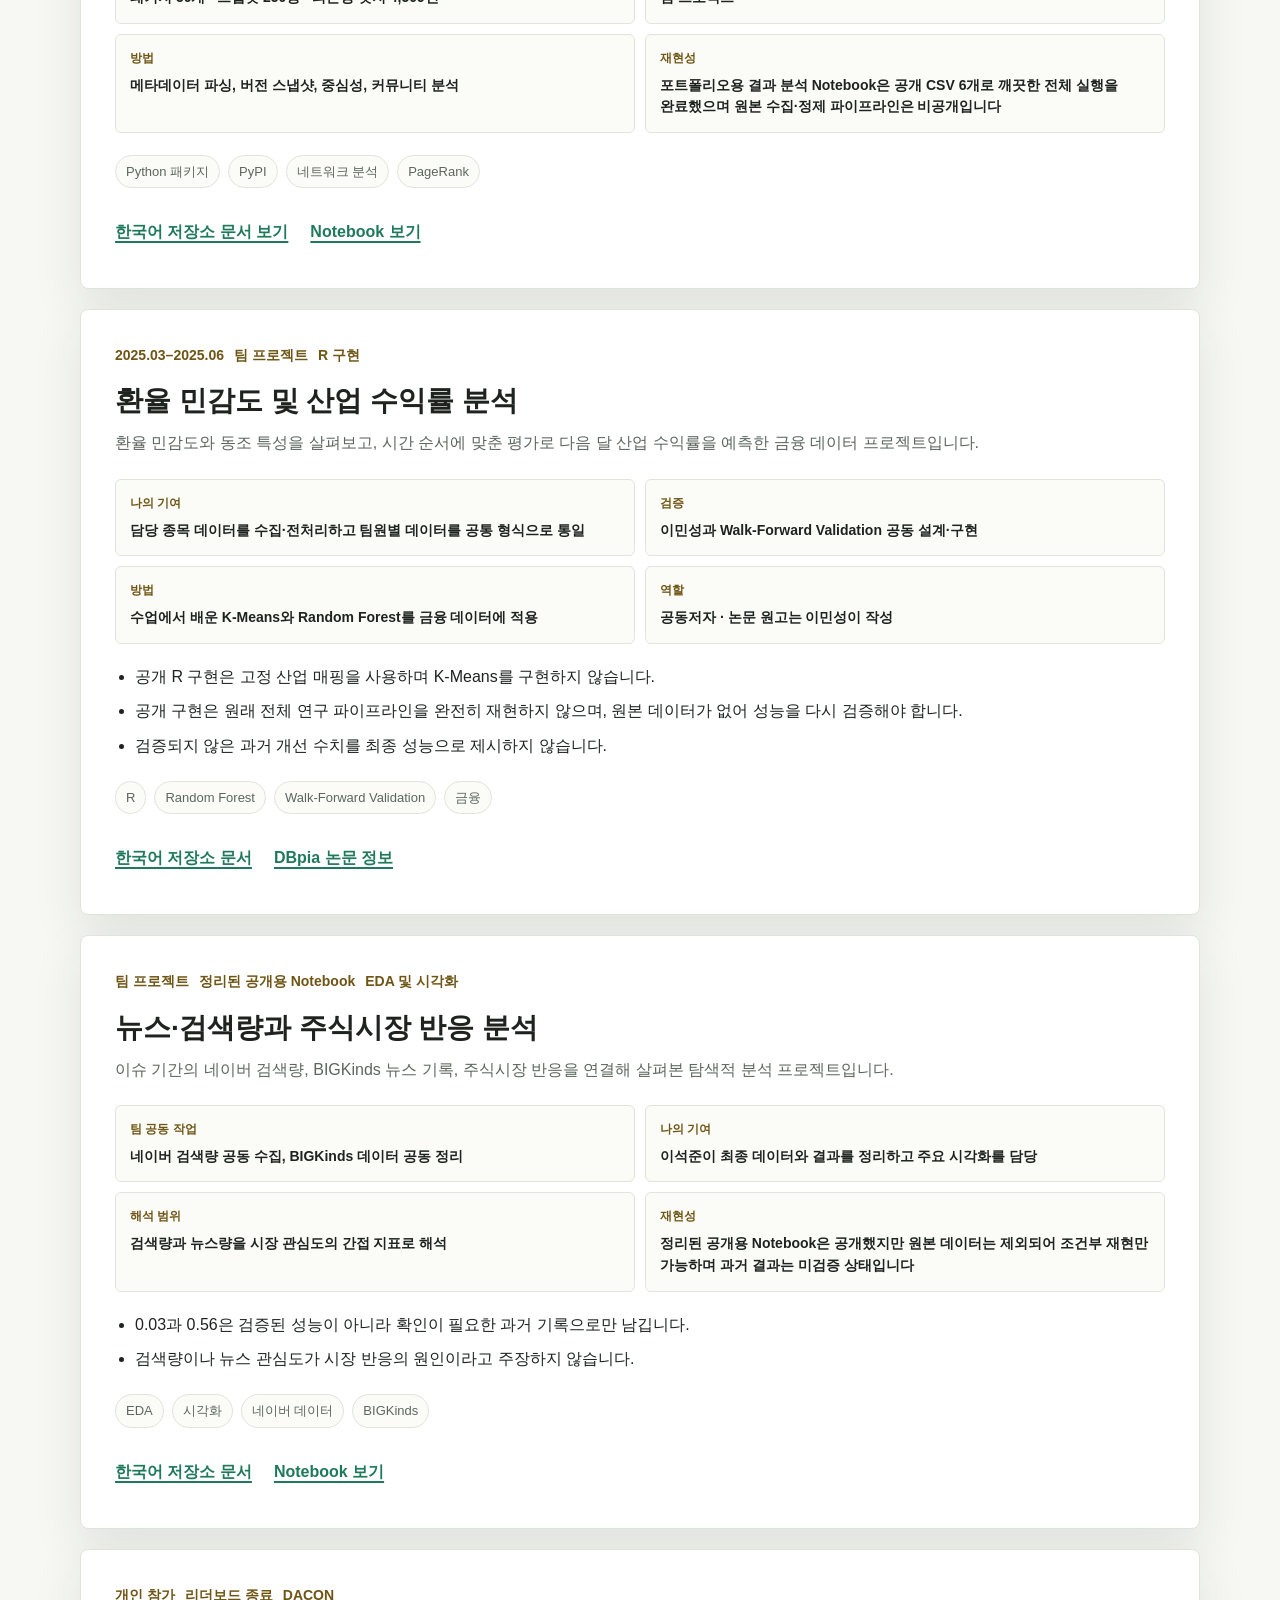
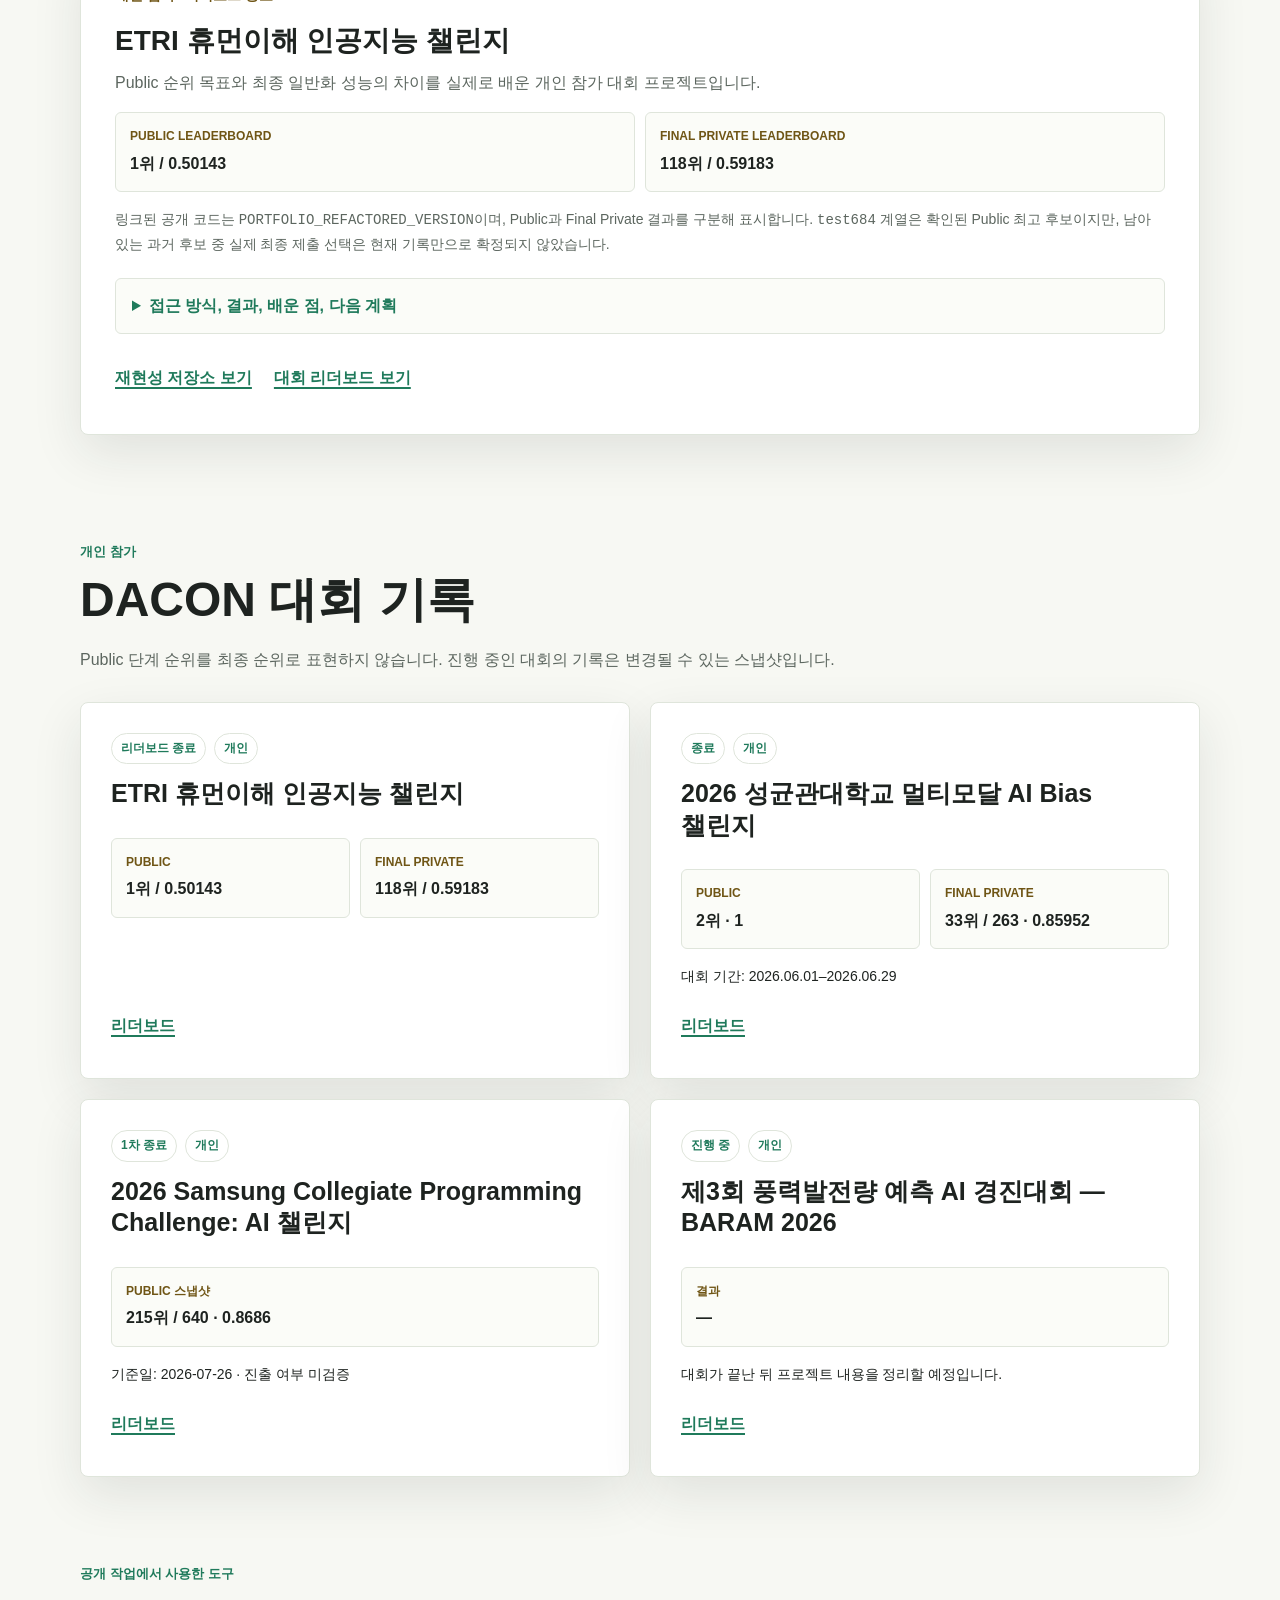
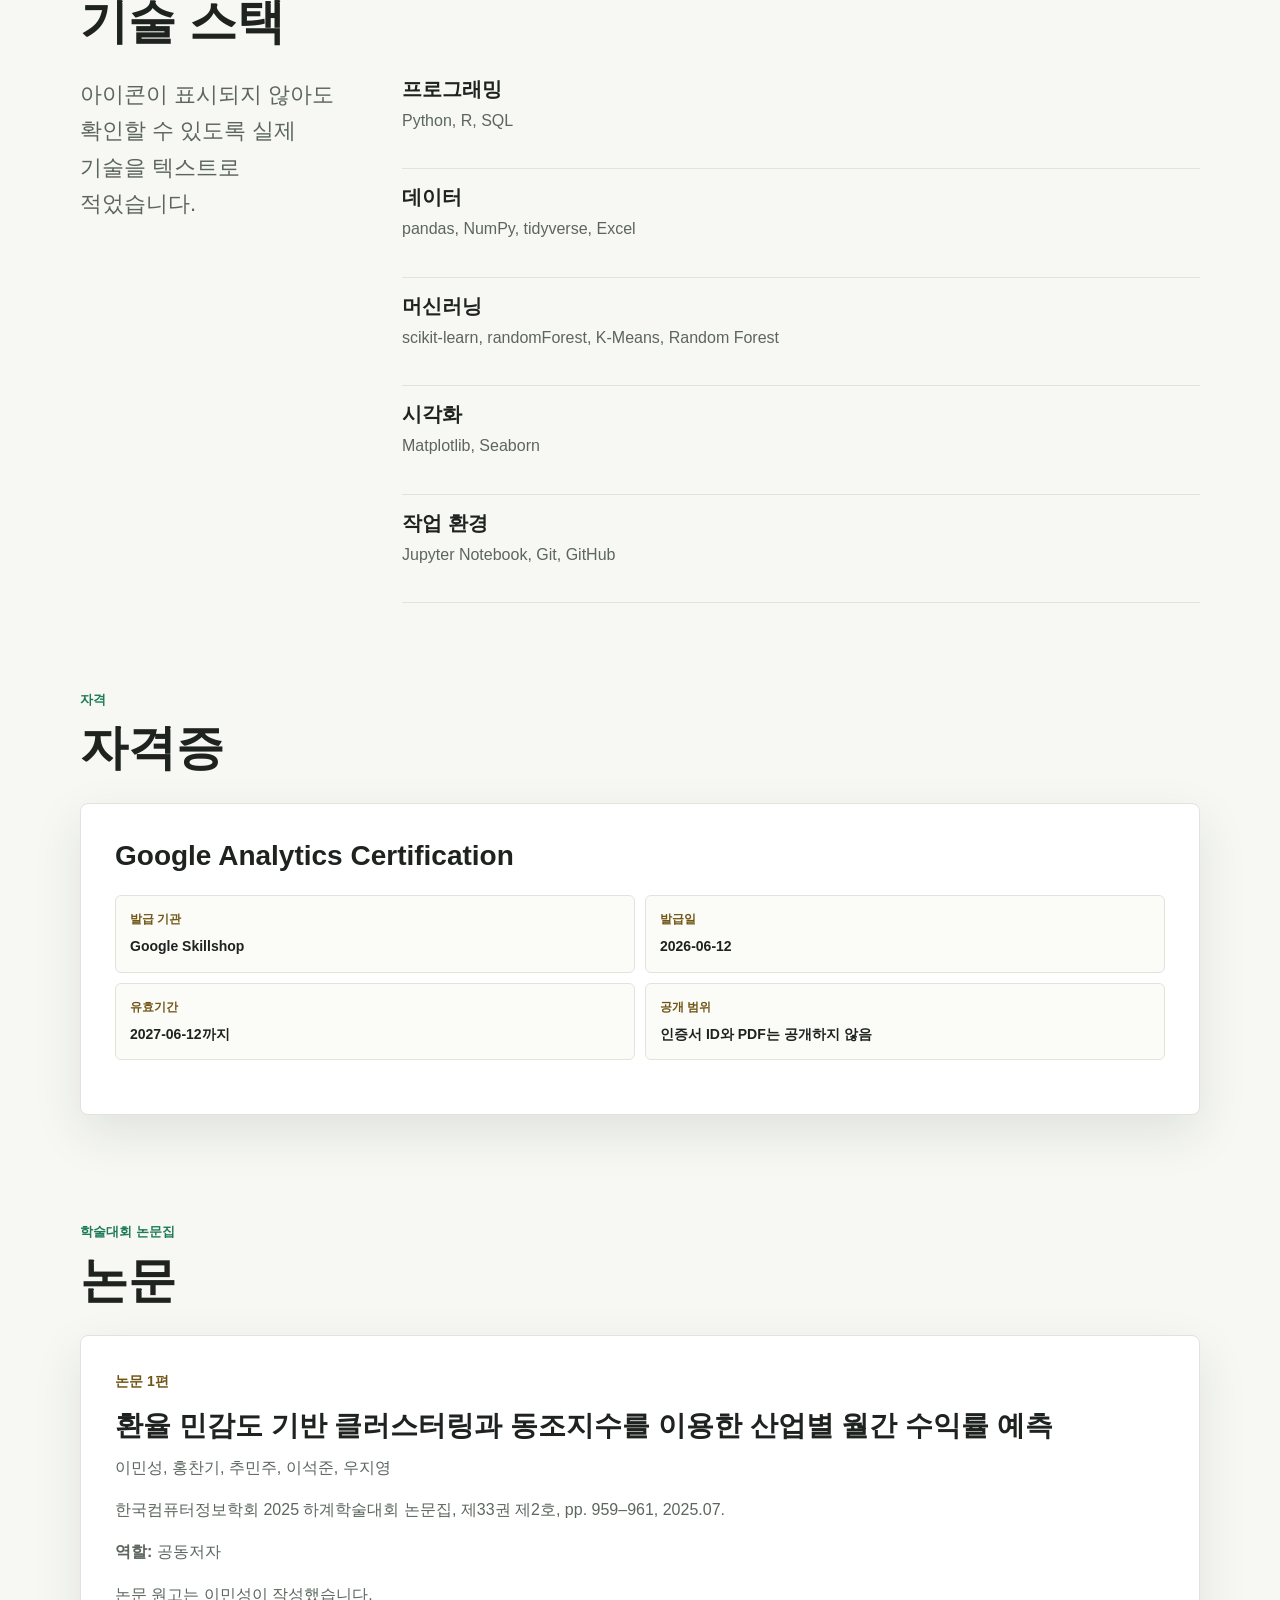
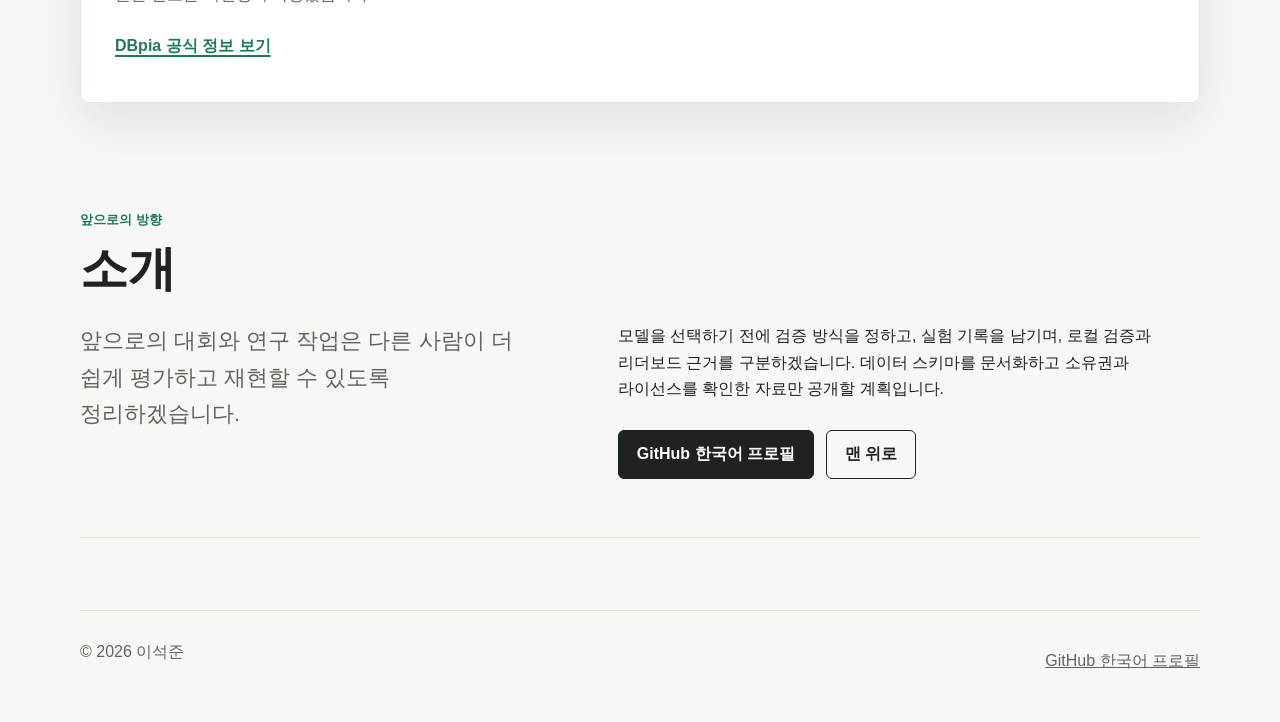
==== commit 64f2cc61: "feat: link published project notebooks" ====
--- a/ko/index.html
+++ b/ko/index.html
@@ -88,7 +88,7 @@
           <div class="project-meta">
             <span>2026.03–2026.06</span>
             <span>팀 프로젝트</span>
-            <span>문서 및 공개 결과물</span>
+            <span>공개 결과물 및 결과 분석 Notebook</span>
           </div>
           <h3>생성형 AI 패키지 의존성 분석</h3>
           <p>
@@ -110,7 +110,7 @@
             </div>
             <div>
               <span>재현성</span>
-              <strong>정제 결과물은 공개, 수집·분석 코드는 비공개</strong>
+              <strong>포트폴리오용 결과 분석 Notebook은 공개 CSV 6개로 깨끗한 전체 실행을 완료했으며 원본 수집·정제 파이프라인은 비공개입니다</strong>
             </div>
           </div>
           <div class="tags">
@@ -118,6 +118,7 @@
           </div>
           <div class="project-links">
             <a class="text-link" href="https://github.com/jun5007/genai-package-dependency-network/blob/main/README.ko.md">한국어 저장소 문서 보기</a>
+            <a class="text-link" href="https://github.com/jun5007/genai-package-dependency-network/blob/main/notebooks/01_public_results_analysis.ipynb">Notebook 보기</a>
           </div>
         </article>
 
@@ -167,7 +168,7 @@
         <article class="project-card">
           <div class="project-meta">
             <span>팀 프로젝트</span>
-            <span>문서만 공개</span>
+            <span>정리된 공개용 Notebook</span>
             <span>EDA 및 시각화</span>
           </div>
           <h3>뉴스·검색량과 주식시장 반응 분석</h3>
@@ -189,7 +190,7 @@
             </div>
             <div>
               <span>재현성</span>
-              <strong>Notebook과 원본 데이터가 공개되지 않아 독립 재현 불가</strong>
+              <strong>정리된 공개용 Notebook은 공개했지만 원본 데이터는 제외되어 조건부 재현만 가능하며 과거 결과는 미검증 상태입니다</strong>
             </div>
           </div>
           <ul class="project-points">
@@ -201,6 +202,7 @@
           </div>
           <div class="project-links">
             <a class="text-link" href="https://github.com/jun5007/issue-stock-eda/blob/main/README.ko.md">한국어 저장소 문서</a>
+            <a class="text-link" href="https://github.com/jun5007/issue-stock-eda/blob/main/notebooks/01_team_integrated_analysis.ipynb">Notebook 보기</a>
           </div>
         </article>
 
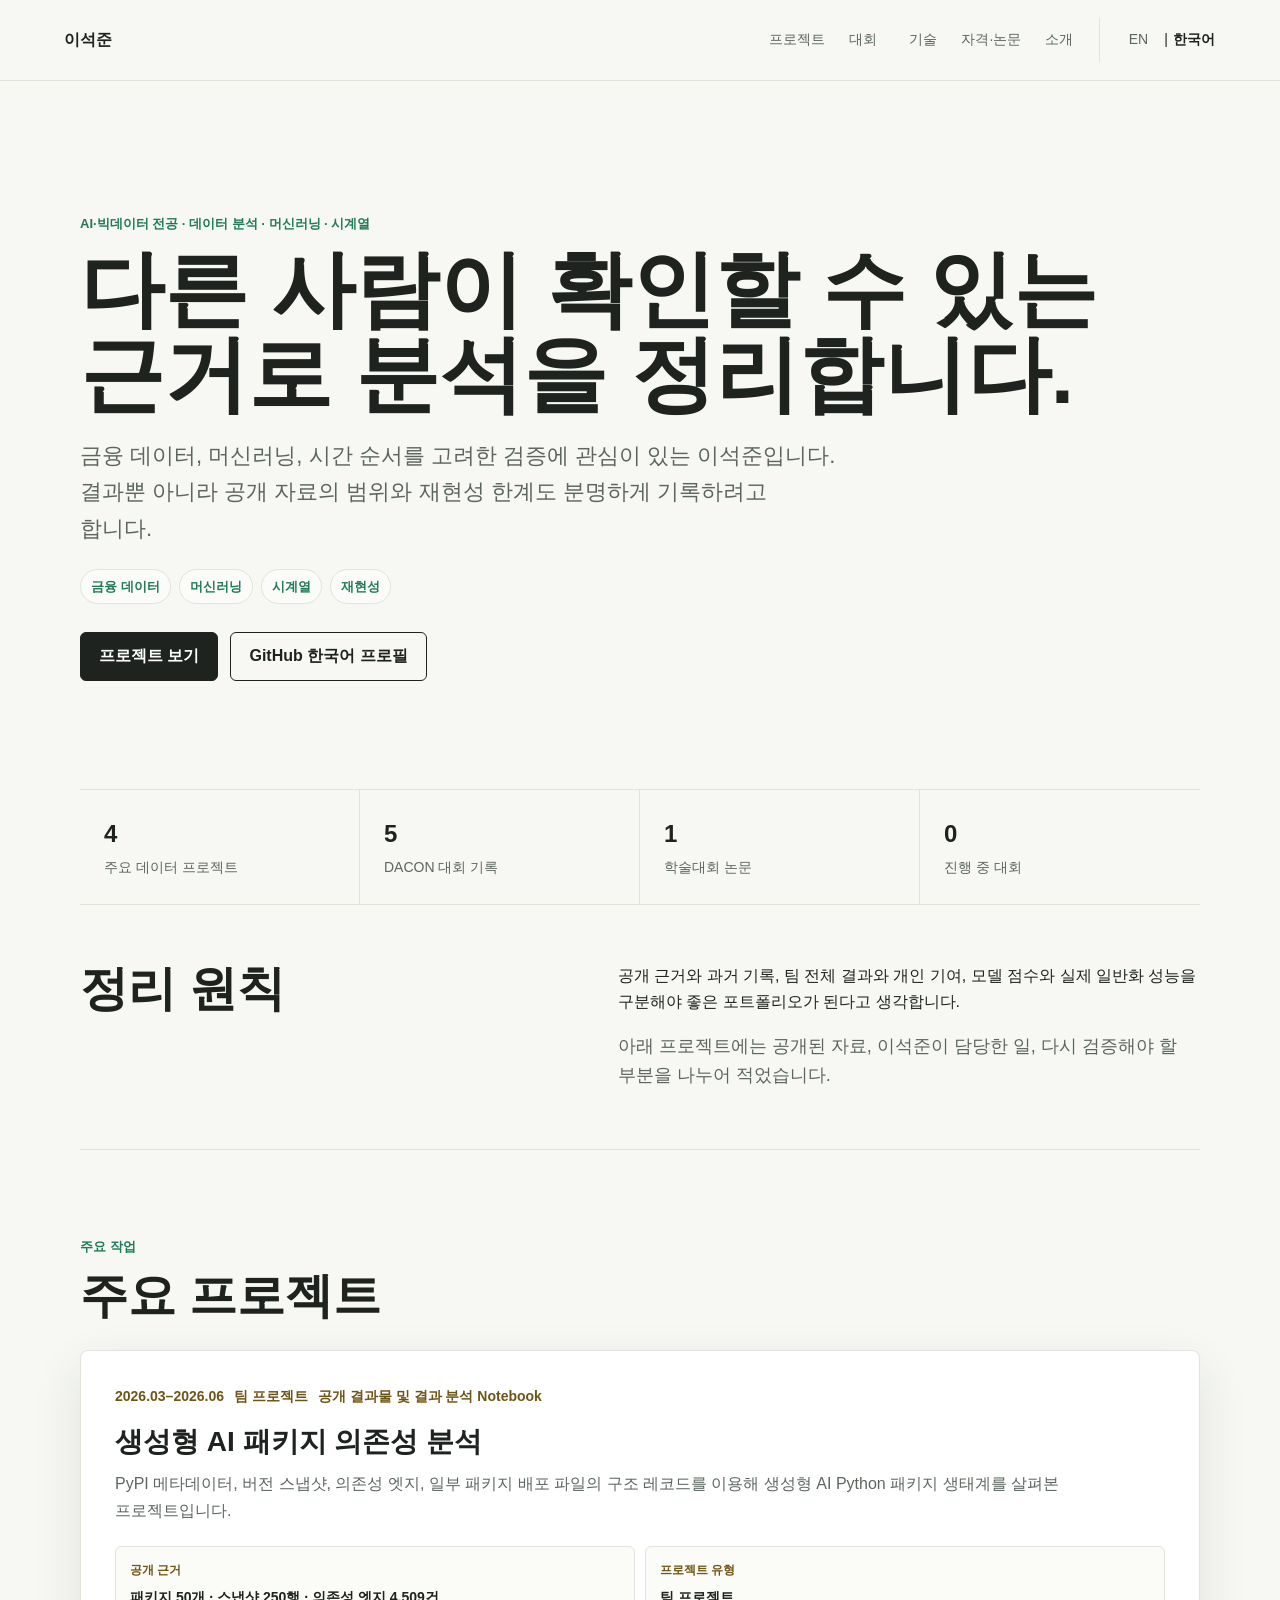
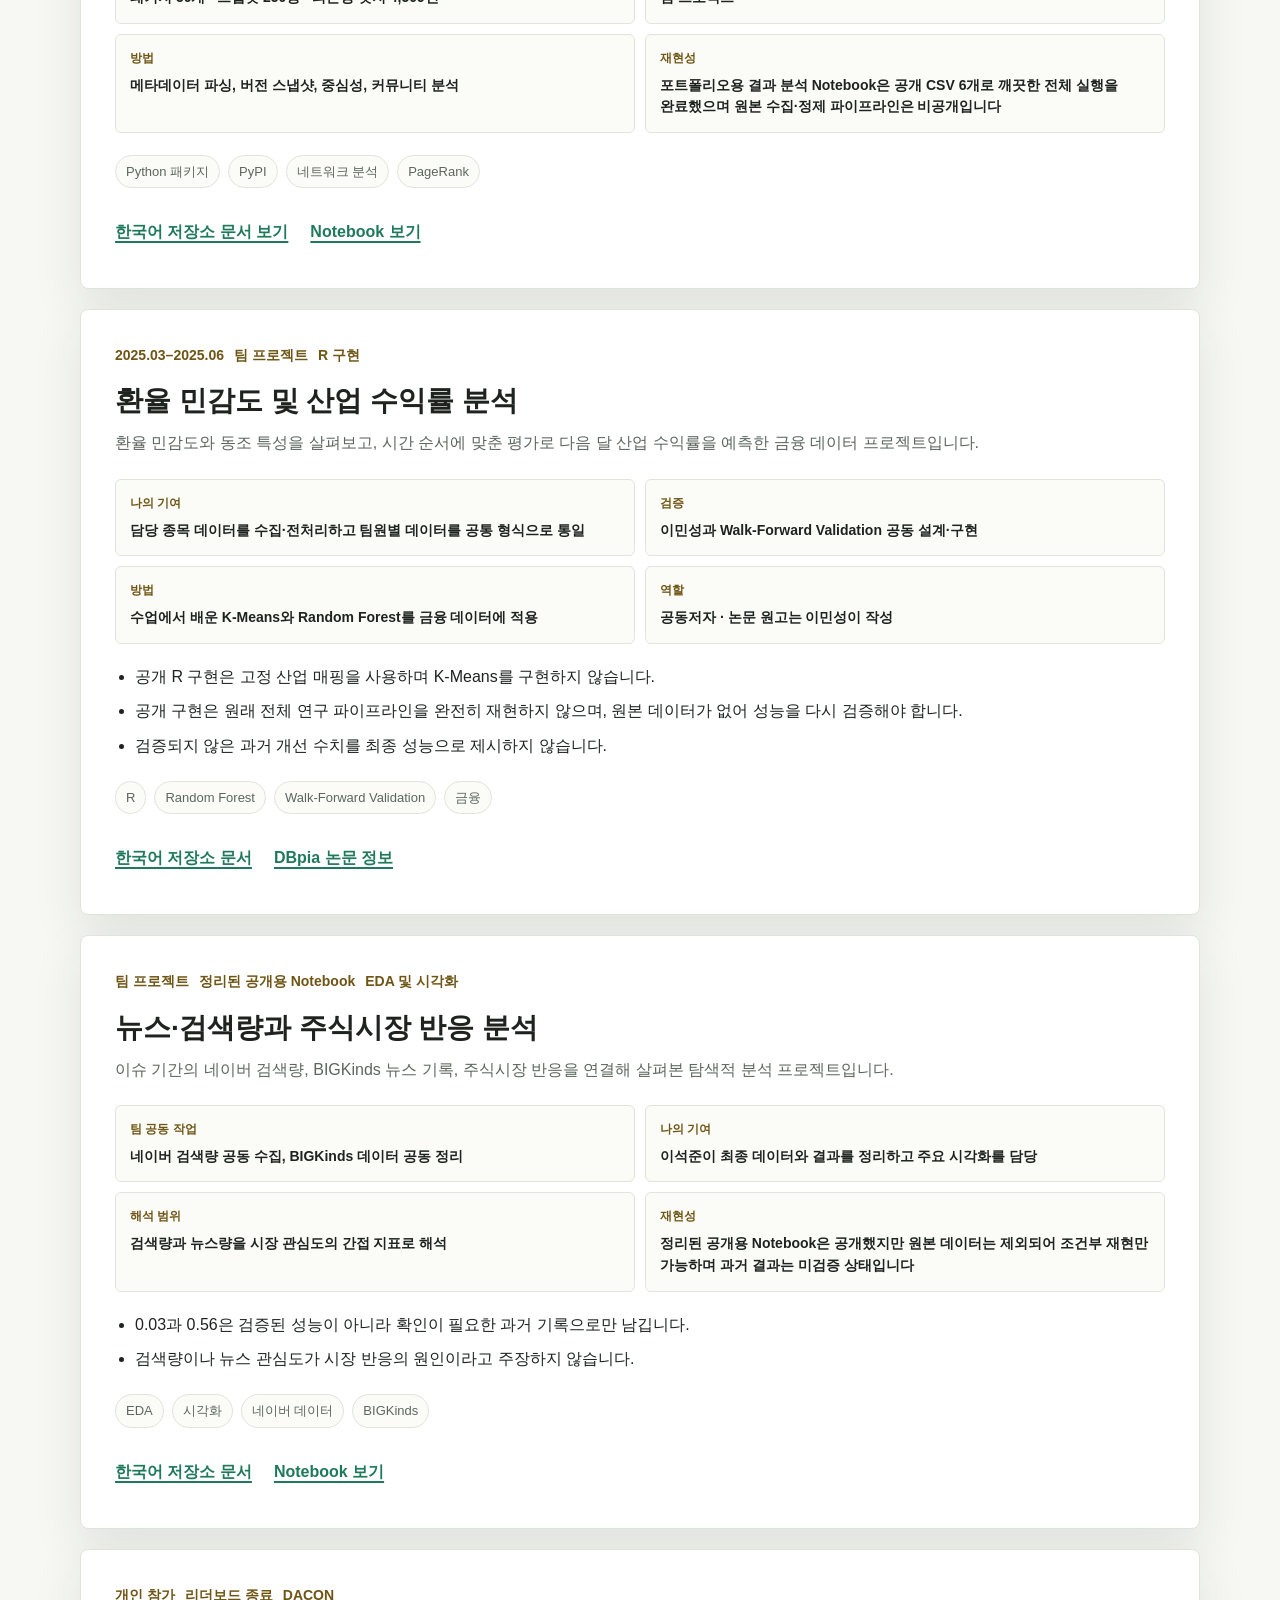
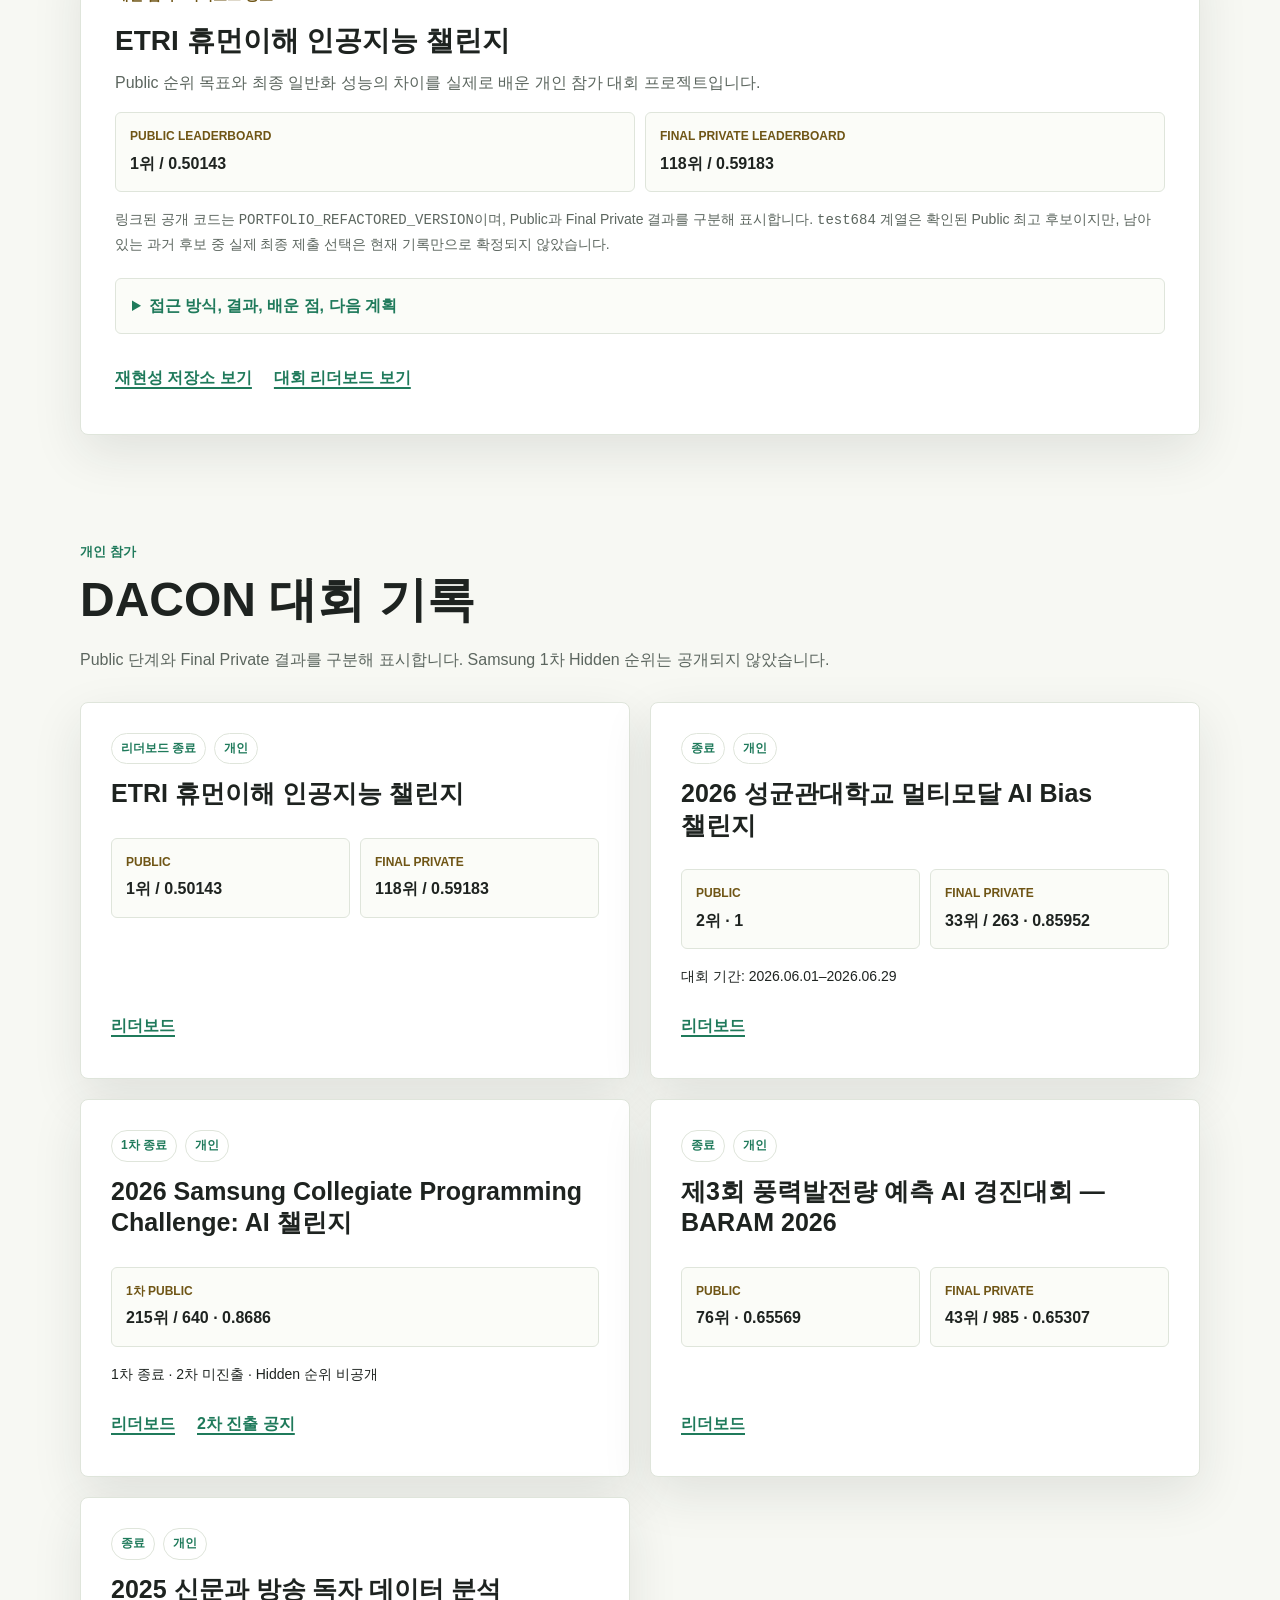
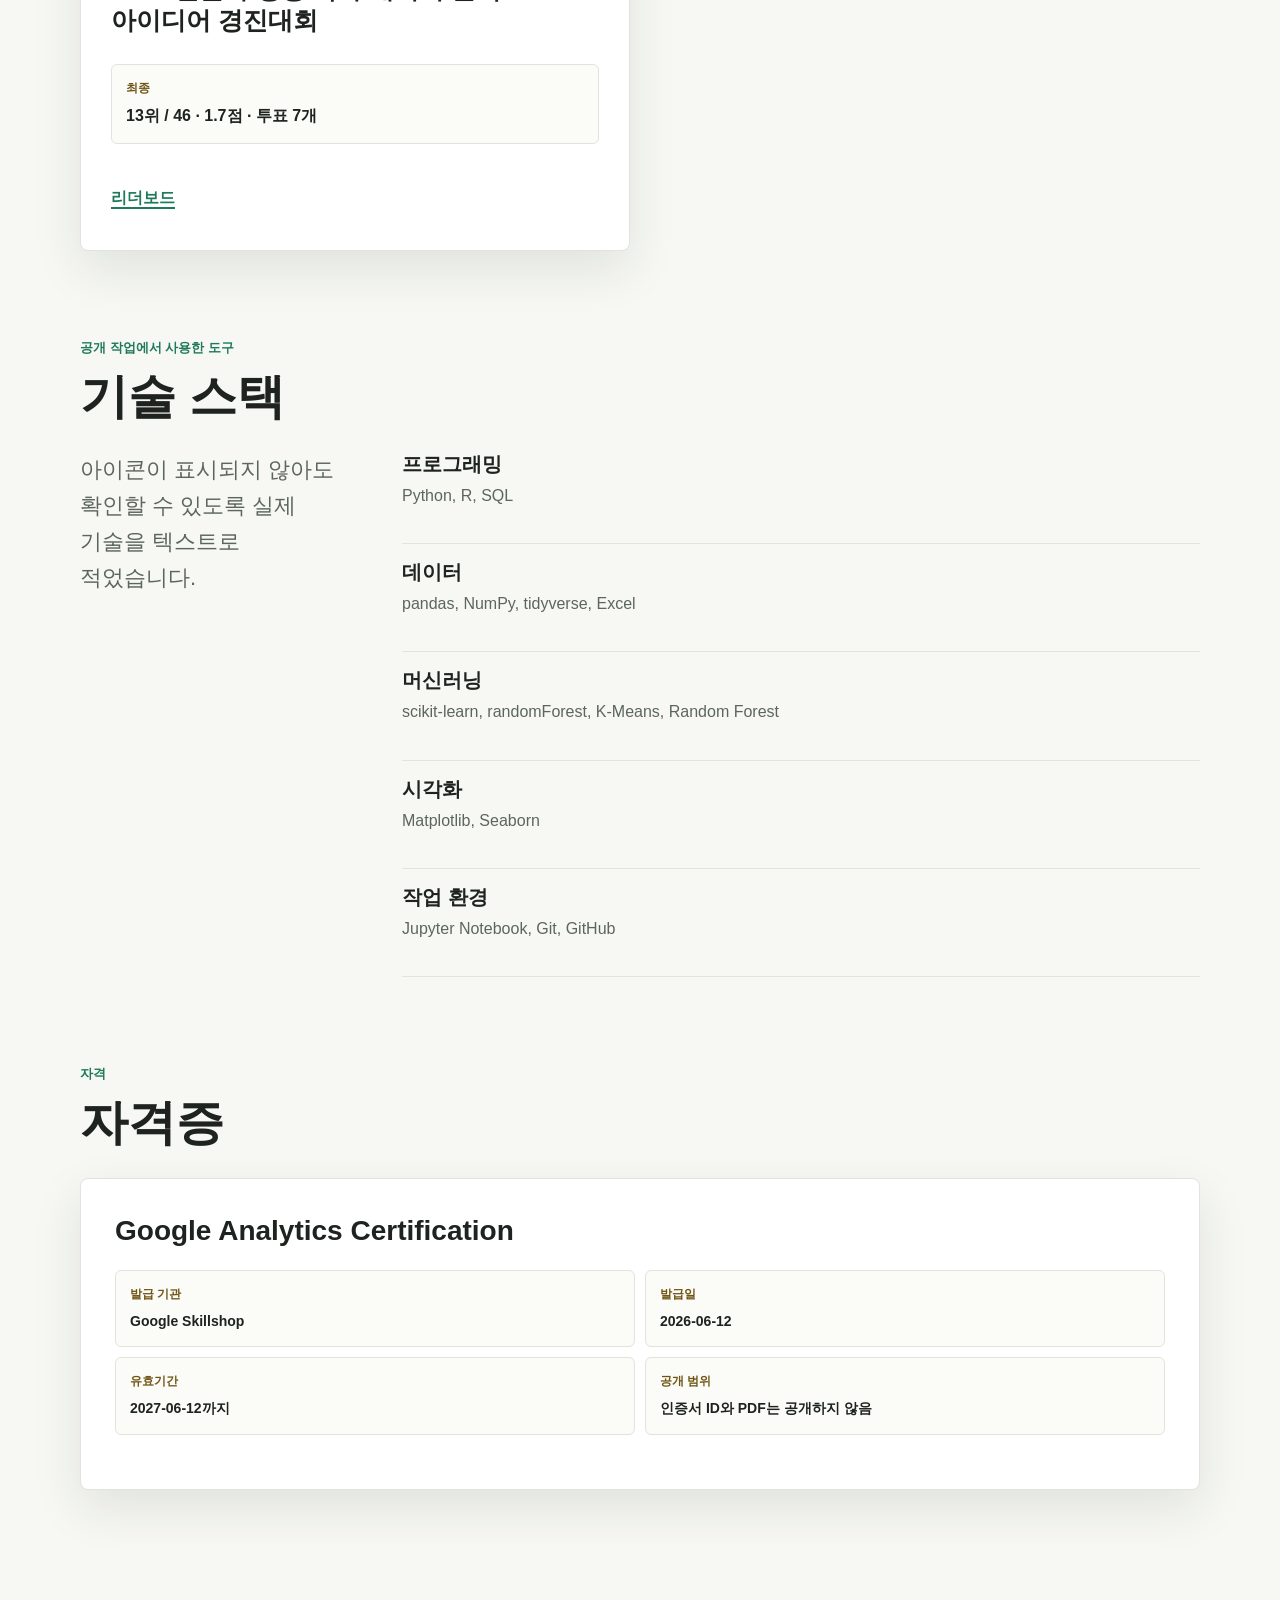
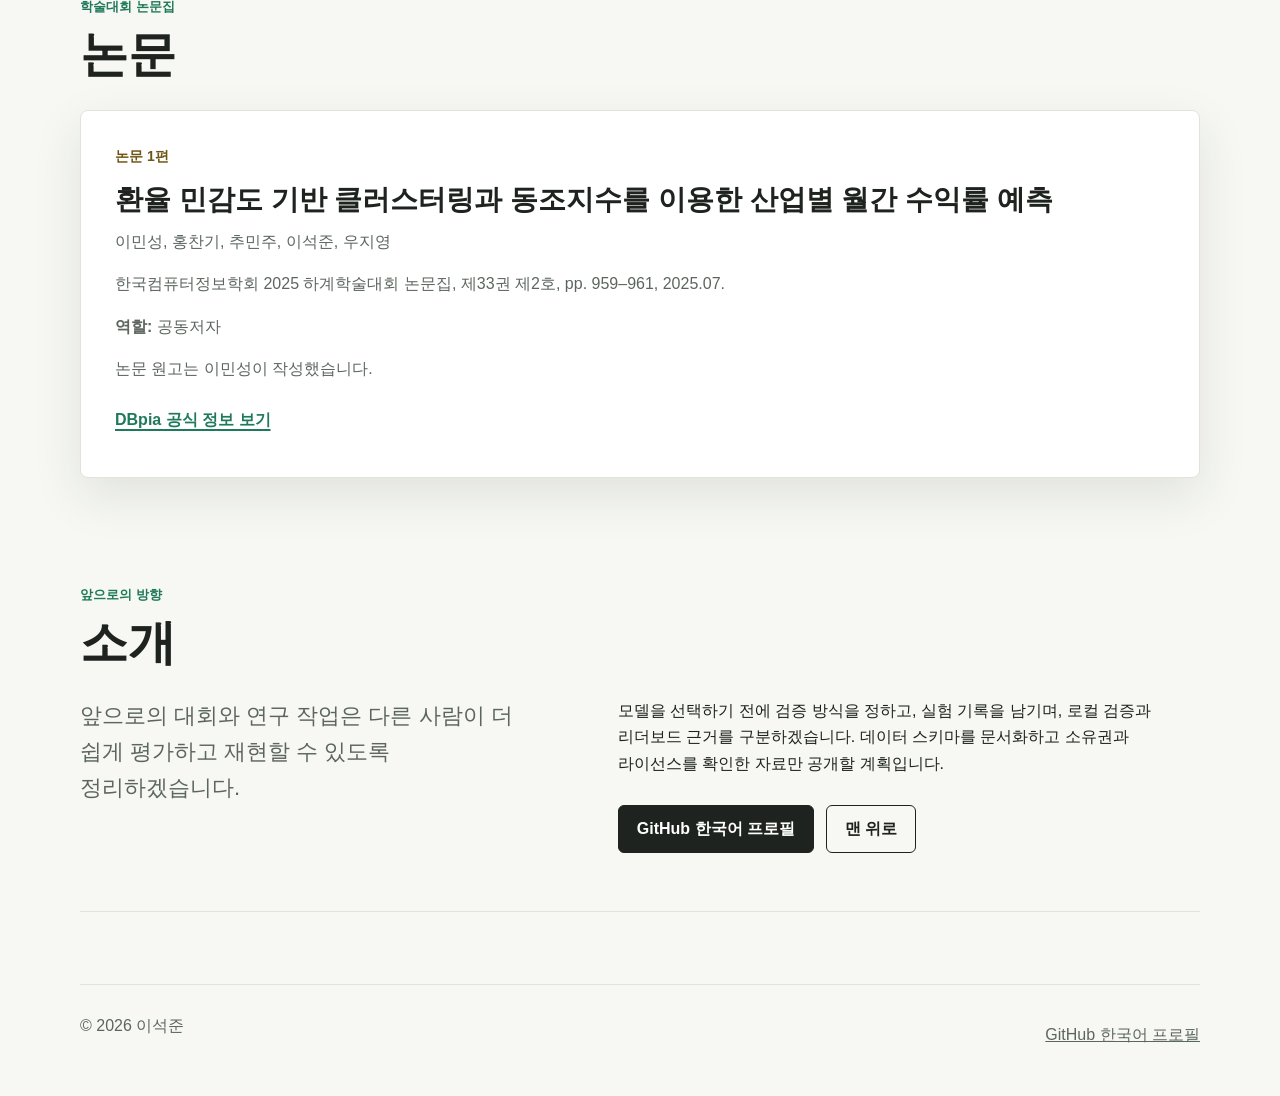
==== commit c2bd6812: "feat: publish completed DACON results" ====
--- a/ko/index.html
+++ b/ko/index.html
@@ -58,9 +58,9 @@
 
       <section class="summary" aria-label="포트폴리오 요약">
         <div><strong>4</strong><span>주요 데이터 프로젝트</span></div>
-        <div><strong>4</strong><span>DACON 대회 기록</span></div>
+        <div><strong>5</strong><span>DACON 대회 기록</span></div>
         <div><strong>1</strong><span>학술대회 논문</span></div>
-        <div><strong>1</strong><span>진행 중 대회</span></div>
+        <div><strong>0</strong><span>진행 중 대회</span></div>
       </section>
 
       <section class="section compact" aria-labelledby="strength-title">
@@ -270,7 +270,7 @@
           <h2 id="competitions-title">DACON 대회 기록</h2>
         </div>
         <p class="section-note">
-          Public 단계 순위를 최종 순위로 표현하지 않습니다. 진행 중인 대회의 기록은 변경될 수 있는 스냅샷입니다.
+          Public 단계와 Final Private 결과를 구분해 표시합니다. Samsung 1차 Hidden 순위는 공개되지 않았습니다.
         </p>
         <div class="competition-grid">
           <article class="competition-card">
@@ -302,23 +302,35 @@
             <div class="competition-meta"><span>1차 종료</span><span>개인</span></div>
             <h3>2026 Samsung Collegiate Programming Challenge: AI 챌린지</h3>
             <ul class="competition-results single-result">
-              <li><span>Public 스냅샷</span><strong>215위 / 640 · 0.8686</strong></li>
+              <li><span>1차 Public</span><strong>215위 / 640 · 0.8686</strong></li>
             </ul>
-            <p class="result-source">기준일: 2026-07-26 · 진출 여부 미검증</p>
+            <p class="result-source">1차 종료 · 2차 미진출 · Hidden 순위 비공개</p>
             <div class="project-links">
               <a class="text-link" href="https://www.dacon.io/competitions/official/236730/leaderboard">리더보드</a>
+              <a class="text-link" href="https://dacon.io/competitions/official/236730/talkboard/417055">2차 진출 공지</a>
             </div>
           </article>
 
           <article class="competition-card">
-            <div class="competition-meta"><span>진행 중</span><span>개인</span></div>
+            <div class="competition-meta"><span>종료</span><span>개인</span></div>
             <h3>제3회 풍력발전량 예측 AI 경진대회 — BARAM 2026</h3>
-            <ul class="competition-results single-result">
-              <li><span>결과</span><strong>—</strong></li>
+            <ul class="competition-results">
+              <li><span>Public</span><strong>76위 · 0.65569</strong></li>
+              <li><span>Final Private</span><strong>43위 / 985 · 0.65307</strong></li>
             </ul>
-            <p class="result-source">대회가 끝난 뒤 프로젝트 내용을 정리할 예정입니다.</p>
             <div class="project-links">
               <a class="text-link" href="https://www.dacon.io/competitions/official/236727/leaderboard">리더보드</a>
+            </div>
+          </article>
+
+          <article class="competition-card">
+            <div class="competition-meta"><span>종료</span><span>개인</span></div>
+            <h3>2025 신문과 방송 독자 데이터 분석 아이디어 경진대회</h3>
+            <ul class="competition-results single-result">
+              <li><span>최종</span><strong>13위 / 46 · 1.7점 · 투표 7개</strong></li>
+            </ul>
+            <div class="project-links">
+              <a class="text-link" href="https://www.dacon.io/competitions/official/236606/leaderboard">리더보드</a>
             </div>
           </article>
         </div>
